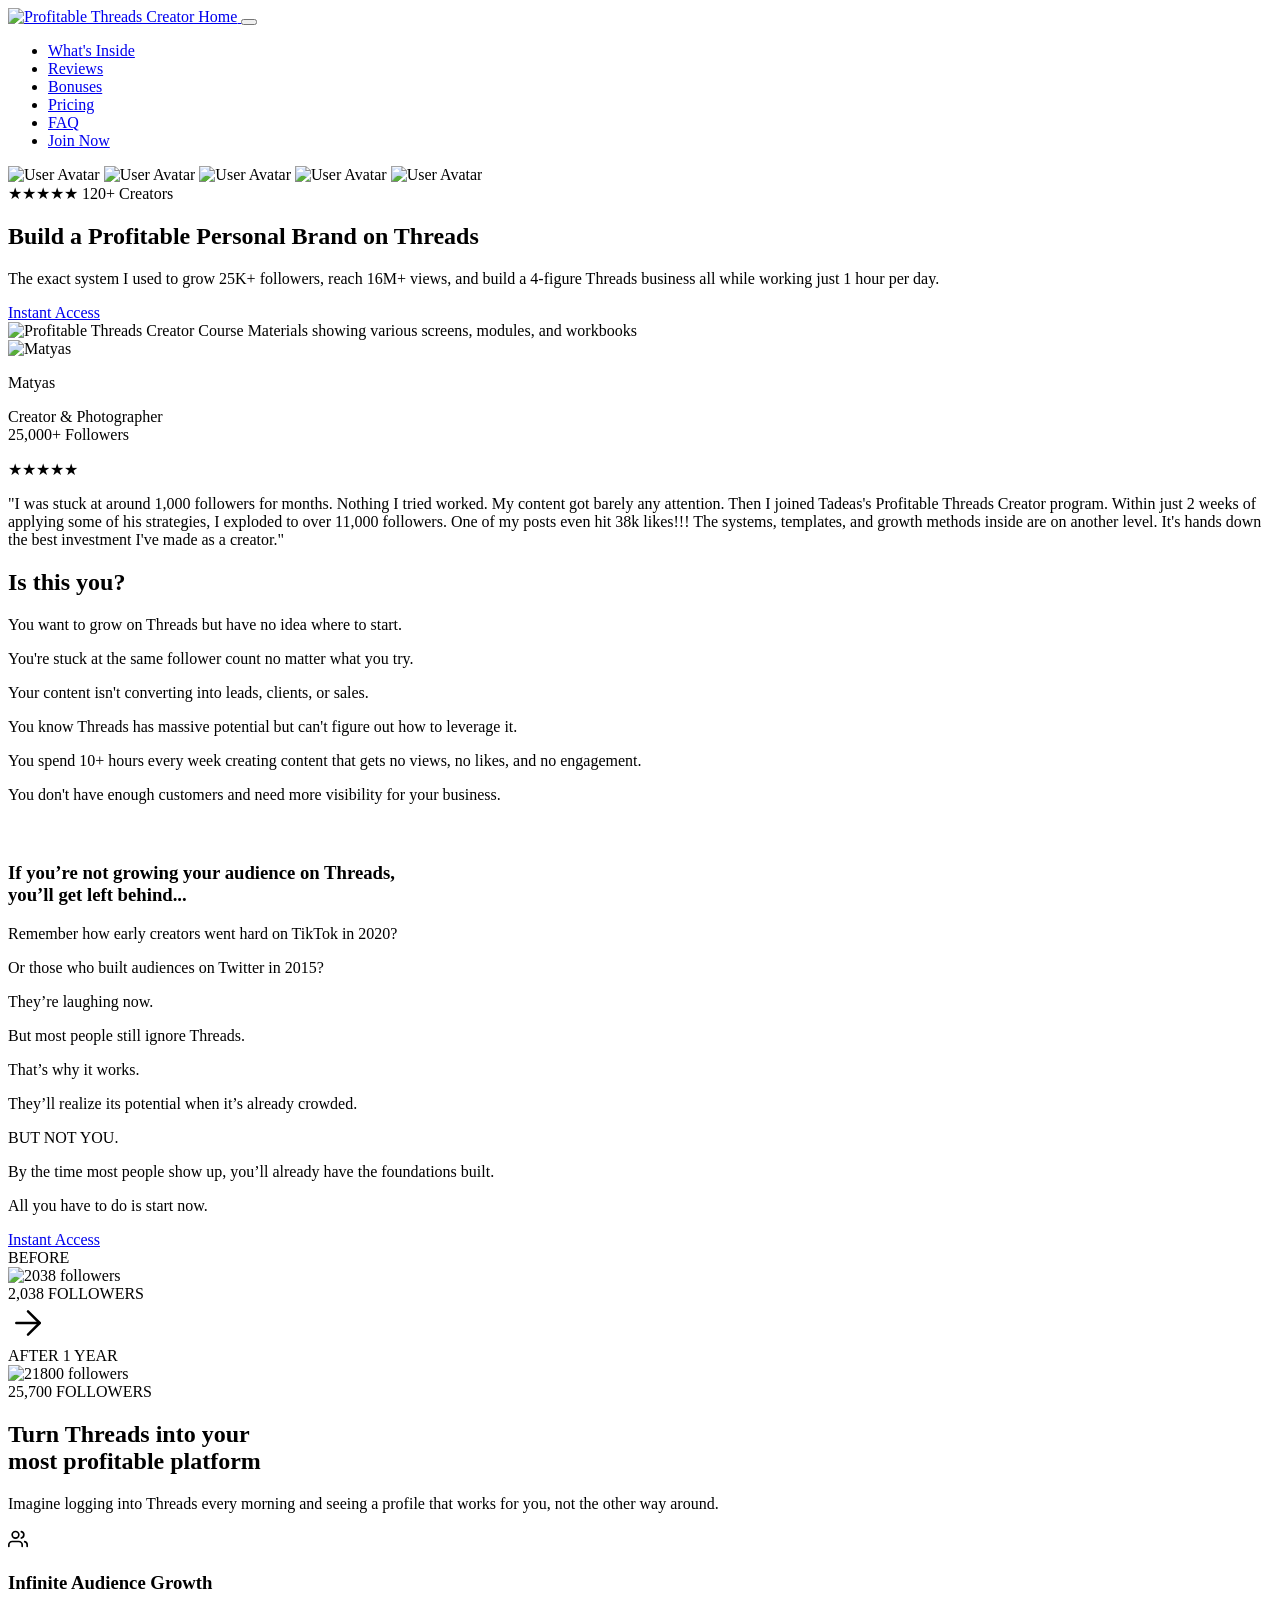
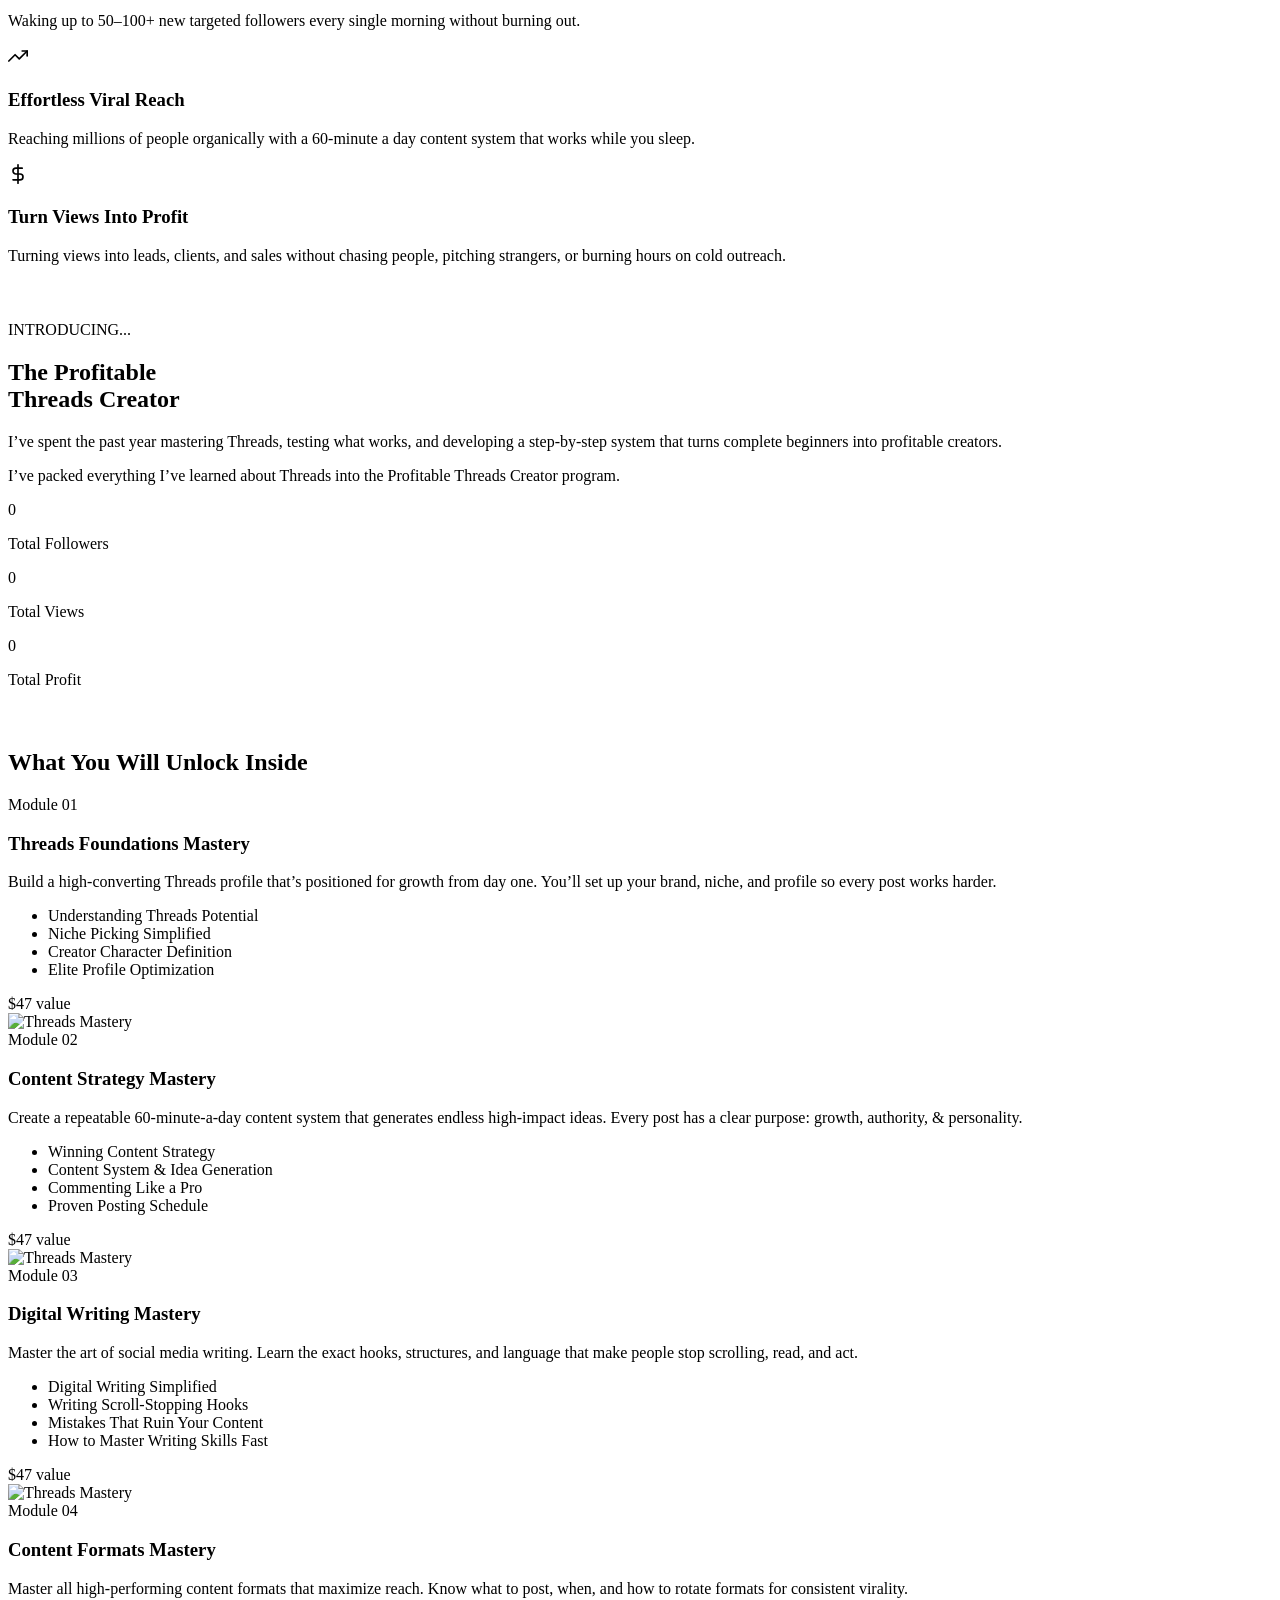
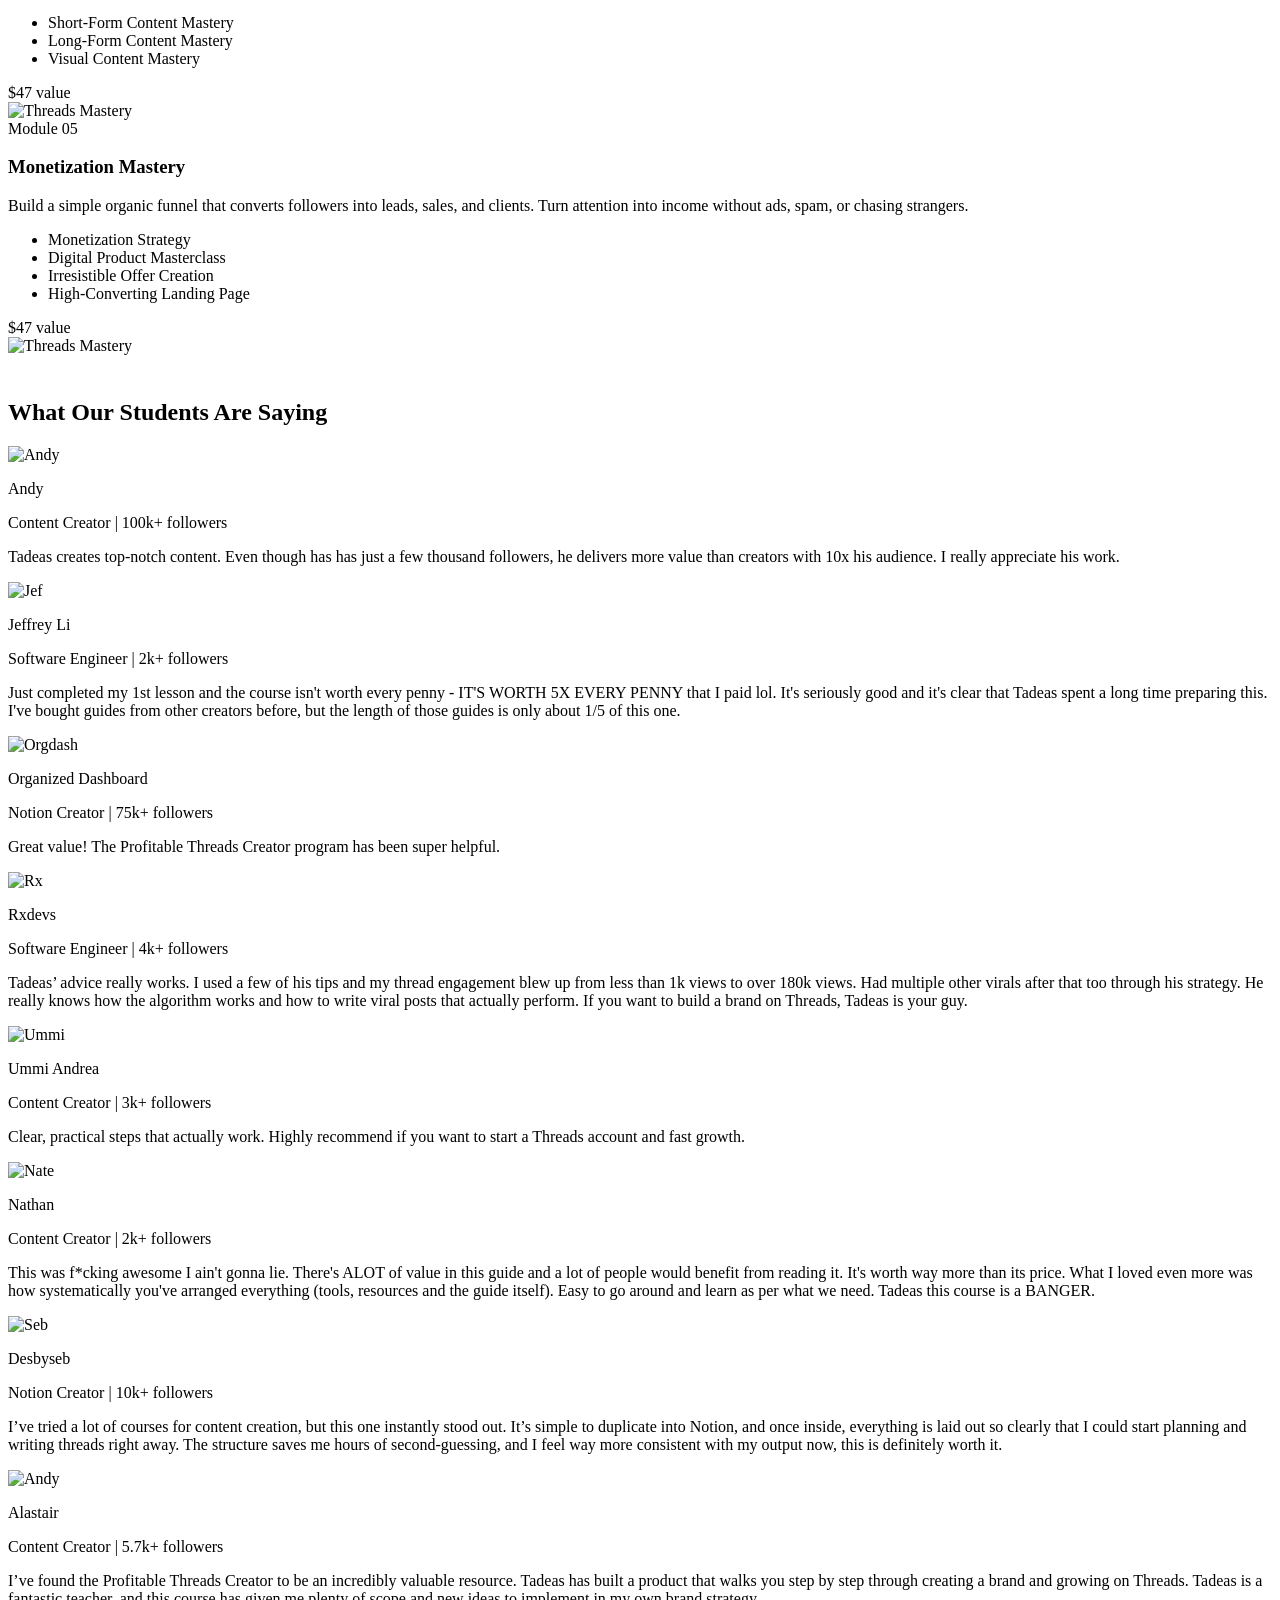
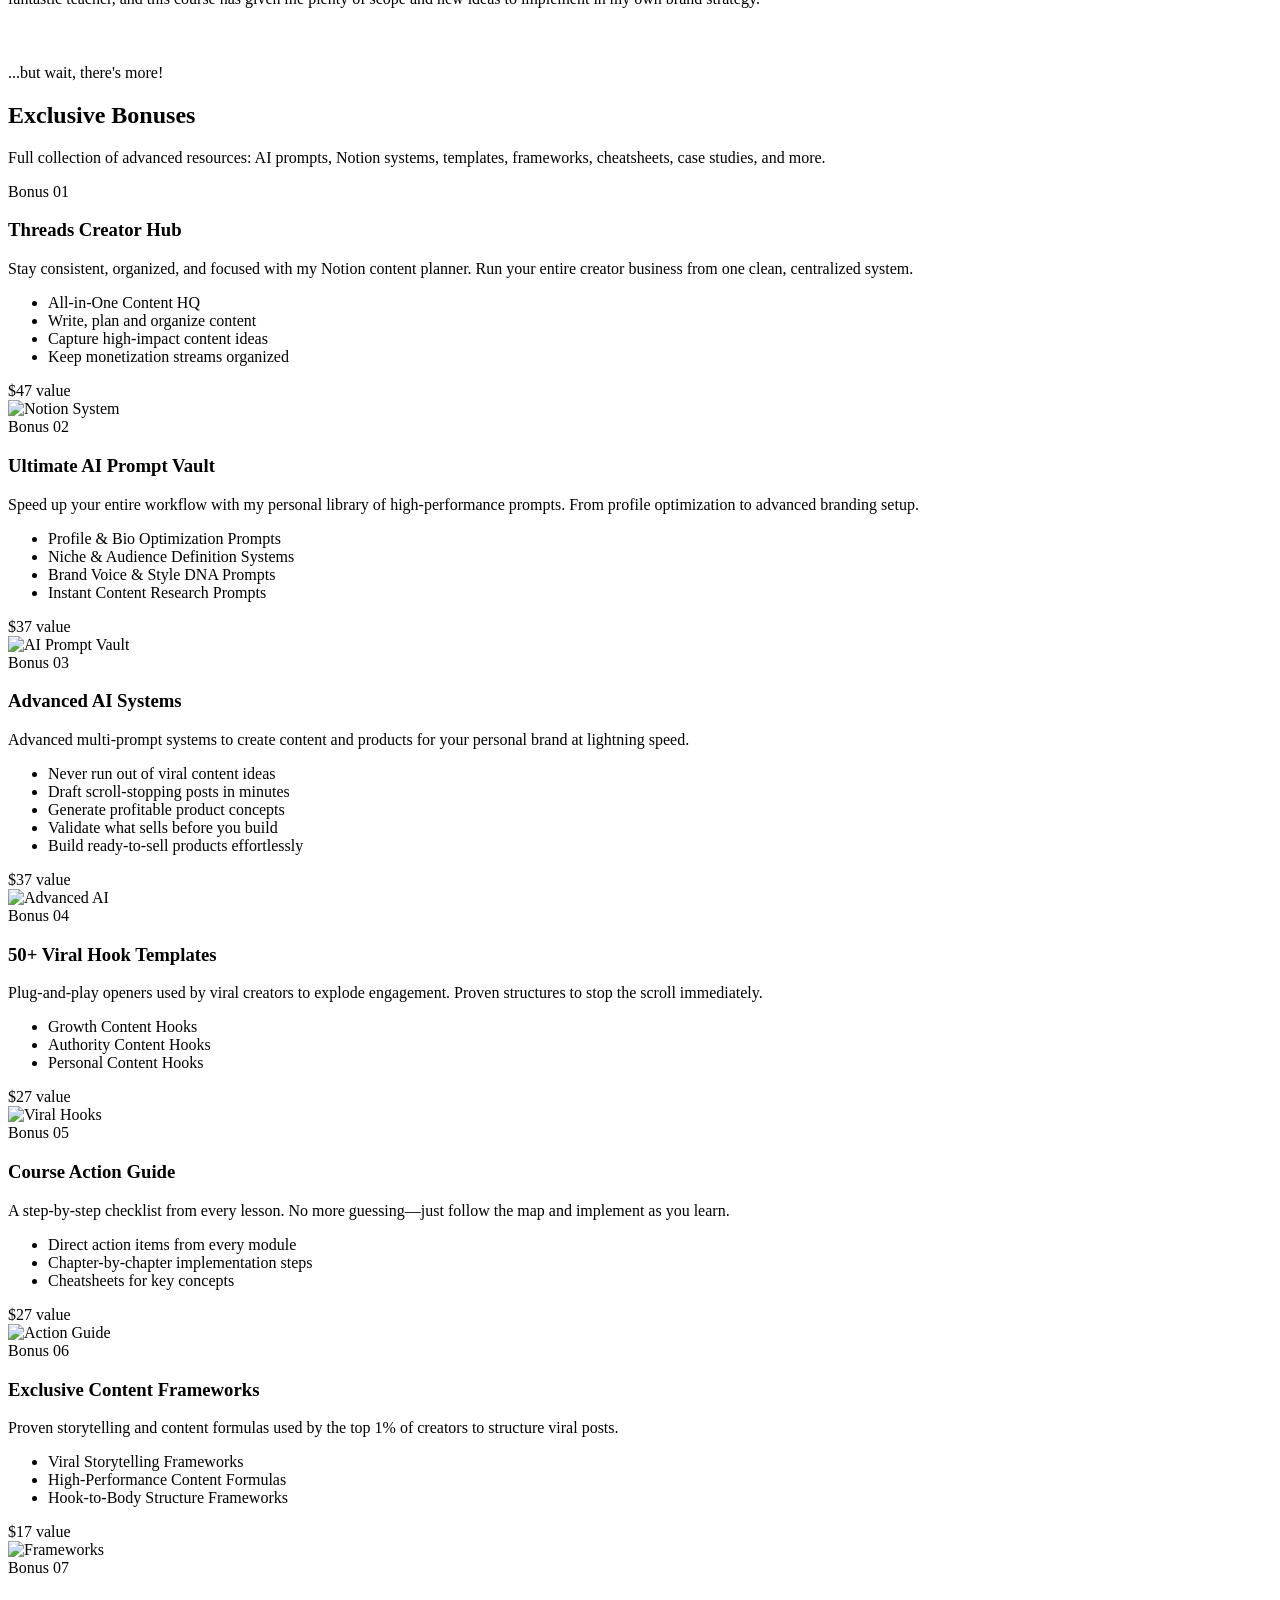
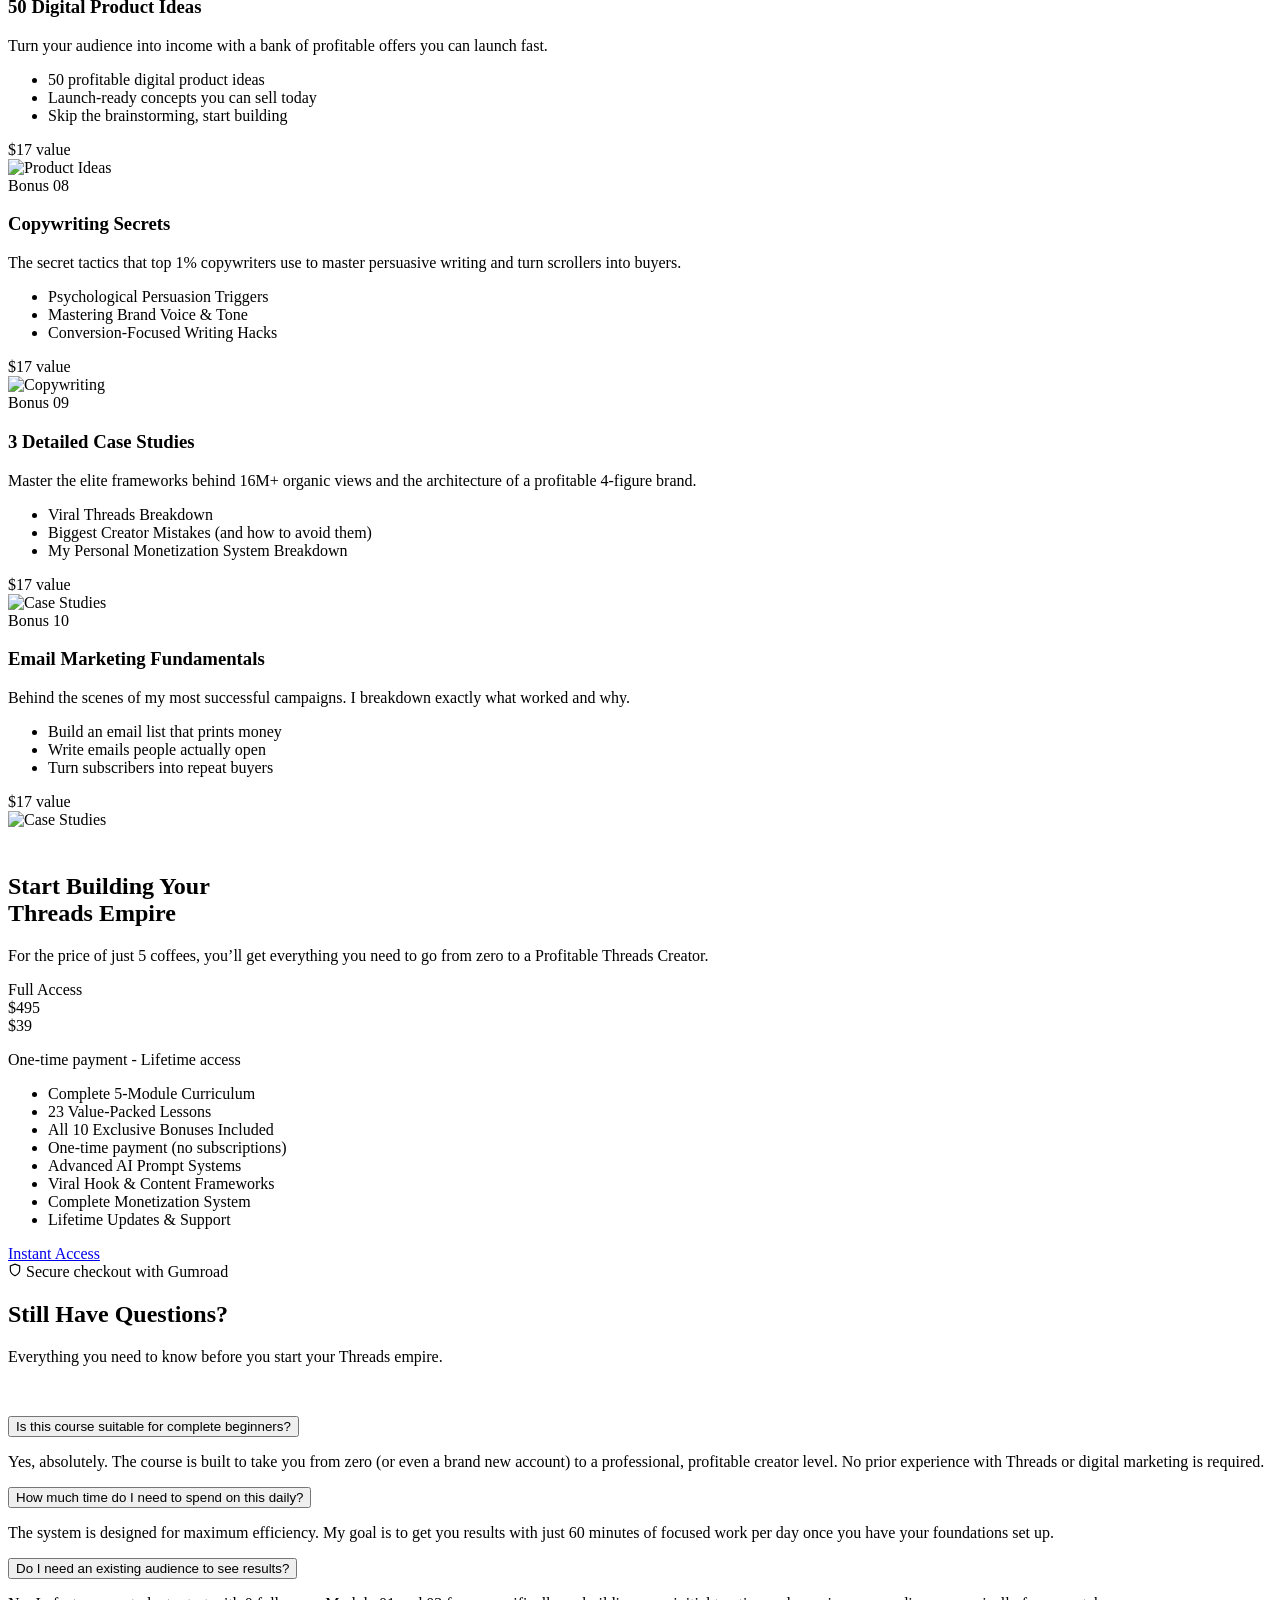
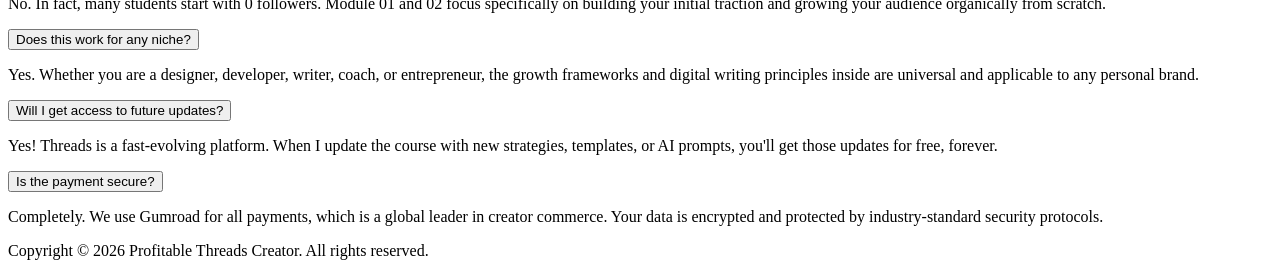
==== src/index.html @ c329fea8 "Organize folder structure" ====
<!doctype html>
<html lang="en">
  <head>
    <meta charset="UTF-8" />
    <meta name="viewport" content="width=device-width, initial-scale=1.0" />
    <meta http-equiv="X-UA-Compatible" content="ie=edge" />

    <title>Profitable Threads Creator</title>
    <link rel="icon" type="image/png" href="assets/logo.png" />

    <!-- Google Tag Manager -->
    <script>
      (function (w, d, s, l, i) {
        w[l] = w[l] || [];
        w[l].push({ "gtm.start": new Date().getTime(), event: "gtm.js" });
        var f = d.getElementsByTagName(s)[0],
          j = d.createElement(s),
          dl = l != "dataLayer" ? "&l=" + l : "";
        j.async = true;
        j.src = "https://www.googletagmanager.com/gtm.js?id=" + i + dl;
        f.parentNode.insertBefore(j, f);
      })(window, document, "script", "dataLayer", "GTM-NB9WFXJX");
    </script>
    <!-- End Google Tag Manager -->

    <meta
      name="description"
      content="A brief, keyword-rich description of your website for search engines."
    />
    <link rel="preconnect" href="https://fonts.googleapis.com" />
    <link rel="preconnect" href="https://fonts.gstatic.com" crossorigin />
    <link
      href="https://fonts.googleapis.com/css2?family=Inter:ital,opsz,wght@0,14..32,100..900;1,14..32,100..900&display=swap"
      rel="stylesheet"
    />
    <link rel="stylesheet" href="style.css" />
  </head>
  <body>
    <!-- Google Tag Manager (noscript) -->
    <noscript
      ><iframe
        src="https://www.googletagmanager.com/ns.html?id=GTM-NB9WFXJX"
        height="0"
        width="0"
        style="display: none; visibility: hidden"
      ></iframe
    ></noscript>
    <!-- End Google Tag Manager (noscript) -->
    <main>
      <nav class="navbar">
        <div class="nav-container">
          <a href="#" class="nav-logo">
            <img src="assets/logo.png" alt="Profitable Threads Creator Home" />
          </a>

          <button
            class="nav-burger"
            id="burger-menu"
            aria-label="Toggle navigation"
          >
            <span></span>
            <span></span>
            <span></span>
          </button>

          <ul class="nav-links" id="nav-links">
            <li><a href="#course">What's Inside</a></li>
            <li><a href="#reviews">Reviews</a></li>
            <li><a href="#bonuses">Bonuses</a></li>
            <li><a href="#pricing">Pricing</a></li>
            <li><a href="#faq">FAQ</a></li>
            <li>
              <a href="#pricing" class="nav-cta-btn">Join Now</a>
            </li>
          </ul>
        </div>
      </nav>
      <section class="hero">
        <div class="hero-background-effects"></div>
        <div class="hero-container">
          <div class="hero-content">
            <div class="social-proof-header">
              <div class="avatar-stack">
                <img
                  src="assets/org-dashboard.jpg"
                  alt="User Avatar"
                  title="Organized Dashboard"
                  class="avatar"
                />
                <img
                  src="assets/seb.jpg"
                  alt="User Avatar"
                  title="Seb"
                  class="avatar"
                />
                <img
                  src="assets/nate.jpg"
                  alt="User Avatar"
                  title="nate"
                  class="avatar"
                />
                <img
                  src="assets/andy.jpg"
                  alt="User Avatar"
                  title="Andy"
                  class="avatar"
                />
                <img
                  src="assets/matyas.jpg"
                  alt="User Avatar"
                  title="Matyas Mutina"
                  class="avatar"
                />
              </div>
              <div class="stars-text">
                <span class="stars">★★★★★</span>
                <span class="student-count">120+ Creators</span>
              </div>
            </div>

            <h1 class="textured-h1">
              Build a Profitable Personal Brand on Threads
            </h1>

            <p class="hero-subtitle">
              The exact system I used to grow 25K+ followers, reach 16M+ views,
              and build a 4-figure Threads business all while working just 1
              hour per day.
            </p>

            <div class="hero-cta-stack">
              <a
                href="https://creatortadeas.gumroad.com/l/psilny?price=39&wanted=true"
                class="btn btn-atomic"
                >Instant Access</a
              >
            </div>
          </div>

          <div class="hero-image-wrapper">
            <img
              src="assets/hero-bundle.webp"
              alt="Profitable Threads Creator Course Materials showing various screens, modules, and workbooks"
              class="hero-img"
            />
          </div>

          <div class="featured-proof-wrapper">
            <div class="testimonial-card testimonial-featured">
              <img
                src="assets/matyas.jpg"
                alt="Matyas"
                class="student-avatar"
              />
              <div class="student-info">
                <p class="student-name">Matyas</p>
                <p class="student-occupation">
                  Creator & Photographer <br />
                  25,000+ Followers
                </p>
              </div>
              <div class="stars neon-stars">★★★★★</div>
              <p class="review-text">
                "I was stuck at around 1,000 followers for months. Nothing I
                tried worked. My content got barely any attention. Then I joined
                Tadeas's Profitable Threads Creator program. Within just 2 weeks
                of applying some of his strategies, I exploded to over 11,000
                followers. One of my posts even hit 38k likes!!! The systems,
                templates, and growth methods inside are on another level. It's
                hands down the best investment I've made as a creator."
              </p>
            </div>
          </div>
        </div>
      </section>

      <section class="agitation-section scroll-reveal">
        <div class="container">
          <h2 class="section-title-sm">Is this you?</h2>
          <div class="pain-points-grid">
            <div class="hyper-glass pain-card">
              <div class="neon-icon-box"><span class="icon-x"></span></div>
              <p>
                You want to grow on Threads but have no idea where to start.
              </p>
            </div>
            <div class="hyper-glass pain-card">
              <div class="neon-icon-box"><span class="icon-x"></span></div>
              <p>
                You're stuck at the same follower count no matter what you try.
              </p>
            </div>
            <div class="hyper-glass pain-card">
              <div class="neon-icon-box"><span class="icon-x"></span></div>
              <p>
                Your content isn't converting into leads, clients, or sales.
              </p>
            </div>
            <div class="hyper-glass pain-card">
              <div class="neon-icon-box"><span class="icon-x"></span></div>
              <p>
                You know Threads has massive potential but can't figure out how
                to leverage it.
              </p>
            </div>
            <div class="hyper-glass pain-card">
              <div class="neon-icon-box"><span class="icon-x"></span></div>
              <p>
                You spend 10+ hours every week creating content that gets no
                views, no likes, and no engagement.
              </p>
            </div>
            <div class="hyper-glass pain-card">
              <div class="neon-icon-box"><span class="icon-x"></span></div>
              <p>
                You don't have enough customers and need more visibility for
                your business.
              </p>
            </div>
          </div>
        </div>
        <div class="section-divider-wrap">
          <div class="divider-line"></div>
          <div class="divider-arrow">
            <svg width="34" height="20" viewBox="0 0 30 18" fill="none">
              <path
                d="M2 2L15 15L28 2"
                stroke="var(--primary-neon)"
                stroke-width="4"
                stroke-linecap="round"
                stroke-linejoin="round"
              />
            </svg>
          </div>
        </div>
      </section>

      <section class="vision-section scroll-reveal">
        <div class="container-narrow text-center">
          <h3 class="vision-title">
            If you’re not growing your audience on Threads, <br />
            <span class="text-neon text-glow">you’ll get left behind...</span>
          </h3>

          <div class="vision-copy">
            <p>Remember how early creators went hard on TikTok in 2020?</p>
            <p>Or those who built audiences on Twitter in 2015?</p>
            <p class="text-white bold-italic">They’re laughing now.</p>
            <div class="divider-neon"></div>
            <p>But most people still ignore Threads.</p>
            <p class="text-white large-bold">That’s why it works.</p>
            <p>They’ll realize its potential when it’s already crowded.</p>
            <p class="text-neon large-caps">BUT NOT YOU.</p>
            <p>
              By the time most people show up, you’ll already have the
              foundations built.
            </p>
            <p>All you have to do is start now.</p>
          </div>
          <div class="vision-cta-wrapper">
            <a
              href="https://creatortadeas.gumroad.com/l/psilny?price=39&wanted=true"
              class="btn-atomic"
              >Instant Access</a
            >
          </div>
        </div>
      </section>
      <section class="transformation-section scroll-reveal">
        <div class="container">
          <div class="transformation-flex">
            <div class="glass-card before-card">
              <span class="card-label">BEFORE</span>
              <div class="img-container">
                <img
                  src="assets/before-screenshot.png"
                  alt="2038 followers"
                  class="growth-img"
                />
              </div>
              <div class="growth-stats">
                <span class="stat-num">2,038 FOLLOWERS</span>
              </div>
            </div>

            <div class="growth-arrow">
              <svg
                width="40"
                height="40"
                viewBox="0 0 24 24"
                fill="none"
                stroke="currentColor"
                stroke-width="1.5"
                stroke-linecap="round"
                stroke-linejoin="round"
              >
                <path d="M5 12h14" />
                <path d="m12 5 7 7-7 7" />
              </svg>
            </div>

            <div class="glass-card after-card">
              <span class="card-label label-neon">AFTER 1 YEAR</span>
              <div class="img-container">
                <img
                  src="assets/after-screenshot.png"
                  alt="21800 followers"
                  class="growth-img"
                />
              </div>
              <div class="growth-stats">
                <span class="stat-num text-glow">25,700 FOLLOWERS</span>
              </div>
            </div>
          </div>
        </div>
      </section>
      <section class="outcome-section scroll-reveal">
        <div class="container">
          <div class="text-center">
            <h2 class="section-title-sm">
              Turn Threads into your
              <br />
              <span class="text-neon text-glow">most profitable platform</span>
            </h2>
            <p class="hero-subtitle">
              Imagine logging into Threads every morning and seeing a profile
              that works for you, not the other way around.
            </p>
          </div>

          <div class="outcome-grid">
            <div class="outcome-card glass-card">
              <div class="outcome-icon-box">
                <svg
                  width="20"
                  height="20"
                  viewBox="0 0 24 24"
                  fill="none"
                  stroke="currentColor"
                  stroke-width="2"
                  stroke-linecap="round"
                  stroke-linejoin="round"
                >
                  <path d="M17 21v-2a4 4 0 0 0-4-4H5a4 4 0 0 0-4 4v2"></path>
                  <circle cx="9" cy="7" r="4"></circle>
                  <path d="M23 21v-2a4 4 0 0 0-3-3.87"></path>
                  <path d="M16 3.13a4 4 0 0 1 0 7.75"></path>
                </svg>
              </div>
              <div class="outcome-content">
                <h3>Infinite Audience Growth</h3>
                <p>
                  Waking up to
                  <span class="text-white">50–100+ new targeted followers</span>
                  every single morning without burning out.
                </p>
              </div>
            </div>

            <div class="outcome-card glass-card">
              <div class="outcome-icon-box">
                <svg
                  width="20"
                  height="20"
                  viewBox="0 0 24 24"
                  fill="none"
                  stroke="currentColor"
                  stroke-width="2"
                  stroke-linecap="round"
                  stroke-linejoin="round"
                >
                  <polyline points="23 6 13.5 15.5 8.5 10.5 1 18"></polyline>
                  <polyline points="17 6 23 6 23 12"></polyline>
                </svg>
              </div>
              <div class="outcome-content">
                <h3>Effortless Viral Reach</h3>
                <p>
                  Reaching
                  <span class="text-white">millions of people organically</span>
                  with a 60-minute a day content system that works while you
                  sleep.
                </p>
              </div>
            </div>

            <div class="outcome-card glass-card">
              <div class="outcome-icon-box">
                <svg
                  width="20"
                  height="20"
                  viewBox="0 0 24 24"
                  fill="none"
                  stroke="currentColor"
                  stroke-width="2"
                  stroke-linecap="round"
                  stroke-linejoin="round"
                >
                  <line x1="12" y1="1" x2="12" y2="23"></line>
                  <path
                    d="M17 5H9.5a3.5 3.5 0 0 0 0 7h5a3.5 3.5 0 0 1 0 7H6"
                  ></path>
                </svg>
              </div>
              <div class="outcome-content">
                <h3>Turn Views Into Profit</h3>
                <p>
                  Turning views into
                  <span class="text-white">leads, clients, and sales</span>
                  without chasing people, pitching strangers, or burning hours
                  on cold outreach.
                </p>
              </div>
            </div>
          </div>
        </div>
        <div class="section-divider-wrap">
          <div class="divider-line"></div>
          <div class="divider-arrow">
            <svg width="34" height="20" viewBox="0 0 30 18" fill="none">
              <path
                d="M2 2L15 15L28 2"
                stroke="var(--primary-neon)"
                stroke-width="4"
                stroke-linecap="round"
                stroke-linejoin="round"
              />
            </svg>
          </div>
        </div>
      </section>

      <section id="course" class="reveal-section scroll-reveal">
        <div class="container-narrow text-center">
          <p class="intro-label">INTRODUCING...</p>
          <h2 class="offer-title">The Profitable <br />Threads Creator</h2>
          <div class="reveal-copy">
            <p class="hero-subtitle">
              I’ve spent the past year mastering Threads, testing what works,
              and developing a step-by-step system that turns complete beginners
              into profitable creators.
            </p>
            <p class="hero-subtitle">
              I’ve packed everything I’ve learned about Threads into the
              Profitable Threads Creator program.
            </p>
          </div>
        </div>

        <div class="container">
          <div class="stats-minimal-container">
            <div class="stat-item">
              <div class="stat-number" data-target="26097">0</div>
              <p class="stat-label">Total Followers</p>
            </div>
            <div class="stat-divider"></div>
            <div class="stat-item">
              <div class="stat-number" data-target="16559861">0</div>
              <p class="stat-label">Total Views</p>
            </div>
            <div class="stat-divider"></div>
            <div class="stat-item">
              <div class="stat-number" data-target="4106">0</div>
              <p class="stat-label">Total Profit</p>
            </div>
          </div>

          <div class="section-divider-wrap">
            <div class="divider-line"></div>
            <div class="divider-arrow">
              <svg width="34" height="20" viewBox="0 0 30 18" fill="none">
                <path
                  d="M2 2L15 15L28 2"
                  stroke="var(--primary-neon)"
                  stroke-width="4"
                  stroke-linecap="round"
                  stroke-linejoin="round"
                />
              </svg>
            </div>
          </div>

          <h2 class="section-title-sm text-center modules-header">
            What You Will Unlock Inside
          </h2>

          <div class="modules-stack">
            <div class="luxury-module glass-card">
              <div class="module-content-side">
                <div class="module-number-badge">Module 01</div>
                <h3 class="module-title-luxury">Threads Foundations Mastery</h3>
                <p class="module-desc-luxury">
                  Build a high-converting Threads profile that’s positioned for
                  growth from day one. You’ll set up your brand, niche, and
                  profile so every post works harder.
                </p>
                <ul class="luxury-list">
                  <li>Understanding Threads Potential</li>
                  <li>Niche Picking Simplified</li>
                  <li>Creator Character Definition</li>
                  <li>Elite Profile Optimization</li>
                </ul>
                <span class="card-value-tag">$47 value</span>
              </div>
              <div class="luxury-icon-container">
                <div class="luxury-icon-glow"></div>
                <img
                  src="assets/module-1.webp"
                  alt="Threads Mastery"
                  class="module-img-asset-luxury"
                  loading="lazy"
                  width="500"
                  height="500"
                />
              </div>
            </div>

            <div class="luxury-module glass-card">
              <div class="module-content-side">
                <div class="module-number-badge">Module 02</div>
                <h3 class="module-title-luxury">Content Strategy Mastery</h3>
                <p class="module-desc-luxury">
                  Create a repeatable 60-minute-a-day content system that
                  generates endless high-impact ideas. Every post has a clear
                  purpose: growth, authority, & personality.
                </p>
                <ul class="luxury-list">
                  <li>Winning Content Strategy</li>
                  <li>Content System & Idea Generation</li>
                  <li>Commenting Like a Pro</li>
                  <li>Proven Posting Schedule</li>
                </ul>
                <span class="card-value-tag">$47 value</span>
              </div>
              <div class="luxury-icon-container">
                <div class="luxury-icon-glow"></div>
                <img
                  src="assets/module-2.webp"
                  alt="Threads Mastery"
                  class="module-img-asset-luxury"
                  loading="lazy"
                  width="500"
                  height="500"
                />
              </div>
            </div>

            <div class="luxury-module glass-card">
              <div class="module-content-side">
                <div class="module-number-badge">Module 03</div>
                <h3 class="module-title-luxury">Digital Writing Mastery</h3>
                <p class="module-desc-luxury">
                  Master the art of social media writing. Learn the exact hooks,
                  structures, and language that make people stop scrolling,
                  read, and act.
                </p>
                <ul class="luxury-list">
                  <li>Digital Writing Simplified</li>
                  <li>Writing Scroll-Stopping Hooks</li>
                  <li>Mistakes That Ruin Your Content</li>
                  <li>How to Master Writing Skills Fast</li>
                </ul>
                <span class="card-value-tag">$47 value</span>
              </div>
              <div class="luxury-icon-container">
                <div class="luxury-icon-glow"></div>
                <img
                  src="assets/module-3.webp"
                  alt="Threads Mastery"
                  class="module-img-asset-luxury"
                  loading="lazy"
                  width="500"
                  height="500"
                />
              </div>
            </div>

            <div class="luxury-module glass-card">
              <div class="module-content-side">
                <div class="module-number-badge">Module 04</div>
                <h3 class="module-title-luxury">Content Formats Mastery</h3>
                <p class="module-desc-luxury">
                  Master all high-performing content formats that maximize
                  reach. Know what to post, when, and how to rotate formats for
                  consistent virality.
                </p>
                <ul class="luxury-list">
                  <li>Short-Form Content Mastery</li>
                  <li>Long-Form Content Mastery</li>
                  <li>Visual Content Mastery</li>
                </ul>
                <span class="card-value-tag">$47 value</span>
              </div>
              <div class="luxury-icon-container">
                <div class="luxury-icon-glow"></div>
                <img
                  src="assets/module-4.webp"
                  alt="Threads Mastery"
                  class="module-img-asset-luxury"
                  loading="lazy"
                  width="500"
                  height="500"
                />
              </div>
            </div>

            <div class="luxury-module glass-card">
              <div class="module-content-side">
                <div class="module-number-badge">Module 05</div>
                <h3 class="module-title-luxury">Monetization Mastery</h3>
                <p class="module-desc-luxury">
                  Build a simple organic funnel that converts followers into
                  leads, sales, and clients. Turn attention into income without
                  ads, spam, or chasing strangers.
                </p>
                <ul class="luxury-list">
                  <li>Monetization Strategy</li>
                  <li>Digital Product Masterclass</li>
                  <li>Irresistible Offer Creation</li>
                  <li>High-Converting Landing Page</li>
                </ul>
                <span class="card-value-tag">$47 value</span>
              </div>
              <div class="luxury-icon-container">
                <div class="luxury-icon-glow"></div>
                <img
                  src="assets/module-5.webp"
                  alt="Threads Mastery"
                  class="module-img-asset-luxury"
                  loading="lazy"
                  width="500"
                  height="500"
                />
              </div>
            </div>
            <div class="section-divider-wrap">
              <div class="divider-line"></div>
              <div class="divider-arrow">
                <svg width="34" height="20" viewBox="0 0 30 18" fill="none">
                  <path
                    d="M2 2L15 15L28 2"
                    stroke="var(--primary-neon)"
                    stroke-width="4"
                    stroke-linecap="round"
                    stroke-linejoin="round"
                  />
                </svg>
              </div>
            </div>
          </div>
        </div>
      </section>

      <section id="reviews" class="reviews-section scroll-reveal">
        <div class="container">
          <div class="section-header-v2 text-center">
            <h2 class="section-title-sm">What Our Students Are Saying</h2>
          </div>
        </div>
        <div class="ticker-viewport">
          <div class="ticker-track" id="testimonial-track">
            <div class="testimonial-card testimonial-standard">
              <div class="testimonial-header">
                <img src="assets/andy.jpg" alt="Andy" class="student-avatar" />
                <div class="student-info">
                  <p class="student-name">Andy</p>
                  <p class="student-occupation">
                    Content Creator | 100k+ followers
                  </p>
                </div>
              </div>
              <p class="review-text">
                Tadeas creates top-notch content. Even though has has just a few
                thousand followers, he delivers more value than creators with
                10x his audience. I really appreciate his work.
              </p>
            </div>

            <div class="testimonial-card testimonial-standard">
              <div class="testimonial-header">
                <img
                  src="assets/jeffrey.jpg"
                  alt="Jef"
                  class="student-avatar"
                />
                <div class="student-info">
                  <p class="student-name">Jeffrey Li</p>
                  <p class="student-occupation">
                    Software Engineer | 2k+ followers
                  </p>
                </div>
              </div>
              <p class="review-text">
                Just completed my 1st lesson and the course isn't worth every
                penny - IT'S WORTH 5X EVERY PENNY that I paid lol. It's
                seriously good and it's clear that Tadeas spent a long time
                preparing this. I've bought guides from other creators before,
                but the length of those guides is only about 1/5 of this one.
              </p>
            </div>

            <div class="testimonial-card testimonial-standard">
              <div class="testimonial-header">
                <img
                  src="assets/org-dashboard.jpg"
                  alt="Orgdash"
                  class="student-avatar"
                />
                <div class="student-info">
                  <p class="student-name">Organized Dashboard</p>
                  <p class="student-occupation">
                    Notion Creator | 75k+ followers
                  </p>
                </div>
              </div>
              <p class="review-text">
                Great value! The Profitable Threads Creator program has been
                super helpful.
              </p>
            </div>

            <div class="testimonial-card testimonial-standard">
              <div class="testimonial-header">
                <img src="assets/rxdevs.JPG" alt="Rx" class="student-avatar" />
                <div class="student-info">
                  <p class="student-name">Rxdevs</p>
                  <p class="student-occupation">
                    Software Engineer | 4k+ followers
                  </p>
                </div>
              </div>
              <p class="review-text">
                Tadeas’ advice really works. I used a few of his tips and my
                thread engagement blew up from less than 1k views to over 180k
                views. Had multiple other virals after that too through his
                strategy. He really knows how the algorithm works and how to
                write viral posts that actually perform. If you want to build a
                brand on Threads, Tadeas is your guy.
              </p>
            </div>

            <div class="testimonial-card testimonial-standard">
              <div class="testimonial-header">
                <img
                  src="assets/ammi-andrea.jpg"
                  alt="Ummi"
                  class="student-avatar"
                />
                <div class="student-info">
                  <p class="student-name">Ummi Andrea</p>
                  <p class="student-occupation">
                    Content Creator | 3k+ followers
                  </p>
                </div>
              </div>
              <p class="review-text">
                Clear, practical steps that actually work. Highly recommend if
                you want to start a Threads account and fast growth.
              </p>
            </div>

            <div class="testimonial-card testimonial-standard">
              <div class="testimonial-header">
                <img src="assets/nate.jpg" alt="Nate" class="student-avatar" />
                <div class="student-info">
                  <p class="student-name">Nathan</p>
                  <p class="student-occupation">
                    Content Creator | 2k+ followers
                  </p>
                </div>
              </div>
              <p class="review-text">
                This was f*cking awesome I ain't gonna lie. There's ALOT of
                value in this guide and a lot of people would benefit from
                reading it. It's worth way more than its price. What I loved
                even more was how systematically you've arranged everything
                (tools, resources and the guide itself). Easy to go around and
                learn as per what we need. Tadeas this course is a BANGER.
              </p>
            </div>

            <div class="testimonial-card testimonial-standard">
              <div class="testimonial-header">
                <img src="assets/seb.jpg" alt="Seb" class="student-avatar" />
                <div class="student-info">
                  <p class="student-name">Desbyseb</p>
                  <p class="student-occupation">
                    Notion Creator | 10k+ followers
                  </p>
                </div>
              </div>
              <p class="review-text">
                I’ve tried a lot of courses for content creation, but this one
                instantly stood out. It’s simple to duplicate into Notion, and
                once inside, everything is laid out so clearly that I could
                start planning and writing threads right away. The structure
                saves me hours of second-guessing, and I feel way more
                consistent with my output now, this is definitely worth it.
              </p>
            </div>

            <div class="testimonial-card testimonial-standard">
              <div class="testimonial-header">
                <img
                  src="assets/alastair.jpg"
                  alt="Andy"
                  class="student-avatar"
                />
                <div class="student-info">
                  <p class="student-name">Alastair</p>
                  <p class="student-occupation">
                    Content Creator | 5.7k+ followers
                  </p>
                </div>
              </div>
              <p class="review-text">
                I’ve found the Profitable Threads Creator to be an incredibly
                valuable resource. Tadeas has built a product that walks you
                step by step through creating a brand and growing on Threads.
                Tadeas is a fantastic teacher, and this course has given me
                plenty of scope and new ideas to implement in my own brand
                strategy.
              </p>
            </div>
          </div>
        </div>
        <div class="section-divider-wrap">
          <div class="divider-line"></div>
          <div class="divider-arrow">
            <svg width="34" height="20" viewBox="0 0 30 18" fill="none">
              <path
                d="M2 2L15 15L28 2"
                stroke="var(--primary-neon)"
                stroke-width="4"
                stroke-linecap="round"
                stroke-linejoin="round"
              />
            </svg>
          </div>
        </div>
      </section>
      <section id="bonuses" class="bonuses-section scroll-reveal">
        <div class="container-narrow text-center">
          <p class="intro-label">...but wait, there's more!</p>
          <h2 class="offer-title">Exclusive Bonuses</h2>
          <div class="reveal-copy">
            <p class="hero-subtitle">
              Full collection of advanced resources: AI prompts, Notion systems,
              templates, frameworks, cheatsheets, case studies, and more.
            </p>
          </div>
        </div>

        <div class="container">
          <div class="modules-stack">
            <div class="luxury-module glass-card">
              <div class="module-content-side">
                <div class="module-number-badge">Bonus 01</div>
                <h3 class="module-title-luxury">Threads Creator Hub</h3>
                <p class="module-desc-luxury">
                  Stay consistent, organized, and focused with my Notion content
                  planner. Run your entire creator business from one clean,
                  centralized system.
                </p>
                <ul class="luxury-list">
                  <li>All-in-One Content HQ</li>
                  <li>Write, plan and organize content</li>
                  <li>Capture high-impact content ideas</li>
                  <li>Keep monetization streams organized</li>
                </ul>
                <span class="card-value-tag">$47 value</span>
              </div>
              <div class="luxury-icon-container">
                <div class="luxury-icon-glow"></div>
                <img
                  src="assets/bonus-1.webp"
                  alt="Notion System"
                  class="module-img-asset-luxury"
                  loading="lazy"
                  width="500"
                  height="500"
                />
              </div>
            </div>

            <div class="luxury-module glass-card">
              <div class="module-content-side">
                <div class="module-number-badge">Bonus 02</div>
                <h3 class="module-title-luxury">Ultimate AI Prompt Vault</h3>
                <p class="module-desc-luxury">
                  Speed up your entire workflow with my personal library of
                  high-performance prompts. From profile optimization to
                  advanced branding setup.
                </p>
                <ul class="luxury-list">
                  <li>Profile & Bio Optimization Prompts</li>
                  <li>Niche & Audience Definition Systems</li>
                  <li>Brand Voice & Style DNA Prompts</li>
                  <li>Instant Content Research Prompts</li>
                </ul>
                <span class="card-value-tag">$37 value</span>
              </div>
              <div class="luxury-icon-container">
                <div class="luxury-icon-glow"></div>
                <img
                  src="assets/bonus-2.webp"
                  alt="AI Prompt Vault"
                  class="module-img-asset-luxury"
                  width="500"
                  height="500"
                />
              </div>
            </div>

            <div class="luxury-module glass-card">
              <div class="module-content-side">
                <div class="module-number-badge">Bonus 03</div>
                <h3 class="module-title-luxury">Advanced AI Systems</h3>
                <p class="module-desc-luxury">
                  Advanced multi-prompt systems to create content and products
                  for your personal brand at lightning speed.
                </p>
                <ul class="luxury-list">
                  <li>Never run out of viral content ideas</li>
                  <li>Draft scroll-stopping posts in minutes</li>
                  <li>Generate profitable product concepts</li>
                  <li>Validate what sells before you build</li>
                  <li>Build ready-to-sell products effortlessly</li>
                </ul>
                <span class="card-value-tag">$37 value</span>
              </div>
              <div class="luxury-icon-container">
                <div class="luxury-icon-glow"></div>
                <img
                  src="assets/bonus-3.webp"
                  alt="Advanced AI"
                  class="module-img-asset-luxury"
                  width="500"
                  height="500"
                />
              </div>
            </div>

            <div class="luxury-module glass-card">
              <div class="module-content-side">
                <div class="module-number-badge">Bonus 04</div>
                <h3 class="module-title-luxury">50+ Viral Hook Templates</h3>
                <p class="module-desc-luxury">
                  Plug-and-play openers used by viral creators to explode
                  engagement. Proven structures to stop the scroll immediately.
                </p>
                <ul class="luxury-list">
                  <li>Growth Content Hooks</li>
                  <li>Authority Content Hooks</li>
                  <li>Personal Content Hooks</li>
                </ul>
                <span class="card-value-tag">$27 value</span>
              </div>
              <div class="luxury-icon-container">
                <div class="luxury-icon-glow"></div>
                <img
                  src="assets/bonus-4.webp"
                  alt="Viral Hooks"
                  class="module-img-asset-luxury"
                  width="500"
                  height="500"
                />
              </div>
            </div>

            <div class="luxury-module glass-card">
              <div class="module-content-side">
                <div class="module-number-badge">Bonus 05</div>
                <h3 class="module-title-luxury">Course Action Guide</h3>
                <p class="module-desc-luxury">
                  A step-by-step checklist from every lesson. No more
                  guessing—just follow the map and implement as you learn.
                </p>
                <ul class="luxury-list">
                  <li>Direct action items from every module</li>
                  <li>Chapter-by-chapter implementation steps</li>
                  <li>Cheatsheets for key concepts</li>
                </ul>
                <span class="card-value-tag">$27 value</span>
              </div>
              <div class="luxury-icon-container">
                <div class="luxury-icon-glow"></div>
                <img
                  src="assets/bonus-5.webp"
                  alt="Action Guide"
                  class="module-img-asset-luxury"
                  width="500"
                  height="500"
                />
              </div>
            </div>

            <div class="luxury-module glass-card">
              <div class="module-content-side">
                <div class="module-number-badge">Bonus 06</div>
                <h3 class="module-title-luxury">
                  Exclusive Content Frameworks
                </h3>
                <p class="module-desc-luxury">
                  Proven storytelling and content formulas used by the top 1% of
                  creators to structure viral posts.
                </p>
                <ul class="luxury-list">
                  <li>Viral Storytelling Frameworks</li>
                  <li>High-Performance Content Formulas</li>
                  <li>Hook-to-Body Structure Frameworks</li>
                </ul>
                <span class="card-value-tag">$17 value</span>
              </div>
              <div class="luxury-icon-container">
                <div class="luxury-icon-glow"></div>
                <img
                  src="assets/bonus-6.webp"
                  alt="Frameworks"
                  class="module-img-asset-luxury"
                  width="500"
                  height="500"
                />
              </div>
            </div>

            <div class="luxury-module glass-card">
              <div class="module-content-side">
                <div class="module-number-badge">Bonus 07</div>
                <h3 class="module-title-luxury">50 Digital Product Ideas</h3>
                <p class="module-desc-luxury">
                  Turn your audience into income with a bank of profitable
                  offers you can launch fast.
                </p>
                <ul class="luxury-list">
                  <li>50 profitable digital product ideas</li>
                  <li>Launch-ready concepts you can sell today</li>
                  <li>Skip the brainstorming, start building</li>
                </ul>
                <span class="card-value-tag">$17 value</span>
              </div>
              <div class="luxury-icon-container">
                <div class="luxury-icon-glow"></div>
                <img
                  src="assets/bonus-7.webp"
                  alt="Product Ideas"
                  class="module-img-asset-luxury"
                  width="500"
                  height="500"
                />
              </div>
            </div>

            <div class="luxury-module glass-card">
              <div class="module-content-side">
                <div class="module-number-badge">Bonus 08</div>
                <h3 class="module-title-luxury">Copywriting Secrets</h3>
                <p class="module-desc-luxury">
                  The secret tactics that top 1% copywriters use to master
                  persuasive writing and turn scrollers into buyers.
                </p>
                <ul class="luxury-list">
                  <li>Psychological Persuasion Triggers</li>
                  <li>Mastering Brand Voice & Tone</li>
                  <li>Conversion-Focused Writing Hacks</li>
                </ul>
                <span class="card-value-tag">$17 value</span>
              </div>
              <div class="luxury-icon-container">
                <div class="luxury-icon-glow"></div>
                <img
                  src="assets/bonus-8.webp"
                  alt="Copywriting"
                  class="module-img-asset-luxury"
                  width="500"
                  height="500"
                />
              </div>
            </div>

            <div class="luxury-module glass-card">
              <div class="module-content-side">
                <div class="module-number-badge">Bonus 09</div>
                <h3 class="module-title-luxury">3 Detailed Case Studies</h3>
                <p class="module-desc-luxury">
                  Master the elite frameworks behind 16M+ organic views and the
                  architecture of a profitable 4-figure brand.
                </p>
                <ul class="luxury-list">
                  <li>Viral Threads Breakdown</li>
                  <li>Biggest Creator Mistakes (and how to avoid them)</li>
                  <li>My Personal Monetization System Breakdown</li>
                </ul>
                <span class="card-value-tag">$17 value</span>
              </div>
              <div class="luxury-icon-container">
                <div class="luxury-icon-glow"></div>
                <img
                  src="assets/bonus-9.webp"
                  alt="Case Studies"
                  class="module-img-asset-luxury"
                  width="500"
                  height="500"
                />
              </div>
            </div>
            <div class="luxury-module glass-card">
              <div class="module-content-side">
                <div class="module-number-badge">Bonus 10</div>
                <h3 class="module-title-luxury">
                  Email Marketing Fundamentals
                </h3>
                <p class="module-desc-luxury">
                  Behind the scenes of my most successful campaigns. I breakdown
                  exactly what worked and why.
                </p>
                <ul class="luxury-list">
                  <li>Build an email list that prints money</li>
                  <li>Write emails people actually open</li>
                  <li>Turn subscribers into repeat buyers</li>
                </ul>
                <span class="card-value-tag">$17 value</span>
              </div>
              <div class="luxury-icon-container">
                <div class="luxury-icon-glow"></div>
                <img
                  src="assets/bonus-10.webp"
                  alt="Case Studies"
                  class="module-img-asset-luxury"
                  width="500"
                  height="500"
                />
              </div>
            </div>
          </div>
        </div>
        <div class="section-divider-wrap">
          <div class="divider-line"></div>
          <div class="divider-arrow">
            <svg width="34" height="20" viewBox="0 0 30 18" fill="none">
              <path
                d="M2 2L15 15L28 2"
                stroke="var(--primary-neon)"
                stroke-width="4"
                stroke-linecap="round"
                stroke-linejoin="round"
              />
            </svg>
          </div>
        </div>
      </section>
      <section class="final-call-section scroll-reveal">
        <div class="container text-center">
          <h2 class="offer-title">
            Start Building Your <br />
            <span class="text-neon">Threads Empire</span>
          </h2>
          <p class="hero-subtitle">
            For the price of just 5 coffees, you’ll get everything you need to
            go from zero to a Profitable Threads Creator.<br />
          </p>
        </div>
      </section>

      <section id="pricing" class="pricing-section scroll-reveal">
        <div class="container">
          <div class="pricing-card-luxury">
            <div class="pricing-header">
              <span class="pricing-badge">Full Access</span>
              <div class="price-display">
                <div class="value-strikethrough-container">
                  <span class="original-value-strike">$495</span>
                </div>

                <div class="main-price"><span class="currency">$</span>39</div>
              </div>
              <p class="price-subtitle">One-time payment - Lifetime access</p>
            </div>

            <ul class="luxury-list pricing-features">
              <li>Complete 5-Module Curriculum</li>
              <li>23 Value-Packed Lessons</li>
              <li>All 10 Exclusive Bonuses Included</li>
              <li>One-time payment (no subscriptions)</li>
              <li>Advanced AI Prompt Systems</li>
              <li>Viral Hook & Content Frameworks</li>
              <li>Complete Monetization System</li>
              <li>Lifetime Updates & Support</li>
            </ul>

            <div class="pricing-cta-area">
              <a
                href="https://creatortadeas.gumroad.com/l/psilny?price=39&wanted=true"
                class="btn-atomic"
                style="width: 100%; text-align: center"
                >Instant Access</a
              >
              <div class="secure-checkout">
                <svg
                  width="14"
                  height="14"
                  viewBox="0 0 24 24"
                  fill="none"
                  stroke="currentColor"
                  stroke-width="2"
                >
                  <path d="M12 22s8-4 8-10V5l-8-3-8 3v7c0 6 8 10 8 10z" />
                </svg>
                Secure checkout with Gumroad
              </div>
            </div>
          </div>
        </div>
      </section>
      <section id="faq" class="faq-section scroll-reveal">
        <div class="container-narrow">
          <div class="text-center" style="margin-bottom: 50px">
            <h2 class="section-title-sm">Still Have Questions?</h2>
            <p class="hero-subtitle">
              Everything you need to know before you start your Threads empire.
            </p>
          </div>

          <div class="faq-accordion">
            <div class="faq-item glass-card">
              <button class="faq-question">
                <span>Is this course suitable for complete beginners?</span>
                <span class="faq-icon"></span>
              </button>
              <div class="faq-answer">
                <p>
                  Yes, absolutely. The course is built to take you from zero (or
                  even a brand new account) to a professional, profitable
                  creator level. No prior experience with Threads or digital
                  marketing is required.
                </p>
              </div>
            </div>

            <div class="faq-item glass-card">
              <button class="faq-question">
                <span>How much time do I need to spend on this daily?</span>
                <span class="faq-icon"></span>
              </button>
              <div class="faq-answer">
                <p>
                  The system is designed for maximum efficiency. My goal is to
                  get you results with just 60 minutes of focused work per day
                  once you have your foundations set up.
                </p>
              </div>
            </div>

            <div class="faq-item glass-card">
              <button class="faq-question">
                <span>Do I need an existing audience to see results?</span>
                <span class="faq-icon"></span>
              </button>
              <div class="faq-answer">
                <p>
                  No. In fact, many students start with 0 followers. Module 01
                  and 02 focus specifically on building your initial traction
                  and growing your audience organically from scratch.
                </p>
              </div>
            </div>

            <div class="faq-item glass-card">
              <button class="faq-question">
                <span>Does this work for any niche?</span>
                <span class="faq-icon"></span>
              </button>
              <div class="faq-answer">
                <p>
                  Yes. Whether you are a designer, developer, writer, coach, or
                  entrepreneur, the growth frameworks and digital writing
                  principles inside are universal and applicable to any personal
                  brand.
                </p>
              </div>
            </div>

            <div class="faq-item glass-card">
              <button class="faq-question">
                <span>Will I get access to future updates?</span>
                <span class="faq-icon"></span>
              </button>
              <div class="faq-answer">
                <p>
                  Yes! Threads is a fast-evolving platform. When I update the
                  course with new strategies, templates, or AI prompts, you'll
                  get those updates for free, forever.
                </p>
              </div>
            </div>

            <div class="faq-item glass-card">
              <button class="faq-question">
                <span>Is the payment secure?</span>
                <span class="faq-icon"></span>
              </button>
              <div class="faq-answer">
                <p>
                  Completely. We use Gumroad for all payments, which is a global
                  leader in creator commerce. Your data is encrypted and
                  protected by industry-standard security protocols.
                </p>
              </div>
            </div>
          </div>
        </div>
      </section>
    </main>
    <footer class="site-footer">
      <div class="container text-center">
        <div class="footer-line"></div>
        <p class="footer-copy">
          Copyright &copy; 2026 Profitable Threads Creator. All rights reserved.
        </p>
      </div>
    </footer>

    <script src="script.js"></script>
  </body>
</html>
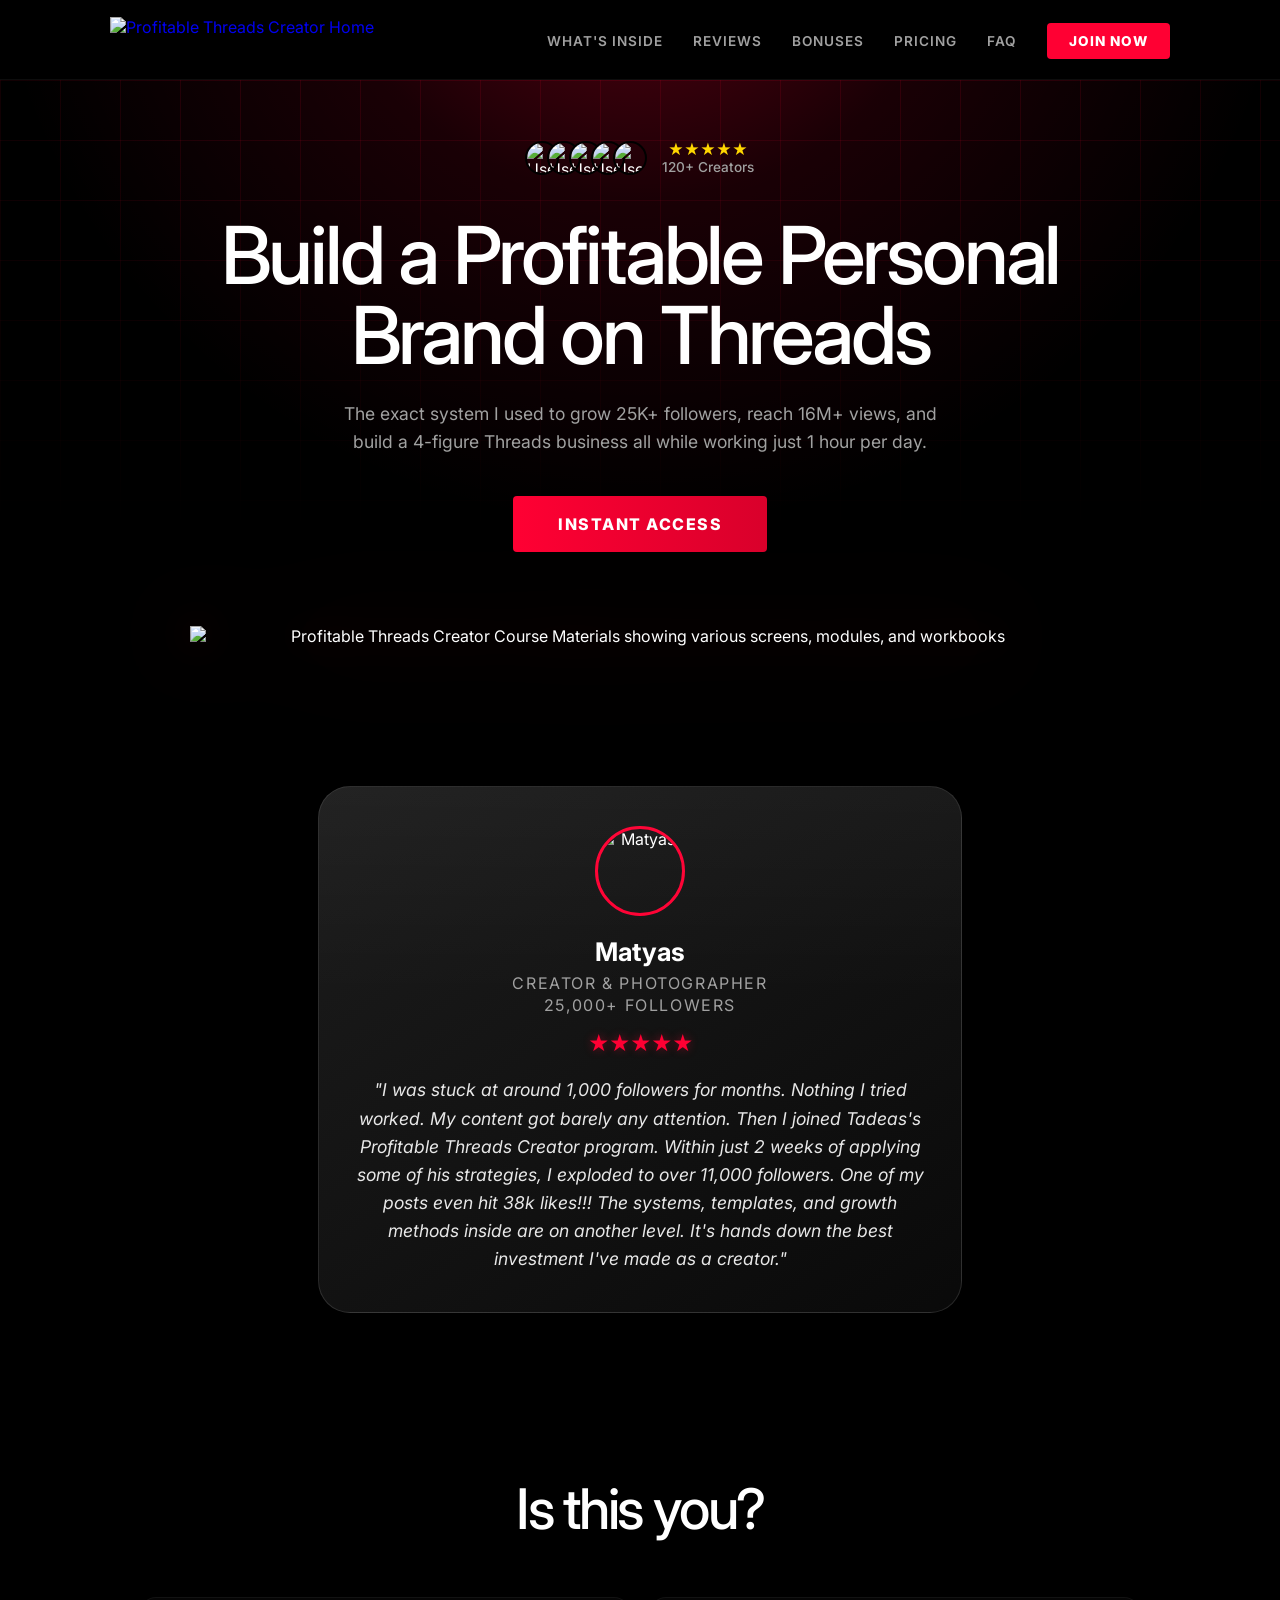
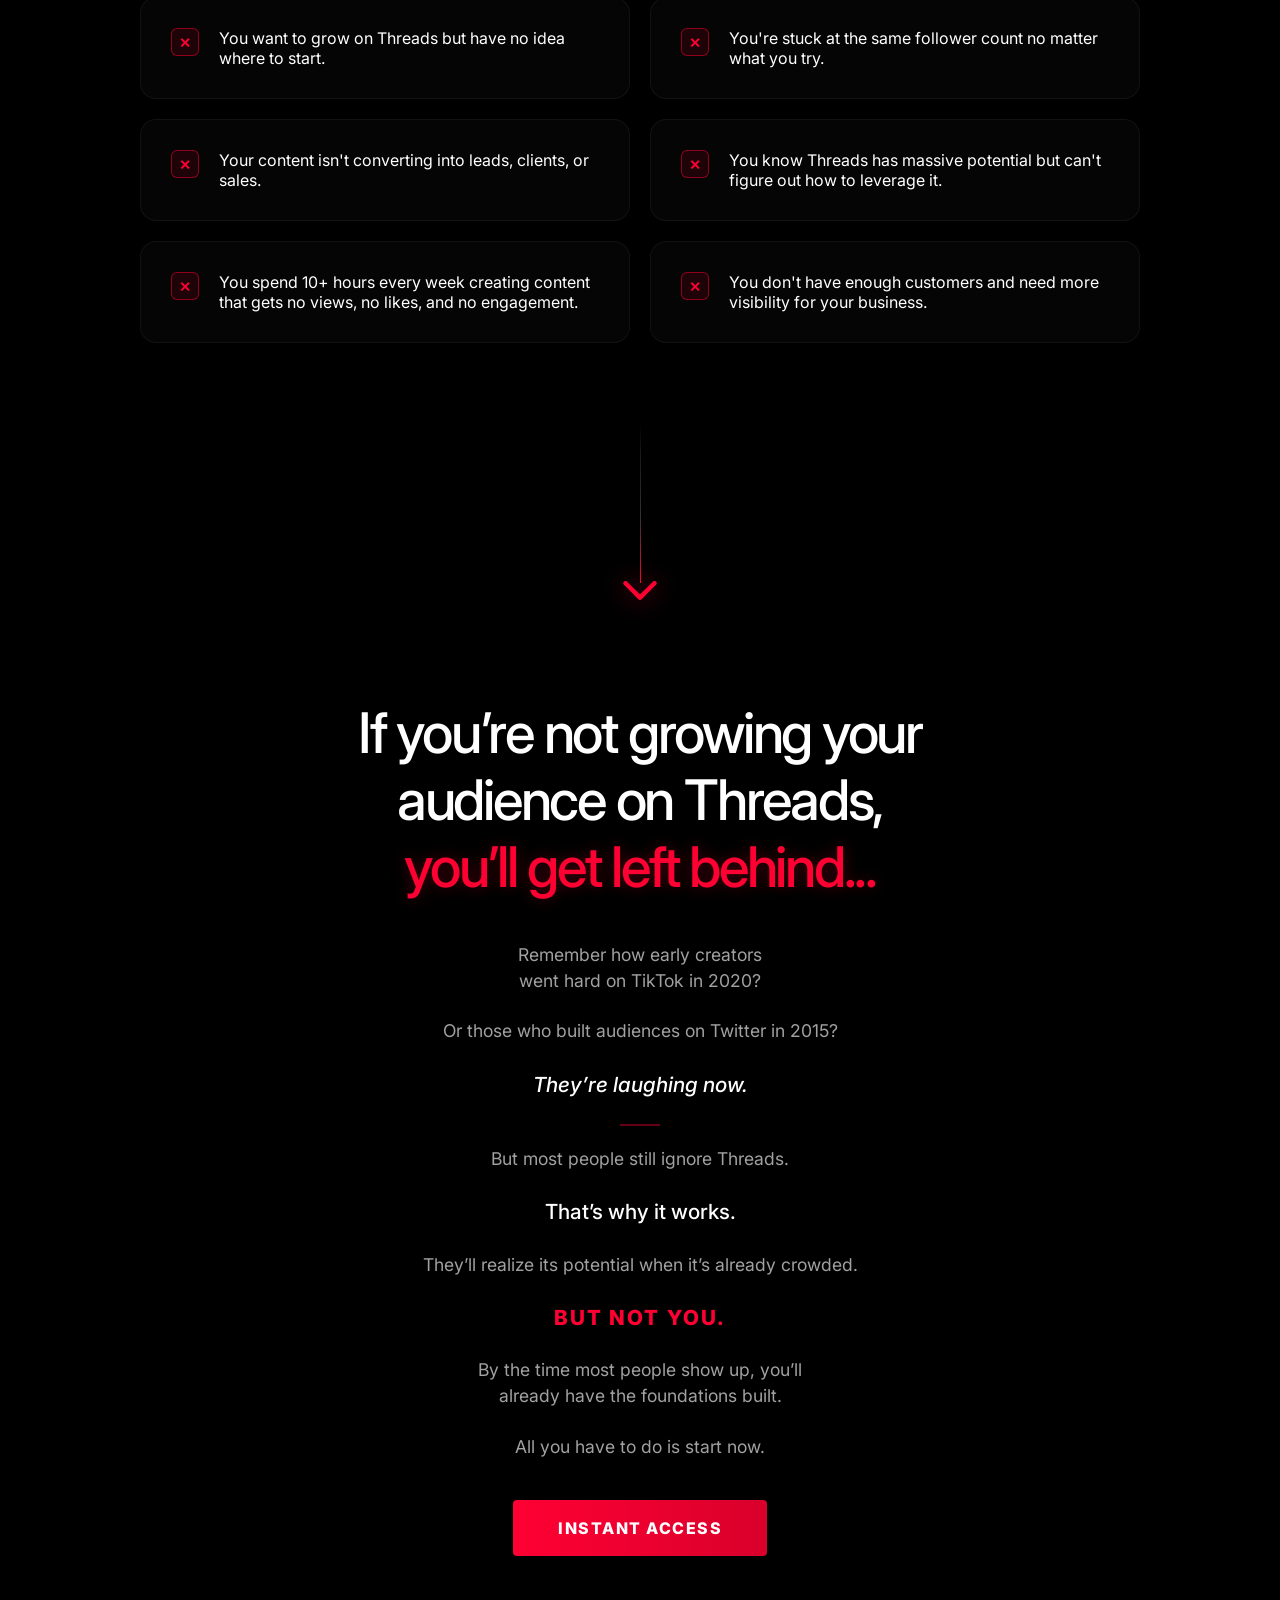
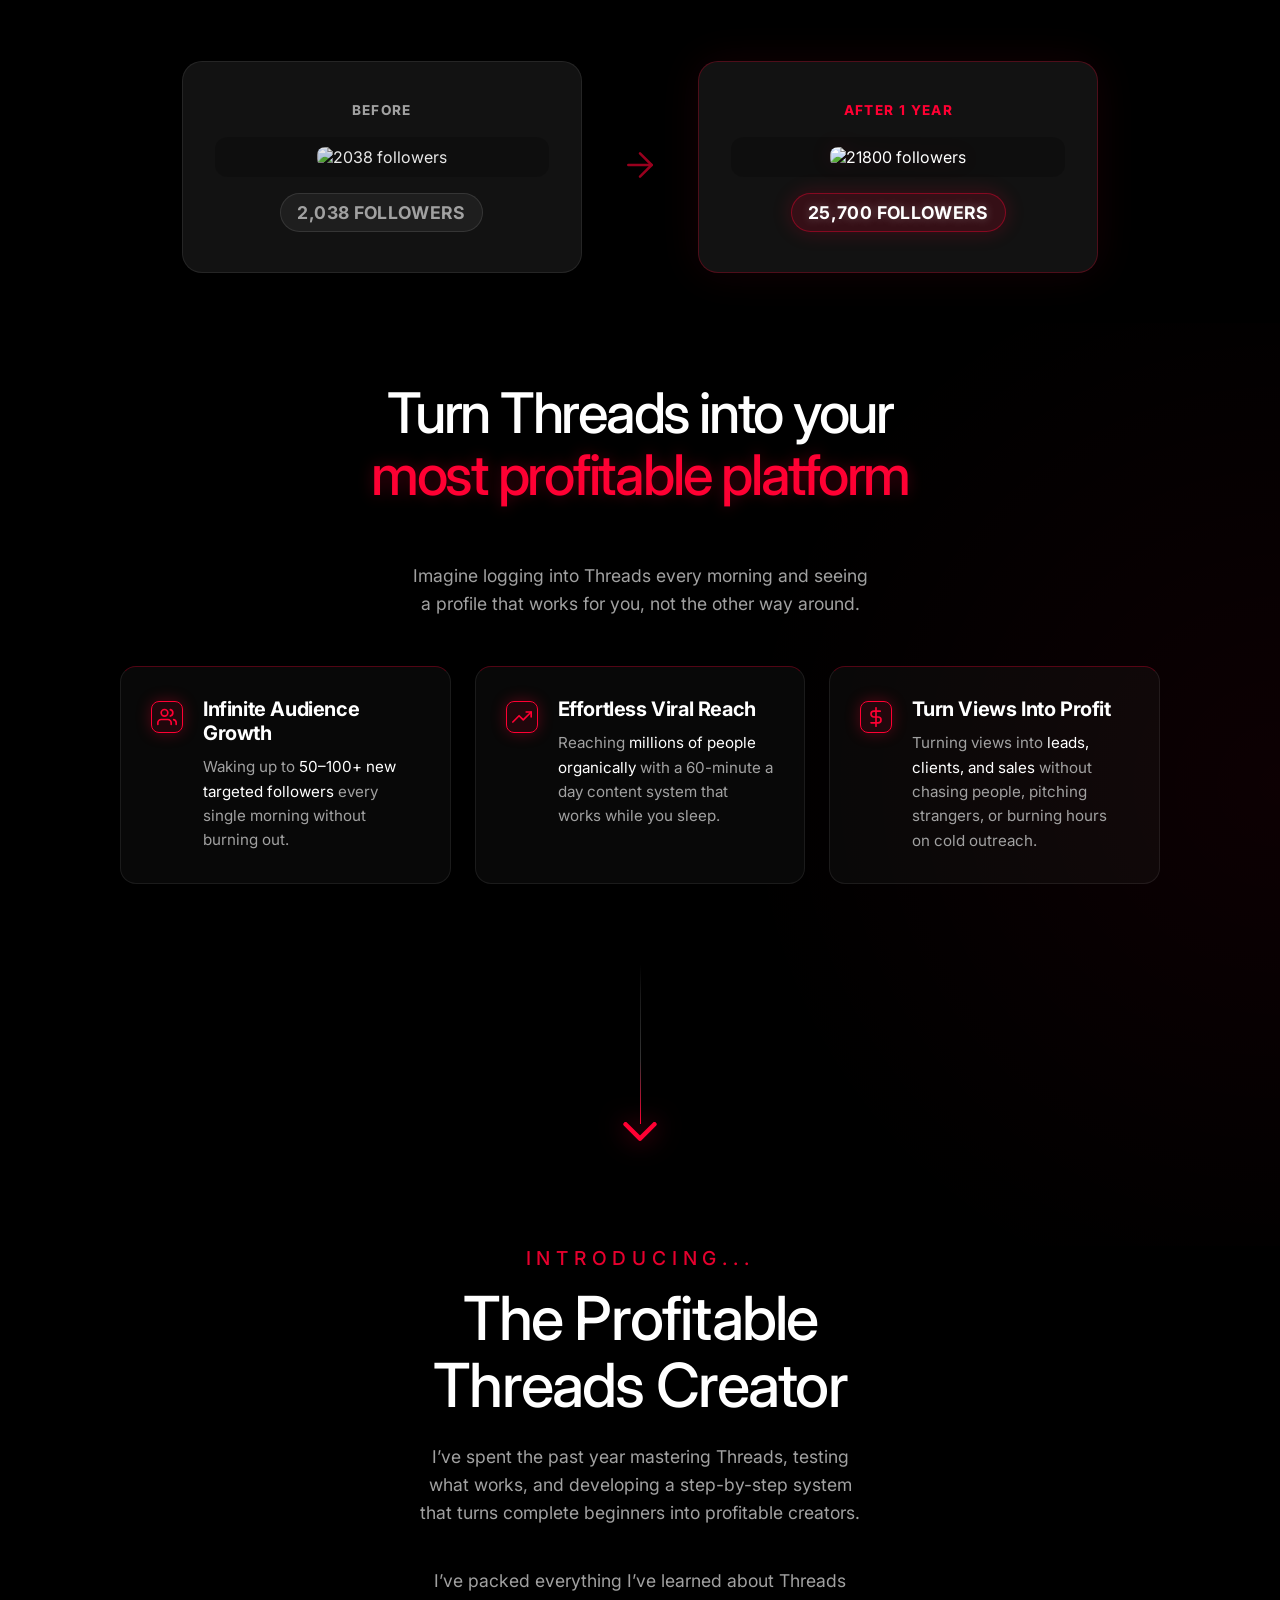
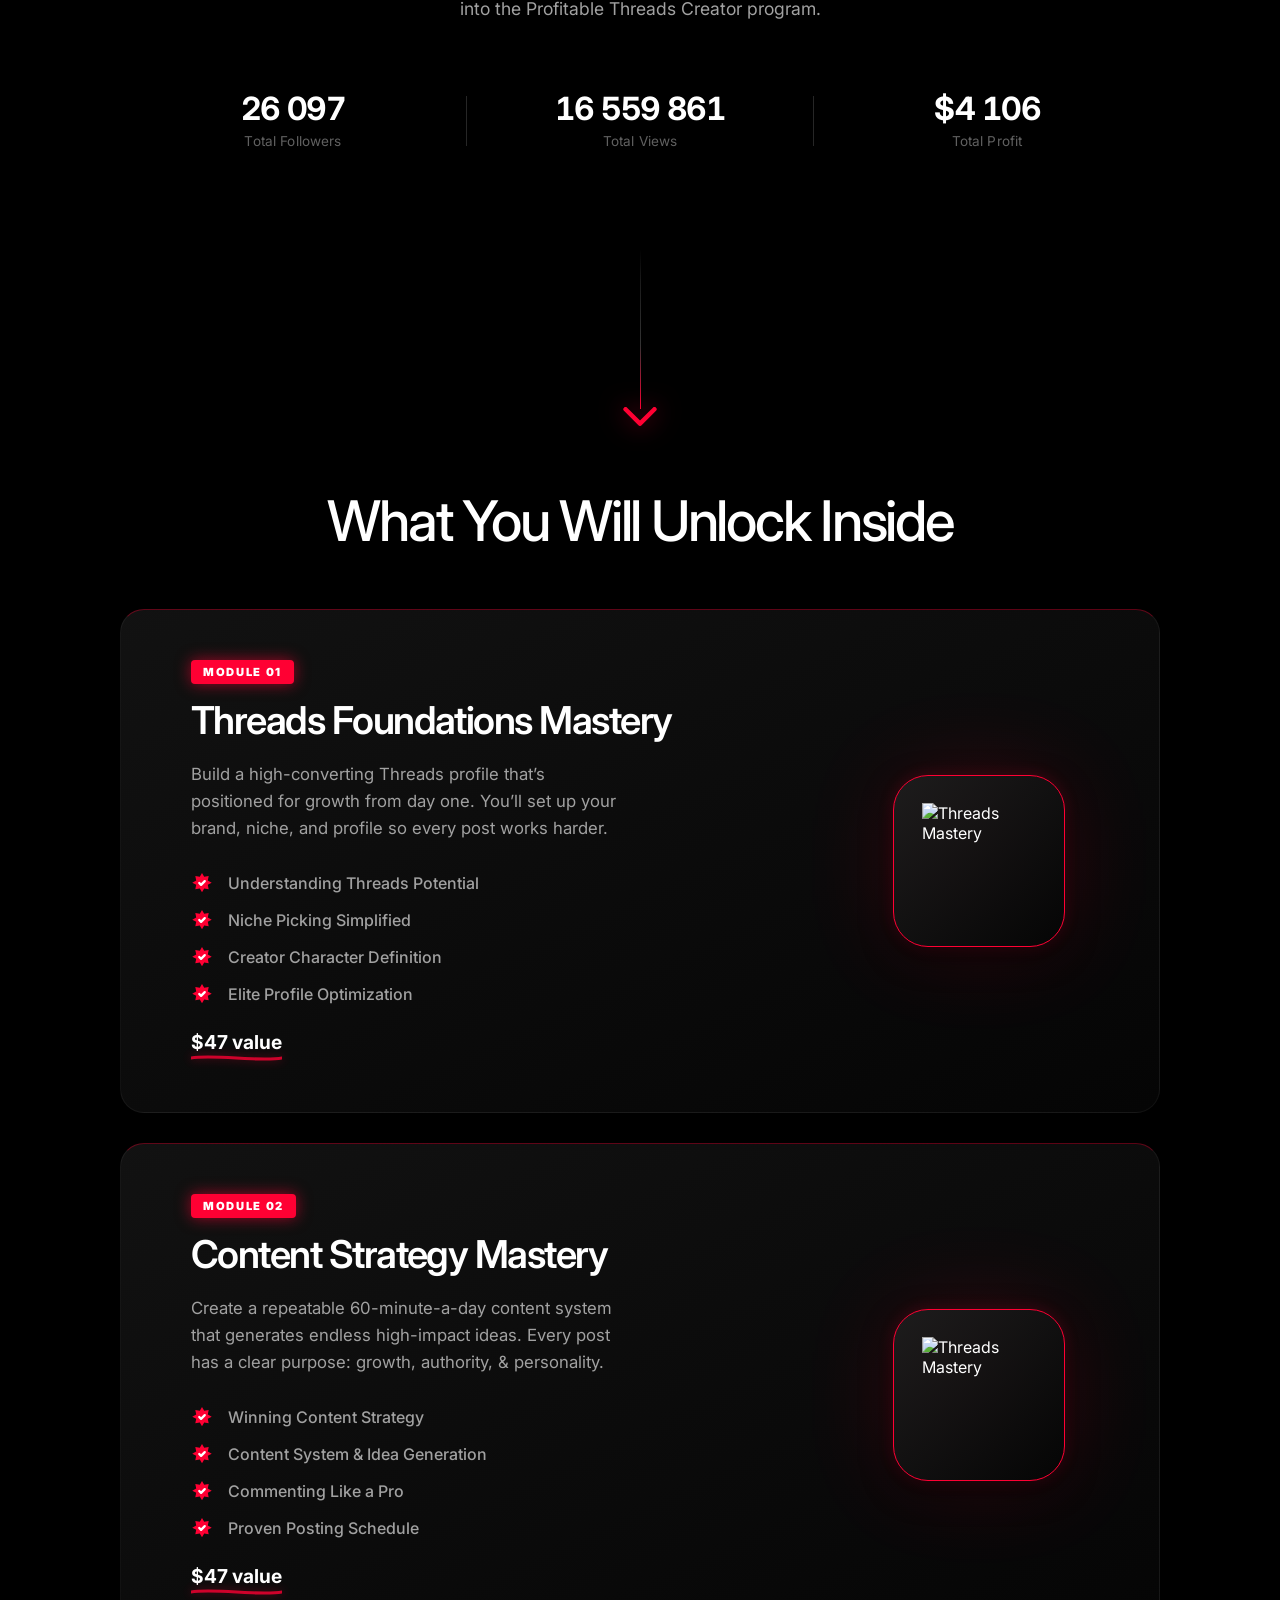
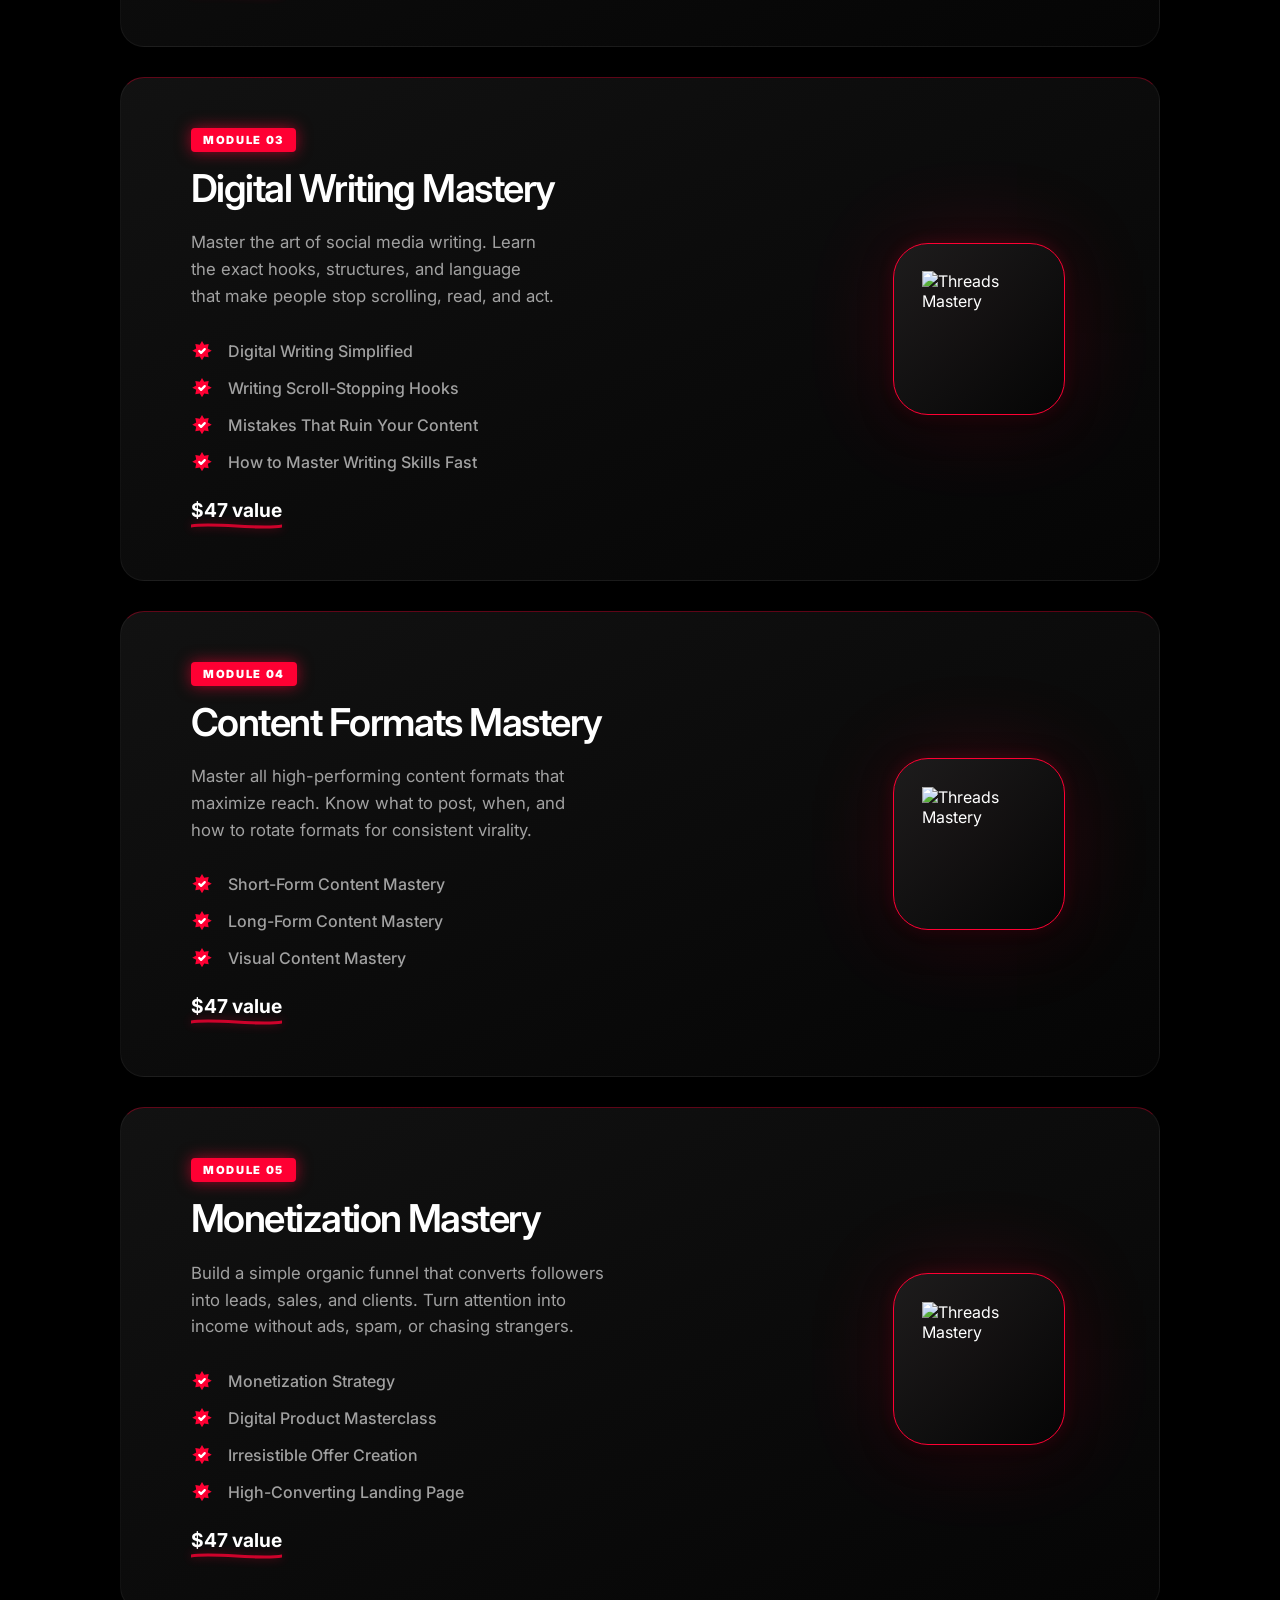
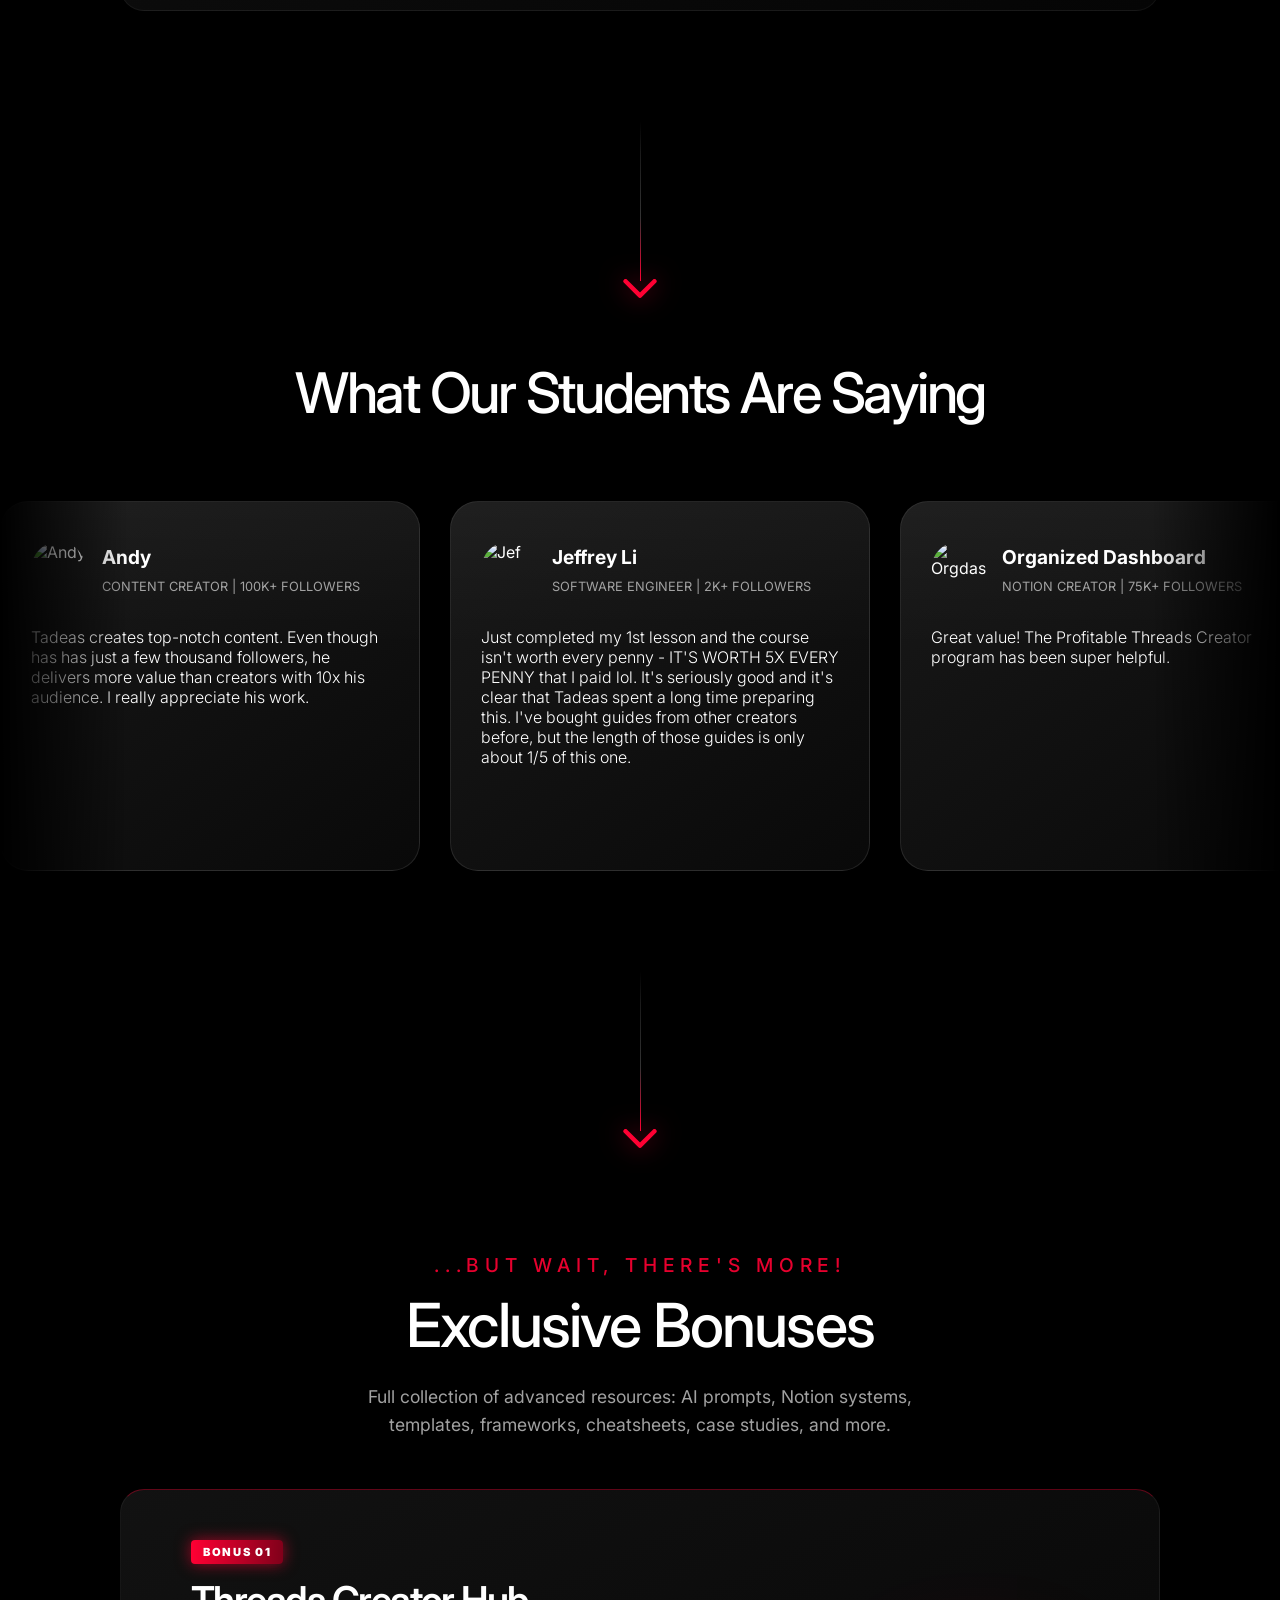
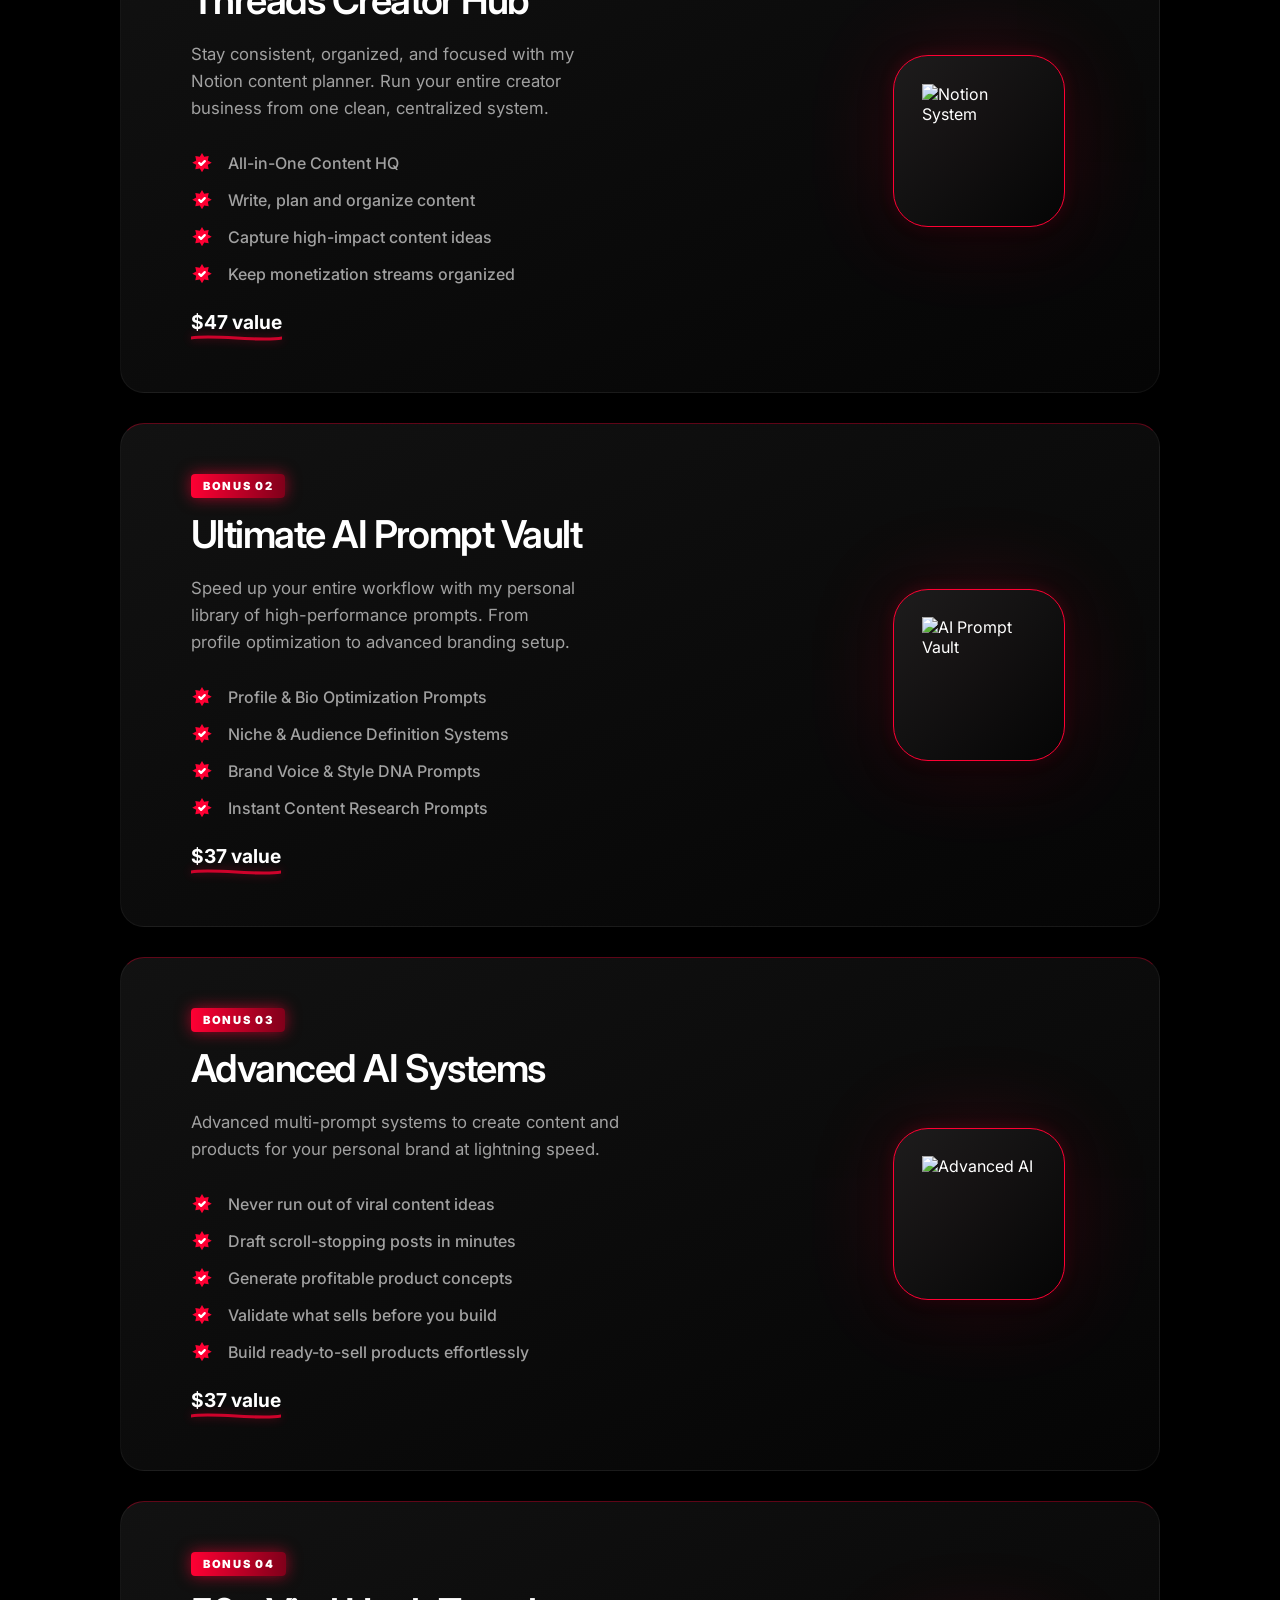
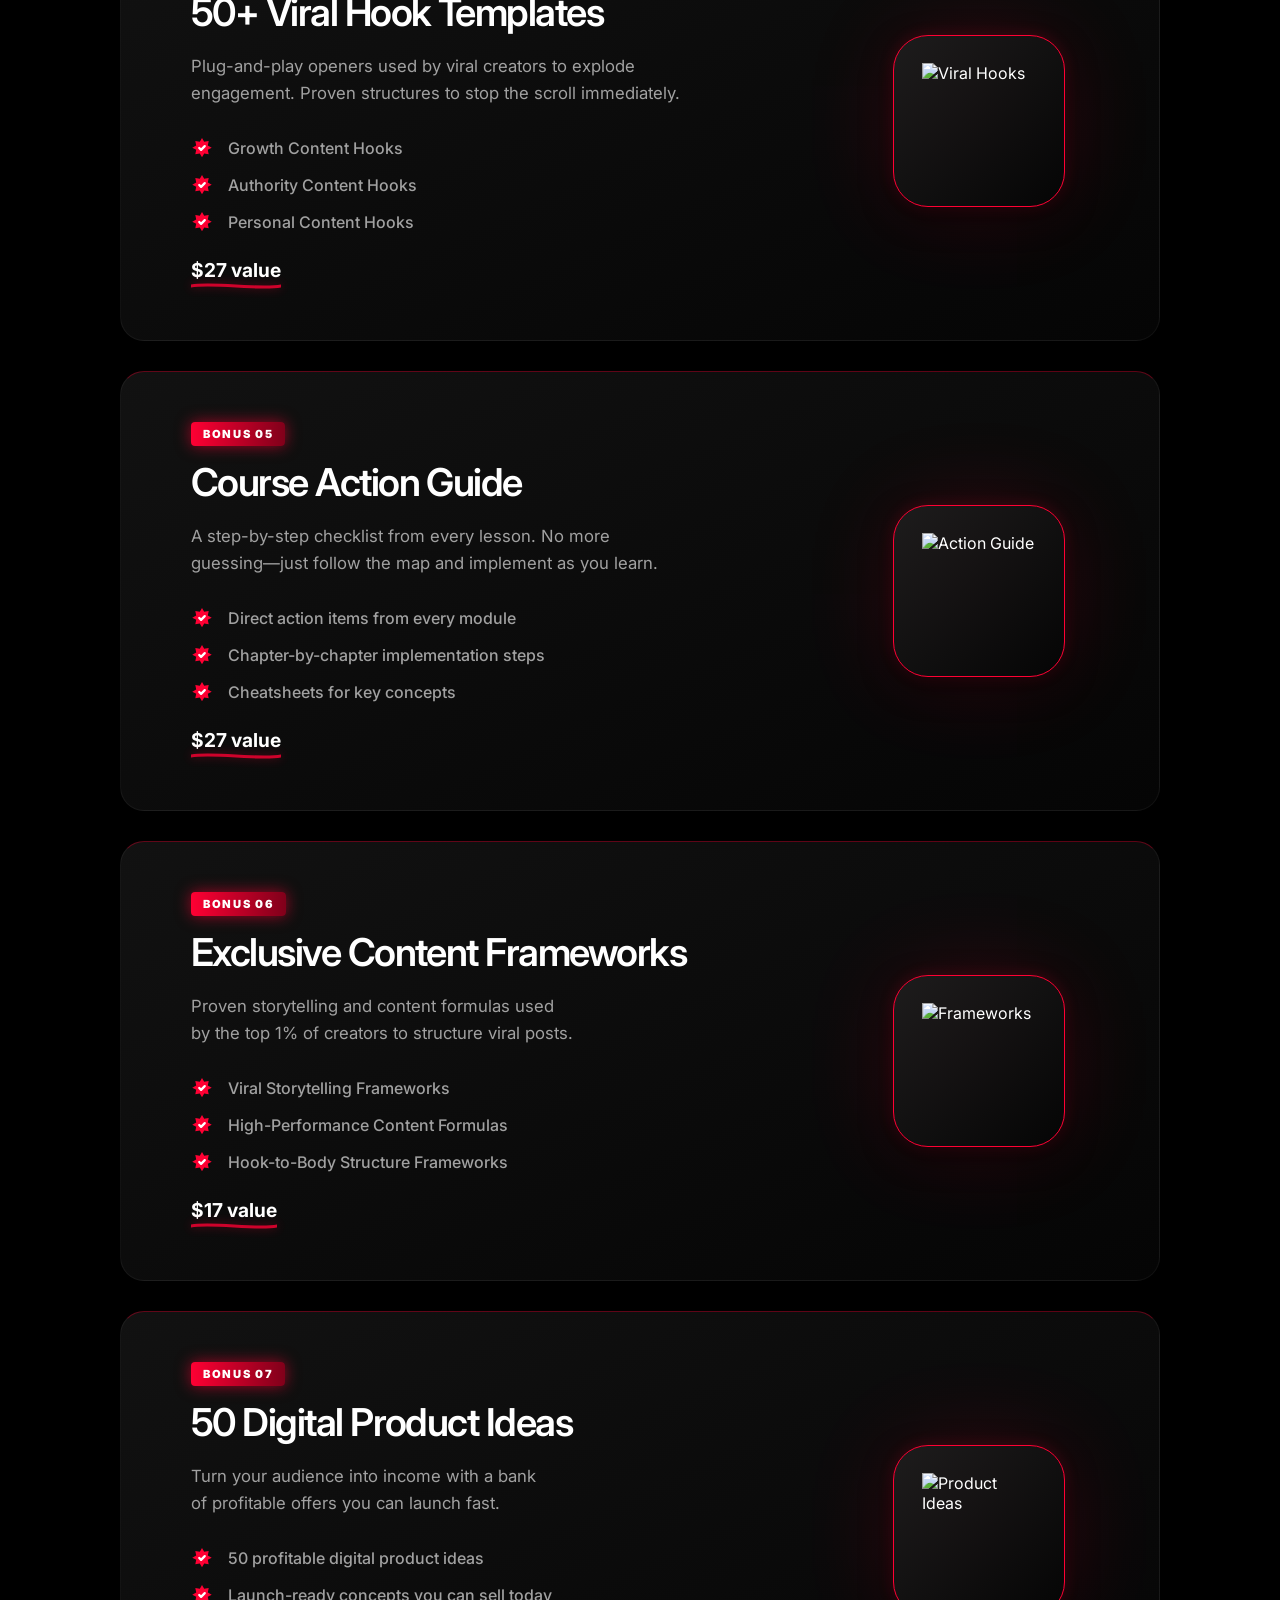
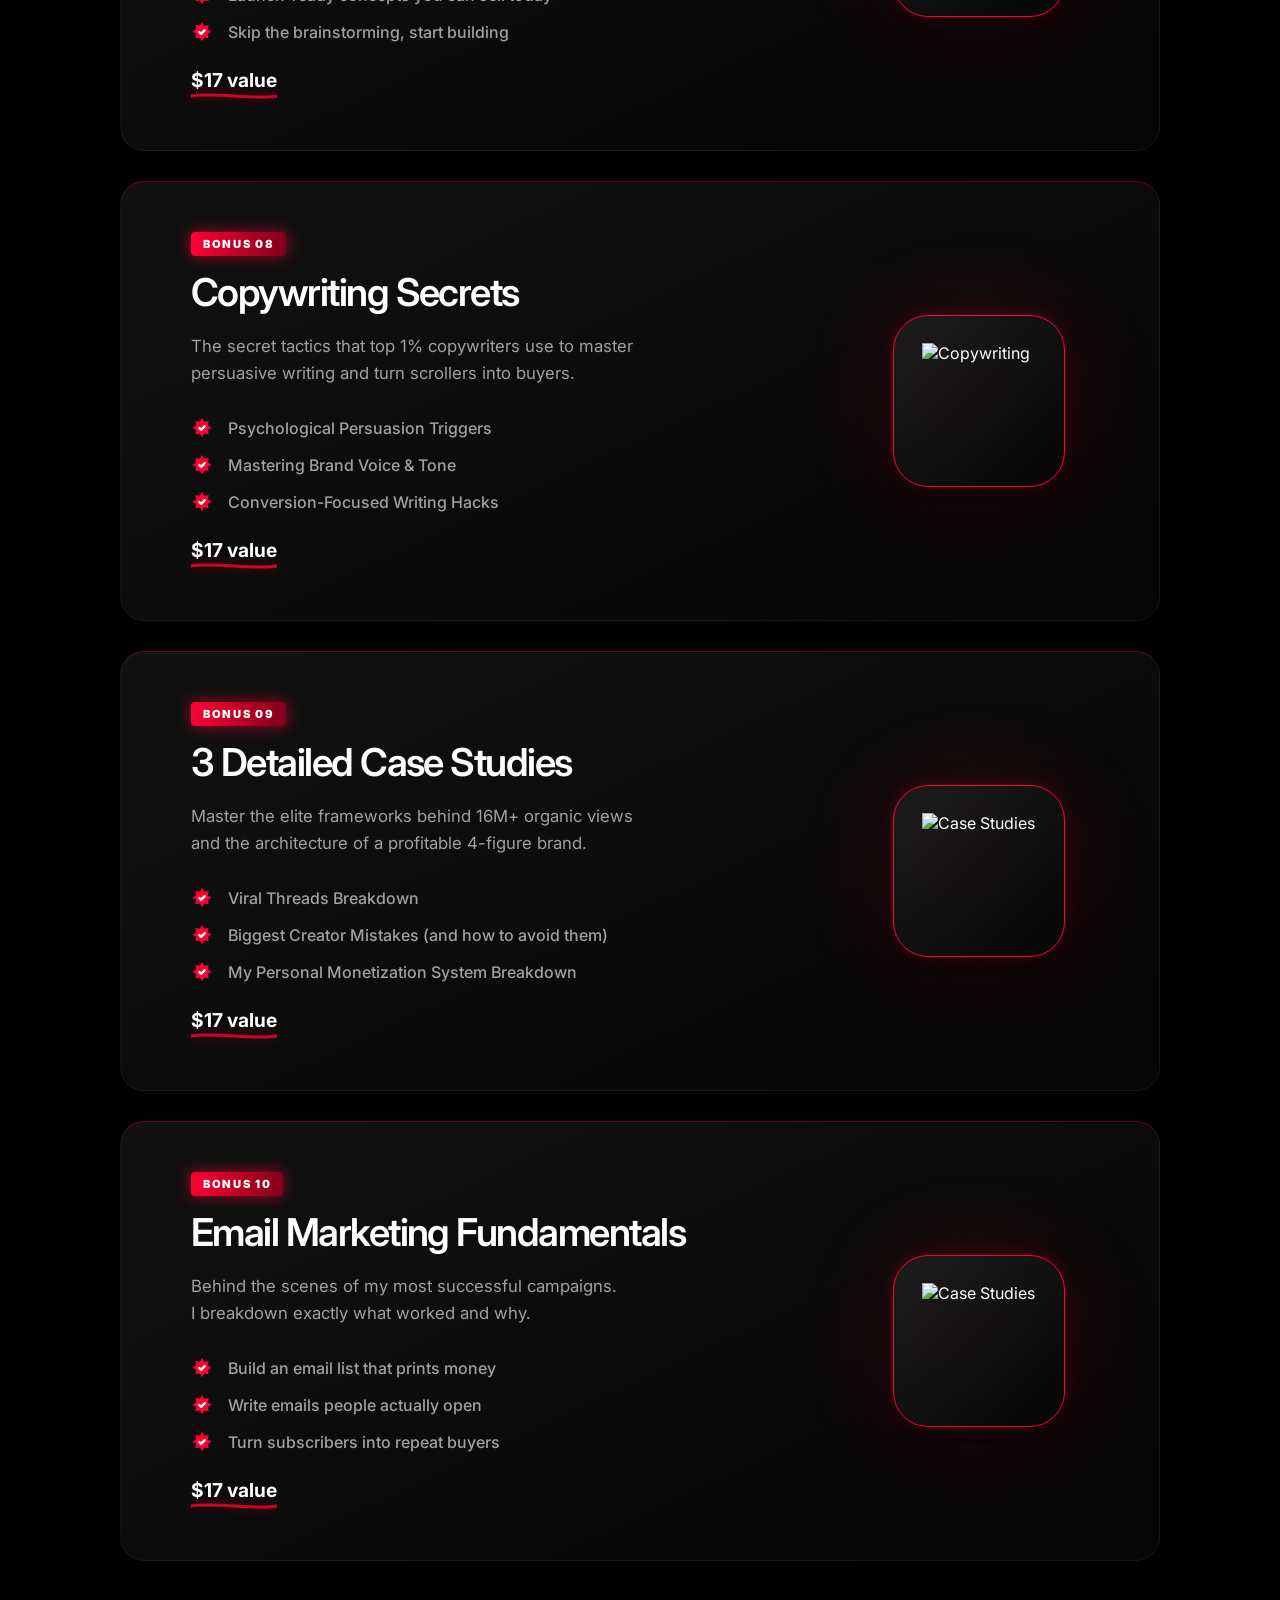
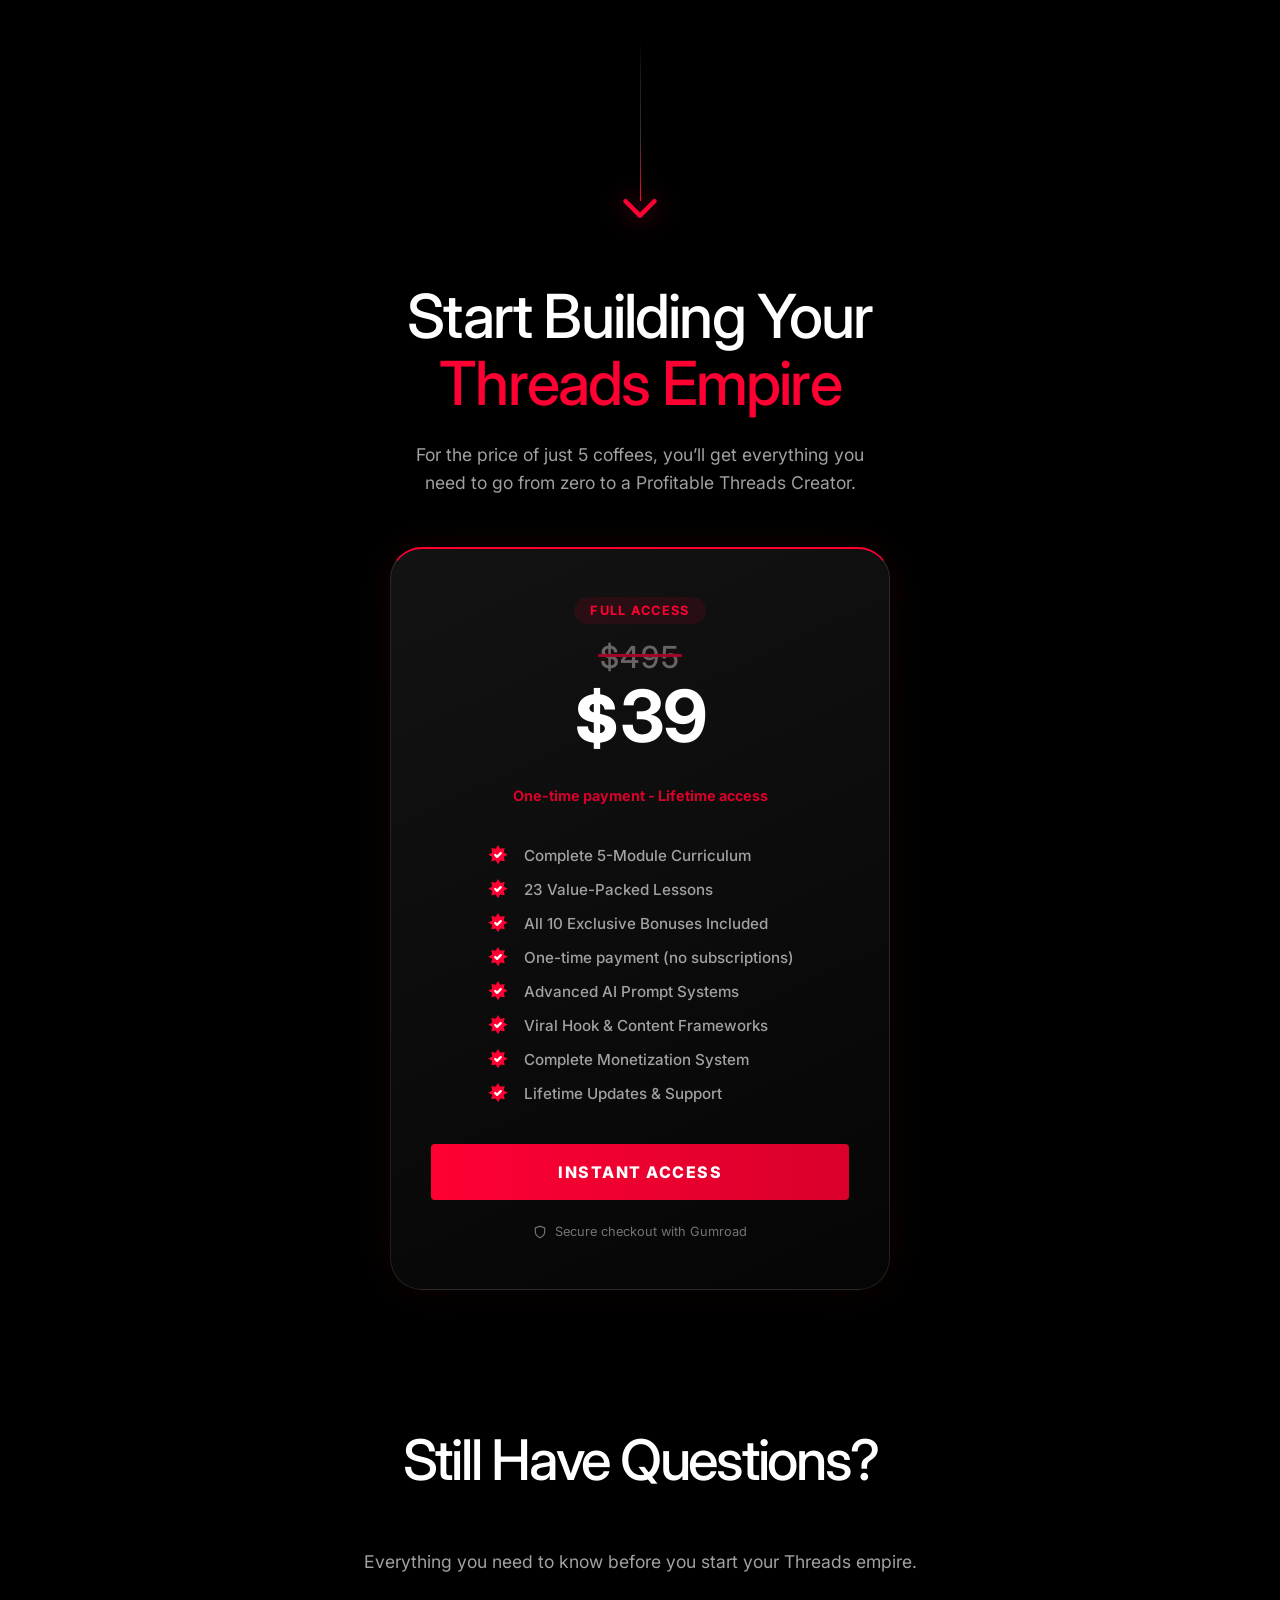
==== commit aa41244b: "path fix in index.html" ====
--- a/src/index.html
+++ b/src/index.html
@@ -33,7 +33,7 @@
       href="https://fonts.googleapis.com/css2?family=Inter:ital,opsz,wght@0,14..32,100..900;1,14..32,100..900&display=swap"
       rel="stylesheet"
     />
-    <link rel="stylesheet" href="style.css" />
+    <link rel="stylesheet" href="css/style.css" />
   </head>
   <body>
     <!-- Google Tag Manager (noscript) -->
@@ -1321,6 +1321,6 @@
       </div>
     </footer>
 
-    <script src="script.js"></script>
+    <script src="js/script.js"></script>
   </body>
 </html>
--- a/src/css/style.css
+++ b/src/css/style.css
@@ -0,0 +1,1623 @@
+/* 1. ROOT VARIABLES & RESET */
+:root {
+    --primary-neon: #FF0033; 
+    --primary-dark: #D9002B;
+    --bg-dark: #000000;
+    --text-white: #ffffff;
+    --text-gray: #a1a1a1;
+    --grid-color: rgba(255, 0, 51, 0.18); 
+    --luxury-shadow: 0 30px 60px -12px rgba(0, 0, 0, 0.5), 0 18px 36px -18px rgba(0, 0, 0, 0.5);
+    --inner-glow: inset 0 0 20px rgba(255, 255, 255, 0.02);
+    --border-light: linear-gradient(135deg, rgba(255, 255, 255, 0.15), rgba(255, 0, 51, 0.2) 50%, rgba(255, 255, 255, 0.05));
+    --max-width: 1100px;
+}
+
+* {
+    margin: 0;
+    padding: 0;
+    box-sizing: border-box;
+}
+
+.container {
+    max-width: var(--max-width); 
+    margin: 0 auto;
+    padding: 0 30px;
+    width: 100%;
+}
+
+html {
+    scroll-behavior: smooth;
+}
+
+body {
+    font-family: 'Inter', sans-serif;
+    background-color: var(--bg-dark);
+    color: var(--text-white);
+    overflow-x: hidden;
+    padding-top: 80px; 
+}
+
+img {
+    max-width: 100%;
+    height: auto;
+}
+
+section[id] {
+    scroll-margin-top: 100px;
+}
+
+/* 2. THE NAVBAR */
+.navbar {
+    position: fixed;
+    top: 0;
+    left: 0;
+    width: 100%;
+    height: 80px;
+    background-color: rgba(0, 0, 0, 0.4); 
+    backdrop-filter: blur(20px); 
+    -webkit-backdrop-filter: blur(20px);
+    border-bottom: 1px solid rgba(255, 255, 255, 0.05);
+    z-index: 1000;
+    display: flex;
+    align-items: center;
+}
+
+.nav-container {
+    max-width: var(--max-width);
+    width: 100%;
+    margin: 0 auto;
+    padding: 0 20px;
+    display: flex;
+    justify-content: space-between;
+    align-items: center;
+}
+
+/* 3. LOGO */
+.nav-logo {
+    display: flex;
+    align-items: center;
+    text-decoration: none;
+    transition: transform 0.3s ease;
+}
+
+.nav-logo img {
+    height: 45px;
+    width: auto;
+    display: block;
+}
+
+.nav-logo:hover {
+    transform: scale(1.05);
+}
+
+/* 4. NAV LINKS */
+.nav-links {
+    display: flex;
+    align-items: center;
+    list-style: none;
+    gap: 30px;
+}
+
+.nav-links a {
+    text-decoration: none;
+    color: var(--text-gray);
+    font-size: 0.85rem;
+    font-weight: 600;
+    text-transform: uppercase;
+    letter-spacing: 1px;
+    transition: 0.3s ease;
+}
+
+.nav-links a:hover {
+    color: var(--primary-neon);
+}
+
+.nav-cta-btn {
+    background: var(--primary-neon);
+    color: white !important;
+    padding: 10px 22px;
+    border-radius: 4px;
+    font-weight: 800 !important;
+}
+
+/* 5. HERO SECTION */
+.hero {
+    position: relative;
+    padding: 60px 20px;
+    min-height: calc(100vh - 80px);
+    display: flex;
+    flex-direction: column;
+    justify-content: center;
+    align-items: center;
+}
+
+.hero-background-effects {
+    position: absolute;
+    inset: 0; 
+    z-index: 0;
+    background: radial-gradient(
+        circle at 50% -16%, 
+        rgba(255, 0, 51, 0.4) 0%, 
+        rgba(255, 0, 51, 0.1) 20%,
+        transparent 40%
+    );
+}
+
+.hero-background-effects::before {
+    content: "";
+    position: absolute;
+    inset: 0;
+    background-image:
+    linear-gradient(var(--grid-color) 1px, transparent 1px),
+    linear-gradient(90deg, var(--grid-color) 1px, transparent 1px);
+    background-size: 60px 60px;
+    mask-image:
+    linear-gradient(to bottom, black 0%, transparent 35%),
+    radial-gradient(circle at 50% 15%, black 35%, transparent 80%);
+    -webkit-mask-image:
+    linear-gradient(to bottom, black 0%, transparent 35%),
+    radial-gradient(circle at 50% 15%, black 35%, transparent 80%);
+    mask-composite: intersect;
+    -webkit-mask-composite: source-in;
+    opacity: 0.65;
+}
+
+.hero-container {
+    position: relative;
+    z-index: 2;
+    max-width: var(--max-width);
+    width: 100%;
+    display: flex;
+    flex-direction: column;
+    align-items: center;
+    text-align: center;
+    gap: 50px;
+}
+
+/* 6. SOCIAL PROOF & TEXT */
+.social-proof-header {
+    display: flex;
+    align-items: center;
+    justify-content: center;
+    gap: 15px;
+    margin-bottom: 5px;
+}
+
+.avatar-stack {
+    display: flex;
+    padding-left: 10px;
+}
+
+.avatar {
+    width: 34px; 
+    height: 34px;
+    border-radius: 50%;
+    border: 2px solid var(--bg-dark);
+    margin-left: -12px;
+}
+
+.stars-text {
+    display: flex;
+    flex-direction: column;
+    align-items: center;
+}
+
+.stars {
+    color: #FFD700;
+    font-size: 0.95rem;
+}
+
+.student-count {
+    color: var(--text-gray);
+    font-size: 0.85rem;
+    font-weight: 500;
+}
+
+.textured-h1 {
+    font-family: 'Inter', sans-serif;
+    font-size: clamp(2.8rem, 8.5vw, 5rem);
+    font-weight: 500;
+    line-height: 1; 
+    letter-spacing: -0.04em;
+    color: var(--text-white); 
+    max-width: 950px;
+    margin-bottom: 25px;
+    margin-top: 40px;
+}
+
+.hero-subtitle {
+    text-wrap: balance; 
+    max-width: 55ch; 
+    margin-left: auto;
+    margin-right: auto;
+    margin-bottom: 40px;
+    font-size: 1.1rem;
+    color: var(--text-gray);
+    line-height: 1.6;
+    font-weight: 400;
+    text-align: center;
+}
+
+/* 7. ATOMIC BUTTON */
+.btn-atomic {
+    display: inline-block;
+    padding: 18px 45px;
+    border-radius: 4px;
+    text-decoration: none;
+    font-weight: 800;
+    text-transform: uppercase;
+    letter-spacing: 1.5px;
+    color: var(--text-white);
+    background: linear-gradient(90deg, var(--primary-neon), var(--primary-dark));
+    position: relative;
+    overflow: hidden;
+    transition: transform 0.3s ease, box-shadow 0.3s ease;
+    border: none;
+    cursor: pointer;
+}
+
+.btn-atomic:hover {
+    transform: scale(1.03);
+    box-shadow: 0 0 30px rgba(255, 0, 51, 0.6);
+}
+
+.btn-atomic::before {
+    content: '';
+    position: absolute;
+    top: 0;
+    left: -100%;
+    width: 100%;
+    height: 100%;
+    background: linear-gradient(90deg, transparent, rgba(255,255,255,0.3), transparent);
+    transition: 0.7s;
+}
+
+.btn-atomic:hover::before {
+    left: 100%;
+}
+
+/* 8. BUNDLE IMAGE */
+.hero-image-wrapper {
+    width: 100%;
+    display: flex;
+    flex-direction: column;
+    align-items: center;
+    justify-content: center;
+    margin-top: 20px;
+    margin-bottom: 80px;
+    overflow: visible !important;
+}
+
+.hero-img {
+    width: 100%;
+    max-width: 900px;
+    height: auto;
+    filter: drop-shadow(0 0 50px rgba(255, 0, 51, 0.35)) 
+            drop-shadow(0 0 20px rgba(255, 0, 51, 0.2));
+    transition: transform 0.5s ease-out;
+    transform: translateZ(0);
+    backface-visibility: hidden;
+    will-change: filter, transform;
+}
+
+/* SHARED BASE TESTIMONIAL */
+.testimonial-card {
+    background: linear-gradient(145deg, rgba(35, 35, 35, 0.7) 0%, rgba(10, 10, 10, 0.9) 100%);
+    border: 1px solid rgba(255, 255, 255, 0.1);
+    border-radius: 28px;
+    backdrop-filter: blur(15px);
+    -webkit-backdrop-filter: blur(15px);
+    position: relative;
+    overflow: hidden;
+    display: flex;
+    flex-direction: column;
+}
+
+/* THE PREMIUM "GLASS" REFLECTION */
+.testimonial-card::before {
+    content: "";
+    position: absolute;
+    top: 0; left: 0; right: 0;
+    height: 40%;
+    background: linear-gradient(to bottom, rgba(255, 255, 255, 0.03) 0%, transparent 100%);
+    pointer-events: none;
+}
+
+/* FEATURED CARD */
+.testimonial-featured {
+    width: 92%; 
+    max-width: 700px; 
+    padding: clamp(30px, 3vw, 70px) 30px;
+    margin: 10px auto;
+    text-align: center;
+    display: flex;
+    flex-direction: column;
+    align-items: center;
+    background: linear-gradient(145deg, rgba(35, 35, 35, 0.8) 0%, rgba(10, 10, 10, 0.95) 100%);
+    border: 1px solid rgba(255, 255, 255, 0.12);
+    border-radius: 32px;
+}
+
+.testimonial-featured .student-avatar {
+    width: clamp(60px, 13vw, 90px) !important;
+    height: clamp(60px, 13vw, 90px) !important;
+    border-radius: 50% !important;
+    border: 3px solid var(--primary-neon);
+    margin-bottom: 20px;
+    object-fit: cover;
+}
+
+.testimonial-featured .student-name {
+    font-size: clamp(1rem, 4vw, 1.6rem);
+    font-weight: 700;
+    margin-bottom: 5px;
+}
+
+.testimonial-featured .student-occupation {
+    font-size: clamp(0.8rem, 2vw, 1rem);
+    color: var(--text-gray);
+    text-transform: uppercase;
+    letter-spacing: 0.1em;
+    line-height: 1.4;
+}
+
+.testimonial-featured .review-text {
+    font-size: 1.1rem;
+    line-height: 1.6;
+    margin-top: 5px;
+    color: rgba(255, 255, 255, 0.9);
+    font-style: italic;
+}
+
+/* STANDARD TICKER CARDS */
+.testimonial-standard {
+    width: 100%;
+    max-width: 420px;
+    min-width: unset;
+    display: flex;
+    flex-direction: column; 
+    padding: 40px 30px;
+    box-sizing: border-box;
+}
+
+.testimonial-header {
+    display: flex;
+    align-items: center;
+    gap: 16px;
+    margin-bottom: 20px;
+}
+
+.testimonial-standard .review-text {
+    font-size: 0.8;
+    font-weight: 300;
+}
+
+.testimonial-standard .student-avatar {
+    width: 55px;
+    height: 55px;
+    border-radius: 50%;
+    flex-shrink: 0;
+    margin-bottom: 10px;
+}
+
+.testimonial-standard .student-name {
+    font-size: 1.2rem;
+    font-weight: 700;
+    margin-bottom: 10px;
+}
+
+.testimonial-standard .student-occupation {
+    font-size: 0.8rem;
+    color: var(--text-gray);
+    text-transform: uppercase;
+    margin-bottom: 10px;
+}
+
+/* NEON RED STARS */
+.neon-stars {
+    color: var(--primary-neon);
+    font-size: 1.3rem;
+    text-shadow: 0 0 10px rgba(255, 0, 51, 0.4);
+    margin: 15px 0;
+}
+
+/* 9. MOBILE MENU */
+.nav-burger {
+    display: none;
+    flex-direction: column;
+    justify-content: space-around;
+    width: 25px;
+    height: 20px;
+    background: transparent;
+    border: none;
+    cursor: pointer;
+}
+
+.nav-burger span {
+    width: 100%;
+    height: 2px;
+    background-color: var(--text-white);
+    transition: 0.3s ease;
+}
+
+@media (max-width: 768px) {
+    .nav-burger {
+        display: flex;
+        z-index: 1001;
+    }
+
+    .nav-burger.active span:nth-child(1) { transform: translateY(7px) rotate(45deg); }
+    .nav-burger.active span:nth-child(2) { opacity: 0; }
+    .nav-burger.active span:nth-child(3) { transform: translateY(-7px) rotate(-45deg); }
+
+    .nav-links {
+        position: fixed;
+        top: 0;
+        right: -100%;
+        width: 100%;
+        height: 100vh;
+        background-color: rgba(0, 0, 0, 0.98);
+        flex-direction: column;
+        justify-content: center;
+        transition: 0.4s ease-in-out;
+    }
+
+    .nav-links.active {
+        right: 0;
+    }
+
+    .nav-links a {
+        font-size: 1.5rem;
+        font-weight: 800;
+    }
+}
+
+/* SHARED UTILITIES */
+.container-narrow {
+    max-width: 800px;
+    margin: 0 auto;
+    padding: 0 20px;
+    width: 100%;
+}
+
+.text-center { text-align: center; }
+.text-glow { text-shadow: 0 0 15px var(--primary-neon); }
+.text-neon { color: var(--primary-neon); }
+
+/* TRANSFORMATION CARDS */
+.transformation-section { 
+    padding: clamp(20px, 4vw, 50px) 30px;
+    margin-top: 50px;
+}
+
+.transformation-flex {
+    display: flex;
+    align-items: center;
+    justify-content: center;
+    gap: clamp(10px, 3vw, 40px); 
+    flex-wrap: wrap; 
+    width: 100%;
+}
+
+/* Shared Card Logic */
+.glass-card {
+    background: rgba(20, 20, 20, 0.95);
+    border: 1px solid rgba(255, 255, 255, 0.08);
+    border-radius: 20px;
+    padding: 2.5rem 2rem;
+    flex: 1;
+    min-width: 280px;
+    max-width: 400px;
+    position: relative;
+    text-align: center;
+    transition: all 0.4s ease;
+}
+
+/* Typography Balance */
+.card-label {
+    display: block;
+    font-size: 0.85rem;
+    font-weight: 750;
+    letter-spacing: 0.1em;
+    text-transform: uppercase;
+    margin-bottom: 1.2rem;
+    color: var(--text-gray);
+}
+
+.label-neon {
+    color: var(--primary-neon);
+}
+
+/* The Stat "Badge" Logic */
+.growth-stats {
+    margin-top: 1rem;
+    display: flex;
+    justify-content: center;
+}
+
+.stat-num {
+    font-size: 1.1rem;
+    font-weight: 700;
+    letter-spacing: 0.02em;
+    padding: 8px 16px;
+    border-radius: 100px;
+    display: inline-block;
+}
+
+/* Before Stat: Simple and clean */
+.before-card .stat-num {
+    color: var(--text-gray);
+    background: rgba(255, 255, 255, 0.05);
+    border: 1px solid rgba(255, 255, 255, 0.1);
+}
+
+/* After Stat: The "Glowing Red Background" effect */
+.after-card .stat-num {
+    color: #fff;
+    background: rgba(255, 0, 51, 0.15);
+    border: 1px solid rgba(255, 0, 51, 0.4);
+    box-shadow: 0 0 20px rgba(255, 0, 51, 0.2);
+    text-shadow: 0 0 10px rgba(255, 255, 255, 0.3);
+}
+
+/* The After Card External Glow */
+.after-card {
+    border-color: rgba(255, 0, 51, 0.25);
+    /* Subtle ambient red glow behind the whole card */
+    box-shadow: 0 0 40px rgba(255, 0, 51, 0.08); 
+}
+
+/* Image Container Consistency */
+.img-container {
+    padding: 10px;
+    background: rgba(0, 0, 0, 0.2);
+    border-radius: 12px;
+}
+
+.growth-img {
+    width: 100%;
+    border-radius: 8px;
+    opacity: 0.9;
+}
+
+.after-card .growth-img {
+    opacity: 1;
+    filter: drop-shadow(0 0 10px rgba(255, 0, 51, 0.1));
+}
+
+.growth-arrow {
+    color: var(--primary-neon);
+    opacity: 0.6;
+    flex-shrink: 0;
+    transition: transform 0.3s ease;
+}
+
+@media (max-width: 768px) {
+    .large-caps { font-size: 1.8rem; }
+    .transformation-flex {
+        flex-direction: column;
+    }
+    .growth-arrow {
+        transform: rotate(90deg);
+        margin: 10px 0;
+    }
+    .glass-card {
+        padding: 12px;
+        border-radius: 12px;
+    }
+}
+
+/* --- AGITATION / PAIN POINTS --- */
+.agitation-section {
+    padding: clamp(48px, 8vw, 96px) 30px;
+}
+
+.section-title-sm {
+    font-size: clamp(2.2rem, 5vw, 3.5rem);
+    font-weight: 500;
+    letter-spacing: -0.04em;
+    line-height: 1.1;
+    text-align: center;
+    color: var(--text-white);
+    margin-top: 0; 
+    margin-bottom: clamp(32px, 5vw, 56px);
+}
+
+/* THE GRID LOGIC */
+.pain-points-grid {
+    display: grid;
+    grid-template-columns: repeat(auto-fit, minmax(300px, 1fr));
+    gap: 20px;
+    width: 100%;
+    margin-bottom: 24px;
+}
+
+/* THE CARDS (Consolidated .hyper-glass and .pain-card) */
+.pain-card {
+    background: rgba(255, 255, 255, 0.02);
+    border: 1px solid rgba(255, 255, 255, 0.05);
+    padding: 30px;
+    border-radius: 16px;
+    display: flex;
+    align-items: flex-start;
+    gap: 20px;
+    transition: all 0.4s cubic-bezier(0.4, 0, 0.2, 1);
+}
+
+.pain-card:hover {
+    background: rgba(255, 0, 51, 0.03);
+    border-color: rgba(255, 0, 51, 0.2);
+    transform: translateY(-4px);
+}
+
+/* ICON STYLING */
+.neon-icon-box {
+    width: 28px; 
+    height: 28px;
+    min-width: 28px;
+    border: 1px solid rgba(255, 0, 51, 0.5);
+    background: rgba(255, 0, 51, 0.1);
+    display: flex;
+    align-items: center;
+    justify-content: center;
+    border-radius: 6px;
+    transition: all 0.3s ease;
+}
+
+.icon-x::before {
+    content: "✕";
+    color: var(--primary-neon);
+    font-size: 0.9rem;
+    font-weight: bold;
+    transition: color 0.3s ease;
+}
+
+/* Hover State for inner elements */
+.pain-card:hover .neon-icon-box {
+    background: var(--primary-neon);
+    border-color: var(--primary-neon);
+}
+
+.pain-card:hover .icon-x::before { 
+    color: white; 
+}
+
+/* MEDIA QUERIES */
+@media (min-width: 992px) {
+    .pain-points-grid {
+        grid-template-columns: repeat(2, 1fr);
+        max-width: 1000px;
+        margin-left: auto;
+        margin-right: auto;
+    }
+}
+
+/* --- VISION SECTION --- */
+.container-narrow {
+    max-width: 700px;
+    margin: 0 auto;
+    padding: 0 24px;
+}
+
+.vision-title {
+    font-size: clamp(2.2rem, 5vw, 3.5rem);
+    font-weight: 500;
+    line-height: 1.2;
+    letter-spacing: -0.04em;
+    text-align: center;
+    color: var(--text-white);
+
+    margin-top: 0; 
+    margin-bottom: 40px;
+}
+
+.vision-section .vision-title {
+    margin-top: 0 !important;
+}
+
+.vision-copy {
+    text-wrap: balance; 
+    max-width: 40ch; 
+    margin-left: auto;
+    margin-right: auto;
+    margin-bottom: 40px;
+    font-size: 1.1rem;
+    color: var(--text-gray);
+    line-height: 1.5;
+    font-weight: 400;
+    text-align: center;
+}
+
+.vision-copy p {
+    margin-bottom: 1.5rem;
+}
+
+.text-white { color: #fff; }
+
+.bold-italic { 
+    font-style: italic; 
+    font-weight: 500;
+    font-size: 1.3rem;
+    color: #fff;
+    margin: 1rem 0;
+    display: block;
+}
+
+.large-bold { 
+    font-size: 1.3rem;
+    font-weight: 500;
+    margin: 1rem 0;
+    color: #fff;
+}
+
+.large-caps { 
+    font-size: 1.3rem; 
+    font-weight: 800; 
+    letter-spacing: 0.1em;
+    text-transform: uppercase;
+    display: block;
+    margin: 1rem 0;
+    color: var(--primary-neon);
+}
+
+.divider-neon {
+    width: 40px;
+    height: 2px;
+    background: var(--primary-neon);
+    margin: 20px auto;
+    opacity: 0.4;
+}
+
+.text-neon {
+    color: var(--primary-neon);
+}
+
+.text-glow {
+    text-shadow: 0 0 15px rgba(255, 0, 51, 0.3);
+}
+
+/* TICKER LOGIC */
+.ticker-viewport {
+    width: 100%;
+    overflow: hidden;
+    padding: 20px 0;
+}
+
+/* MOBILE FIRST: Static Column */
+.ticker-track {
+    display: flex;
+    flex-direction: column;
+    align-items: center;
+    gap: 24px;
+    width: 100%;
+}
+
+/* DESKTOP (Ticker) */
+@media (min-width: 1024px) {
+    .ticker-viewport {
+        overflow: hidden;
+        mask-image: linear-gradient(to right, transparent, black 10%, black 90%, transparent);
+        -webkit-mask-image: linear-gradient(to right, transparent, black 10%, black 90%, transparent);
+    }
+
+    .ticker-track {
+        flex-direction: row;
+        width: max-content;
+        gap: 30px;
+        animation: ticker-rtl 70s linear infinite;
+        will-change: transform;
+    }
+
+    .ticker-track:hover {
+        animation-play-state: paused;
+    }
+
+    .testimonial-standard {
+        width: 420px;
+        min-width: 420px;
+        min-height: 370px;
+        flex-shrink: 0; /* Karta se nesmí smrštit */
+    }
+}
+
+@keyframes ticker-rtl {
+    0% {
+        transform: translate3d(0, 0, 0);
+    }
+    100% {
+        transform: translate3d(-50%, 0, 0);
+    }
+}
+
+/* --- REVIEWS SECTION --- */
+.reviews-section {
+    padding: 60px 0 clamp(60px, 8vw, 100px) 0;
+    width: 100%;
+    overflow: hidden;
+}
+
+.section-header-v2 {
+    margin-bottom: 10px;
+}
+
+.scroll-reveal {
+    opacity: 0;
+    transform: translateY(30px);
+    transition: opacity 0.8s ease-out, transform 0.8s ease-out;
+    will-change: opacity, transform; 
+}
+
+@media (prefers-reduced-motion: reduce) {
+    .scroll-reveal {
+        opacity: 1 !important;
+        transform: none !important;
+        transition: none !important;
+    }
+}
+
+.scroll-reveal.is-visible {
+    opacity: 1;
+    transform: translateY(0);
+}
+
+/* --- OUTCOME SECTION - FIXED RESPONSIVITY --- */
+.outcome-section {
+    padding: 60px 20px clamp(60px, 8vw, 100px) 20px;
+    background: radial-gradient(circle at 100% 50%, rgba(255, 0, 51, 0.05) 0%, transparent 40%);
+}
+
+.outcome-grid {
+    display: grid;
+    grid-template-columns: 1fr; 
+    gap: 24px;
+    max-width: var(--max-width);
+    margin: 48px auto;
+    justify-items: center; 
+}
+
+.outcome-card {
+    display: flex;
+    flex-direction: row;
+    align-items: flex-start;
+    gap: 20px;
+    padding: 30px; 
+    text-align: left;
+    transition: all 0.4s cubic-bezier(0.4, 0, 0.2, 1);
+    border-top: 1px solid rgba(255, 0, 51, 0.3);
+    background: rgba(255, 255, 255, 0.03);
+    border-radius: 16px;
+    width: 100%;
+    max-width: 420px;
+}
+
+.outcome-card:hover {
+    transform: translateY(-8px);
+    border-top-color: var(--primary-neon);
+    background: rgba(255, 255, 255, 0.05);
+    box-shadow: 0 10px 30px rgba(0, 0, 0, 0.3), 0 0 20px rgba(255, 0, 51, 0.1);
+}
+
+@media (min-width: 1024px) {
+    .outcome-grid {
+        grid-template-columns: repeat(3, 1fr);
+        justify-items: stretch;
+    }
+    
+    .outcome-card {
+        max-width: none;
+    }
+}
+
+.outcome-icon-box {
+    width: 32px;
+    height: 32px;
+    min-width: 32px;
+    background: rgba(255, 0, 51, 0.1);
+    border: 1px solid var(--primary-neon);
+    border-radius: 8px;
+    display: flex;
+    align-items: center;
+    justify-content: center;
+    color: var(--primary-neon);
+    box-shadow: 0 0 15px rgba(255, 0, 51, 0.3);
+    margin-top: 4px;
+}
+
+.outcome-content h3 {
+    font-size: 1.25rem;
+    font-weight: 700;
+    margin-bottom: 10px;
+    color: var(--text-white);
+    letter-spacing: -0.02em;
+}
+
+.outcome-content p {
+    font-size: 0.95rem;
+    color: var(--text-gray);
+    line-height: 1.6;
+}
+
+/* SMART MOBILE ADJUSTMENTS */
+@media (max-width: 600px) {
+    .outcome-card {
+        flex-direction: column;
+        align-items: center; 
+        text-align: center;
+        padding: 30px 20px; 
+    }
+    
+    .outcome-icon-box {
+        margin-bottom: 5px;
+        margin-top: 0;
+    }
+}
+
+/* --- REVEAL & STATS --- */
+
+.intro-label {
+    font-size: clamp(1rem, 2vw, 1.2rem);
+    font-weight: 500;
+    letter-spacing: 0.3em;
+    color: var(--primary-neon);
+    text-transform: uppercase;
+    opacity: 0.9;
+
+    margin-top: 0;
+    margin-bottom: 15px;
+    display: block;
+}
+
+.reveal-section .intro-label {
+    margin-top: 0 !important;
+}
+
+.offer-title {
+    font-size: clamp(2.2rem, 6vw, 3.8rem);
+    font-weight: 500;
+    line-height: 1.1;
+    letter-spacing: -0.03em;
+    color: var(--text-white);
+    margin-bottom: 24px;
+    text-align: center;
+}
+
+.reveal-copy {
+    max-width: 750px;
+    margin: 0 auto 50px;
+}
+
+.reveal-copy strong {
+    color: var(--text-white);
+    font-weight: 700;
+}
+
+/* --- AUTHORITY STATS BAR (PRECISE STYLE) --- */
+.stats-minimal-container {
+    display: flex;
+    justify-content: center;
+    align-items: center;
+    max-width: 1300px;
+    margin: 50px auto;
+    padding: 20px 0;
+}
+
+.stat-item {
+    flex: 1;
+    text-align: center;
+    padding: 0 10px;
+}
+
+.stat-item:last-child .stat-number::before {
+  content: "$";
+  margin-right: 2px;
+}
+
+.stat-number {
+    font-size: clamp(1.8rem, 3vw, 2rem); 
+    font-weight: 700; 
+    color: var(--text-white);
+    line-height: 1;
+    margin-bottom: 8px;
+    letter-spacing: -0.05em;
+    font-variant-numeric: tabular-nums;
+    white-space: nowrap;
+}
+
+.stat-label {
+    font-size: 0.85rem;
+    color: var(--text-gray);
+    font-weight: 400;
+    opacity: 0.6;
+    letter-spacing: 0.01em;
+}
+
+.stat-divider {
+    width: 1px;
+    height: 50px;
+    background: rgba(255, 255, 255, 0.15); /* Jemná šedá */
+    flex-shrink: 0;
+}
+
+/* RESPONZIVITA */
+@media (max-width: 768px) {
+    .stats-minimal-container {
+        flex-direction: column;
+        gap: 30px;
+    }
+
+    .stat-divider {
+        width: 40px;
+        height: 1px;
+        background: rgba(255, 255, 255, 0.1);
+    }
+    
+    .stat-number {
+        font-size: 2.5rem;
+    }
+}
+
+/* --- LONG VERTICAL SECTION DIVIDER --- */
+.section-divider-wrap {
+display: flex;
+flex-direction: column;
+align-items: center;
+margin-top: 80px; 
+margin-bottom: 0px; 
+pointer-events: none;
+position: relative;
+z-index: 2;
+}
+
+.divider-line {
+    width: 1px;
+    height: 160px;
+    background: linear-gradient(to bottom, 
+        transparent 0%,
+        rgba(255, 255, 255, 0.1) 20%, 
+        rgba(255, 255, 255, 0.2) 60%,
+        var(--primary-neon) 100%
+    );
+}
+
+.divider-arrow {
+    margin-top: -2px;
+    filter: drop-shadow(0 0 12px rgba(255, 0, 51, 0.6));
+}
+
+.divider-arrow svg {
+    width: 34px;
+    height: 20px;
+}
+
+@media (max-width: 768px) {
+    .section-divider-wrap {
+        margin: 50px 0;
+    }
+    .divider-line {
+        height: 100px;
+    }
+}
+
+/* --- MODULES STACK --- */
+.modules-stack {
+    width: 100%;
+    max-width: var(--max-width);
+    margin: 40px auto 0;
+    display: flex;
+    flex-direction: column;
+    gap: 30px;
+}
+
+.luxury-module {
+    display: flex;
+    flex-direction: row;
+    align-items: center;
+    justify-content: space-between;
+    padding: 50px 70px; 
+    text-align: left;
+    gap: 50px;
+    border-radius: 24px;
+    border: 1px solid rgba(255, 255, 255, 0.05);
+    border-top: 1px solid rgba(255, 0, 51, 0.35);
+    background: linear-gradient(155deg, rgba(18, 18, 18, 0.98) 0%, rgba(5, 5, 5, 1) 100%);
+    
+    width: 100%;
+    max-width: none !important; 
+    min-height: auto;
+    transition: all 0.5s cubic-bezier(0.16, 1, 0.3, 1);
+    position: relative;
+    overflow: hidden;
+}
+
+.modules-header {
+    margin-top: 10px !important; 
+}
+
+@media (min-width: 1024px) {
+    .modules-header {
+        margin-top: 60px !important; 
+    }
+}
+
+.luxury-module:hover {
+    transform: translateY(-8px);
+    border-top-color: var(--primary-neon);
+    box-shadow: 0 40px 80px rgba(0, 0, 0, 0.8), 0 0 30px rgba(255, 0, 51, 0.1);
+}
+
+.module-content-side {
+    flex: 1;
+}
+
+/* RED GLOWING MODULE BADGE */
+.module-number-badge {
+    display: inline-block;
+    background: var(--primary-neon);
+    color: #ffffff;
+    font-size: 0.7rem;
+    font-weight: 900;
+    padding: 5px 12px;
+    border-radius: 4px;
+    text-transform: uppercase;
+    letter-spacing: 0.15em;
+    margin-bottom: 15px;
+    box-shadow: 0 0 15px rgba(255, 0, 51, 0.6); 
+}
+
+.module-title-luxury {
+    font-size: clamp(1.8rem, 3.5vw, 2.4rem);
+    font-weight: 600;
+    line-height: 1.1;
+    letter-spacing: -0.04em;
+    color: #ffffff;
+    margin-bottom: 20px;
+}
+
+.module-desc-luxury {
+    font-size: 1.05rem;
+    color: var(--text-gray);
+    line-height: 1.6;
+    margin-bottom: 30px;
+    max-width: 520px;
+    text-wrap: balance;
+}
+
+/* LUXURY LIST - SINGLE COLUMN */
+.luxury-list {
+    list-style: none;
+    display: flex;
+    flex-direction: column;
+    gap: 15px;
+}
+
+.luxury-list li {
+    font-size: 1rem;
+    color: var(--text-gray);
+    display: flex;
+    align-items: center;
+    gap: 15px;
+    font-weight: 500;
+}
+
+/* RED STARBURST CHECK ICON (Custom SVG) */
+.luxury-list li::before {
+    content: "";
+    width: 22px;
+    height: 22px;
+    flex-shrink: 0;
+    background-image: url("data:image/svg+xml,%3Csvg xmlns='http://www.w3.org/2000/svg' viewBox='0 0 24 24' fill='%23FF0033'%3E%3Cpath d='M12 1L14.4 5.3L19.3 4.3L18.3 9.2L22.6 11.6L18.3 14L19.3 18.9L14.4 17.9L12 22.2L9.6 17.9L4.7 18.9L5.7 14L1.4 11.6L5.7 9.2L4.7 4.3L9.6 5.3L12 1Z'/%3E%3Cpath d='M9 12L11 14L15 10' stroke='white' stroke-width='2.5' stroke-linecap='round' stroke-linejoin='round' fill='none'/%3E%3C/svg%3E");
+    background-size: contain;
+    background-repeat: no-repeat;
+}
+
+.luxury-icon-container {
+    position: relative;
+    width: 220px;
+    height: 220px;
+    display: flex;
+    align-items: center;
+    justify-content: center;
+    flex-shrink: 0;
+}
+
+.luxury-icon-glow {
+    position: absolute;
+    width: 140px;
+    height: 140px;
+    background: var(--primary-neon);
+    filter: blur(50px);
+    opacity: 0.25;
+    z-index: 0;
+}
+
+.luxury-icon-container::after {
+    content: "";
+    position: absolute;
+    width: 170px;
+    height: 170px;
+    background: linear-gradient(135deg, rgba(30, 30, 30, 0.9) 0%, rgba(5, 5, 5, 1) 100%);
+    border-radius: 35px;
+    border: 1px solid var(--primary-neon); 
+    box-shadow: 0 10px 30px rgba(0, 0, 0, 0.5), 0 0 15px rgba(255, 0, 51, 0.2); 
+    z-index: 1;
+}
+
+.module-img-asset-luxury {
+    position: relative;
+    z-index: 2;
+    width: 115px;
+    height: auto;
+}
+
+@media (max-width: 900px) {
+    .luxury-module {
+        flex-direction: column-reverse;
+        padding: 30px;
+        text-align: center;
+        gap: 30px;
+        align-items: center;
+    }
+
+    .module-desc-luxury {
+        max-width: 100%;
+        margin-inline: auto;
+    }
+
+    .luxury-list {
+        align-items: flex-start;
+        max-width: fit-content;
+        margin: 0 auto;
+    }
+
+    .luxury-icon-container {
+        position: relative;
+        width: 140px;
+        height: 140px;
+        margin-bottom: 20px;
+        flex-shrink: 0;
+    }
+
+    .module-img-asset-luxury {
+        width: 80px;
+        height: auto;
+    }
+
+    .luxury-icon-glow {
+        width: 100px;
+        height: 100px;
+    }
+
+    .luxury-icon-container::after {
+        width: 110px;
+        height: 110px;
+        border-radius: 25px;
+    }
+}
+
+/* --- BONUSES SPECIFIC --- */
+.bonuses-section {
+    padding-bottom: 0;
+}
+
+.btn-tutorial {
+    display: inline-flex;
+    align-items: center;
+    gap: 10px;
+    padding: 12px 20px;
+    background: rgba(255, 255, 255, 0.05);
+    border: 1px solid rgba(255, 255, 255, 0.1);
+    border-radius: 8px;
+    color: var(--text-white);
+    text-decoration: none;
+    font-size: 0.9rem;
+    font-weight: 600;
+    transition: all 0.3s ease;
+}
+
+.btn-tutorial:hover {
+    background: rgba(255, 0, 51, 0.1);
+    border-color: var(--primary-neon);
+    transform: translateX(5px);
+}
+
+.play-icon {
+    color: var(--primary-neon);
+    font-size: 0.8rem;
+}
+
+#bonuses .module-number-badge {
+    background: linear-gradient(90deg, #FF0033, #80001A);
+}
+
+@media (max-width: 900px) {
+    .luxury-list {
+        align-items: flex-start;
+        max-width: fit-content;
+        margin: 0 auto;
+        text-align: left;
+    }
+}
+
+/* --- VALUE TAGS (V kartách) --- */
+.card-value-tag {
+    display: inline-block;
+    margin-top: 25px;
+    font-size: 1.2rem;
+    font-weight: 700;
+    color: #fff;
+    position: relative;
+    padding-bottom: 8px;
+}
+
+.card-value-tag::after, .value-highlight::after {
+    content: "";
+    position: absolute;
+    bottom: 0;
+    left: 0;
+    width: 100%;
+    height: 8px;
+    background-image: url("data:image/svg+xml,%3Csvg xmlns='http://www.w3.org/2000/svg' viewBox='0 0 200 10' preserveAspectRatio='none'%3E%3Cpath d='M0,5 C50,0 150,10 200,5' stroke='%23FF0033' stroke-width='4' fill='none' stroke-linecap='round'/%3E%3C/svg%3E");
+    background-size: 100% 100%;
+    background-repeat: no-repeat;
+    opacity: 0.8;
+    filter: drop-shadow(0 0 5px rgba(255, 0, 51, 0.5));
+}
+
+/* --- TOTAL VALUE SECTION --- */
+.final-call-section {
+    padding: 0 0 10px 0;
+    margin-top: 60px;
+}
+
+.final-call-section .offer-title {
+    margin-top: 0;
+    margin-top: 50px;
+}
+
+/* --- PRICING CARD LUXURY --- */
+.pricing-section {
+    padding-bottom: 120px;
+}
+
+.pricing-card-luxury {
+    max-width: 500px;
+    margin: 0 auto;
+    background: linear-gradient(155deg, rgba(20, 20, 20, 0.95) 0%, rgba(5, 5, 5, 1) 100%);
+    border: 1px solid rgba(255, 255, 255, 0.1);
+    border-top: 2px solid var(--primary-neon);
+    border-radius: 32px;
+    padding: 50px 40px;
+    text-align: center;
+    box-shadow: 0 40px 100px rgba(0, 0, 0, 0.6), 0 0 40px rgba(255, 0, 51, 0.1);
+}
+
+.pricing-badge {
+    background: rgba(255, 0, 51, 0.1);
+    color: var(--primary-neon);
+    padding: 6px 16px;
+    border-radius: 100px;
+    font-size: 0.8rem;
+    font-weight: 700;
+    text-transform: uppercase;
+    letter-spacing: 0.1em;
+}
+
+.price-display {
+    display: flex;
+    flex-direction: column;
+    align-items: center;
+    gap: 8px;
+    margin: 20px 0 35px;
+}
+
+.price-display .currency {
+    font-size: 2.5rem;
+    vertical-align: top;
+    margin-right: 5px;
+    color: var(--primary-neon);
+}
+
+.price-subtitle {
+    color: var(--primary-dark);
+    font-size: 0.9rem;
+    font-weight: 700;
+    margin-bottom: 40px;
+}
+
+.pricing-features {
+    display: inline-flex;
+    flex-direction: column;
+    align-items: flex-start;
+    text-align: left;
+    margin: 0 auto 40px;
+    gap: 12px !important;
+    padding: 0;
+    list-style: none;
+}
+
+.pricing-features li {
+    font-size: 0.95rem;
+}
+
+.secure-checkout {
+    display: flex;
+    align-items: center;
+    justify-content: center;
+    gap: 8px;
+    margin-top: 20px;
+    font-size: 0.8rem;
+    color: var(--text-gray);
+    opacity: 0.7;
+}
+
+.price-display {
+    display: flex;
+    flex-direction: column;
+    align-items: center;
+    gap: 0;
+}
+
+.main-price {
+    font-size: clamp(3.5rem, 10vw, 4.5rem); 
+    font-weight: 700;
+    color: #fff;
+    line-height: 1;
+    letter-spacing: -0.03em;
+    display: flex;
+    align-items: baseline;
+}
+
+.price-display .currency {
+    font-size: 0.9em;
+    color: #fff;
+    font-weight: 800;
+    margin-right: 4px;
+}
+
+.original-value-strike {
+    font-size: 1.9rem;
+    color: var(--text-gray);
+    font-weight: 500;
+    position: relative;
+    opacity: 0.6;
+    letter-spacing: 0.05em; 
+    text-transform: uppercase;
+}
+
+.original-value-strike::after {
+    content: "";
+    position: absolute;
+    left: -2%;
+    top: 42%;
+    width: 104%;
+    height: 3px;
+    background-color: var(--primary-neon);
+    transform: rotate(0deg);
+    border-radius: 2px;
+    box-shadow: 0 0 8px rgba(255, 0, 51, 0.3);
+}
+
+.value-strikethrough-container {
+    margin-bottom: 5px;
+}
+
+/* --- FAQ SECTION --- */
+.faq-section {
+    padding: 20px 0 100px 0;
+}
+
+.faq-accordion {
+    display: flex;
+    flex-direction: column;
+    gap: 15px;
+    align-items: center; 
+    width: 100%;
+}
+
+.faq-item {
+    padding: 0 !important;
+    border-radius: 16px;
+    overflow: hidden;
+    transition: border-color 0.3s ease, transform 0.3s ease;
+    
+    width: 100%; 
+    max-width: 750px;
+    margin: 0 auto;
+}
+
+.faq-item:hover {
+    border-color: rgba(255, 0, 51, 0.3);
+}
+
+.faq-question {
+    width: 100%;
+    padding: 25px 30px;
+    background: transparent;
+    border: none;
+    display: flex;
+    justify-content: space-between;
+    align-items: center;
+    cursor: pointer;
+    text-align: left;
+    color: #fff;
+    font-size: 1.1rem;
+    font-weight: 600;
+    font-family: inherit;
+}
+
+.faq-icon {
+    position: relative;
+    width: 20px;
+    height: 20px;
+    flex-shrink: 0;
+    transition: transform 0.4s cubic-bezier(0.4, 0, 0.2, 1);
+}
+
+.faq-icon::before, .faq-icon::after {
+    content: "";
+    position: absolute;
+    background-color: var(--primary-neon);
+    top: 50%;
+    left: 50%;
+    transform: translate(-50%, -50%);
+    border-radius: 2px;
+}
+
+.faq-icon::before { width: 100%; height: 2px; }
+.faq-icon::after { width: 2px; height: 100%; }
+
+.faq-item.active .faq-icon {
+    transform: rotate(180deg);
+}
+.faq-item.active .faq-icon::after {
+    opacity: 0;
+}
+
+.faq-answer {
+    max-height: 0;
+    overflow: hidden;
+    transition: max-height 0.4s cubic-bezier(0.4, 0, 0.2, 1), padding 0.4s ease;
+    padding: 0 30px;
+    text-align: left;
+}
+
+.faq-item.active .faq-answer {
+    max-height: 200px;
+    padding-bottom: 25px;
+}
+
+.faq-answer p {
+    color: var(--text-gray);
+    line-height: 1.6;
+    font-size: 0.95rem;
+}
+
+/* --- SITE FOOTER --- */
+.site-footer {
+    padding: 80px 0 40px;
+    background-color: var(--bg-dark);
+}
+
+.footer-line {
+    width: 100%;
+    height: 1px;
+    background: linear-gradient(90deg, 
+        transparent 0%, 
+        rgba(255, 255, 255, 0.05) 50%, 
+        transparent 100%
+    );
+    margin-bottom: 30px;
+}
+
+.footer-copy {
+    font-size: 0.85rem;
+    color: var(--text-gray);
+    opacity: 0.5;
+    letter-spacing: 0.05em;
+    font-weight: 400;
+}
+
+.footer-copy:hover {
+    opacity: 0.8;
+    transition: opacity 0.3s ease;
+}
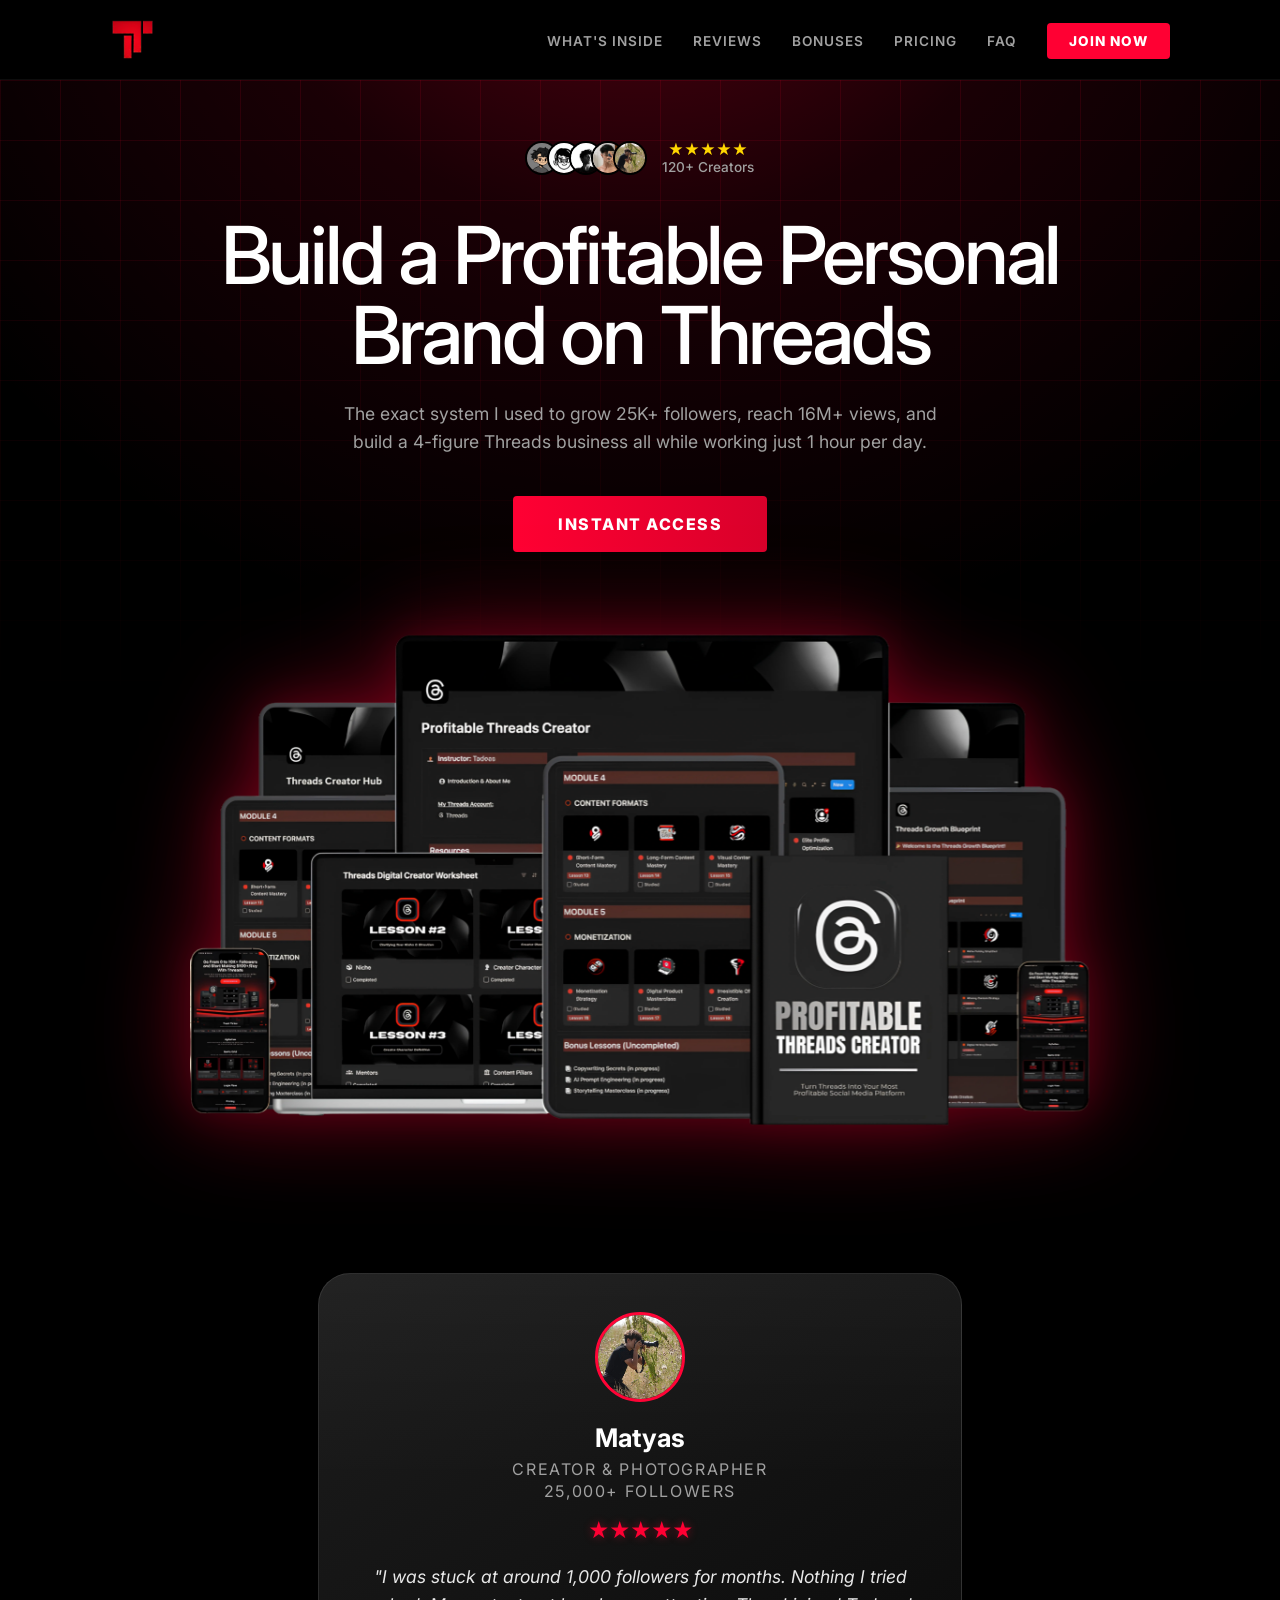
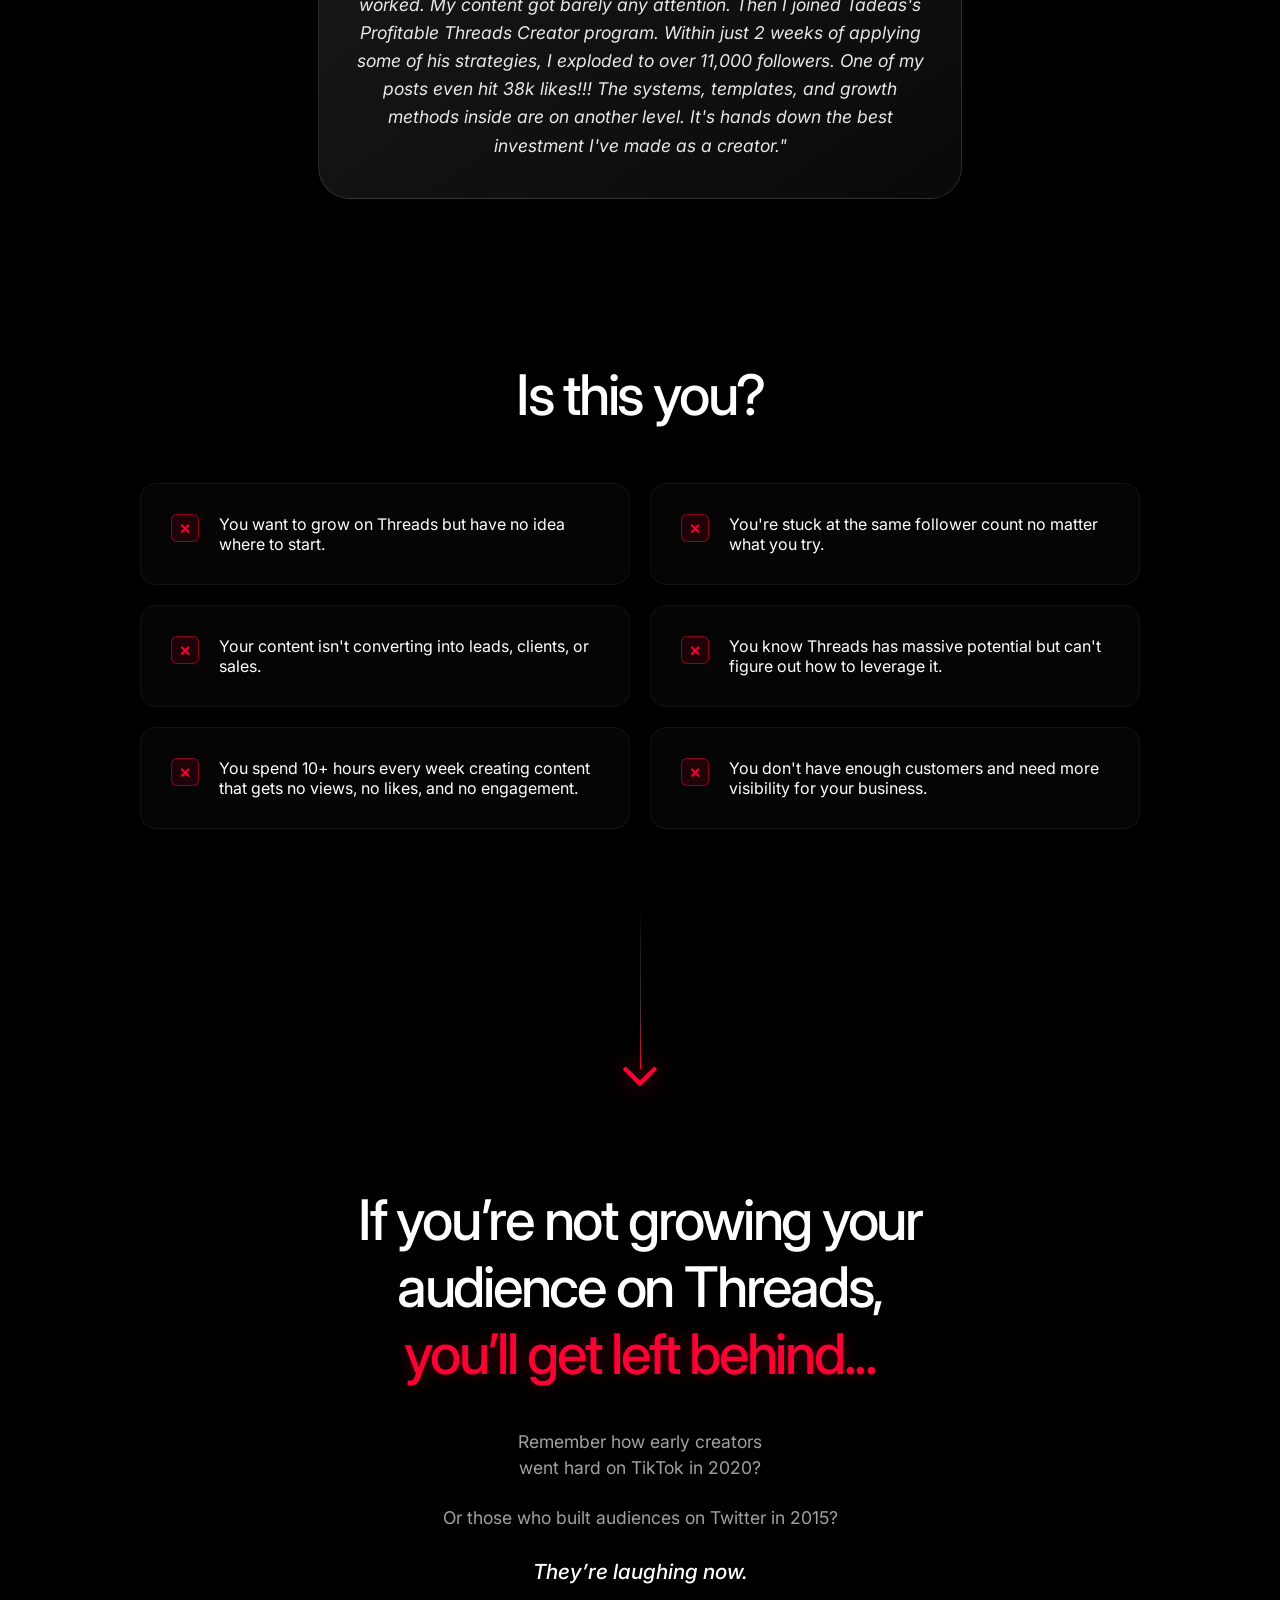
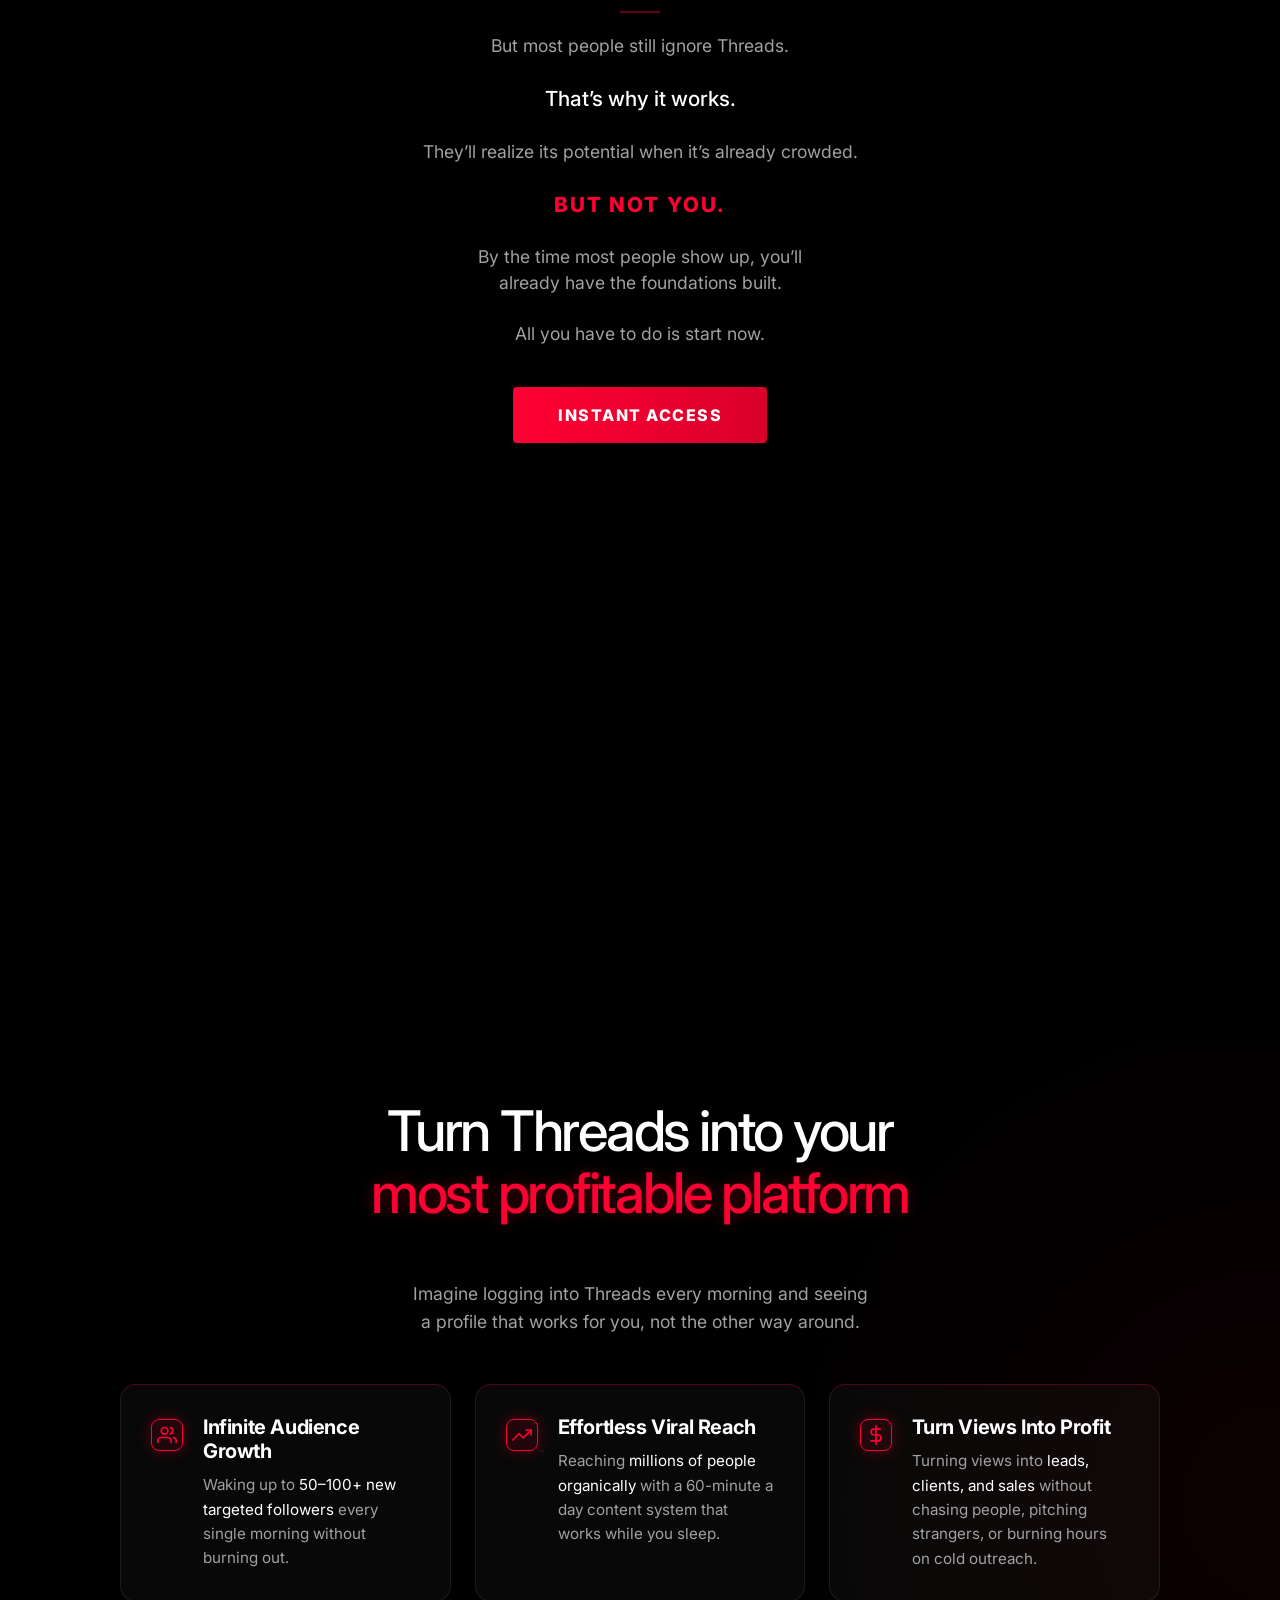
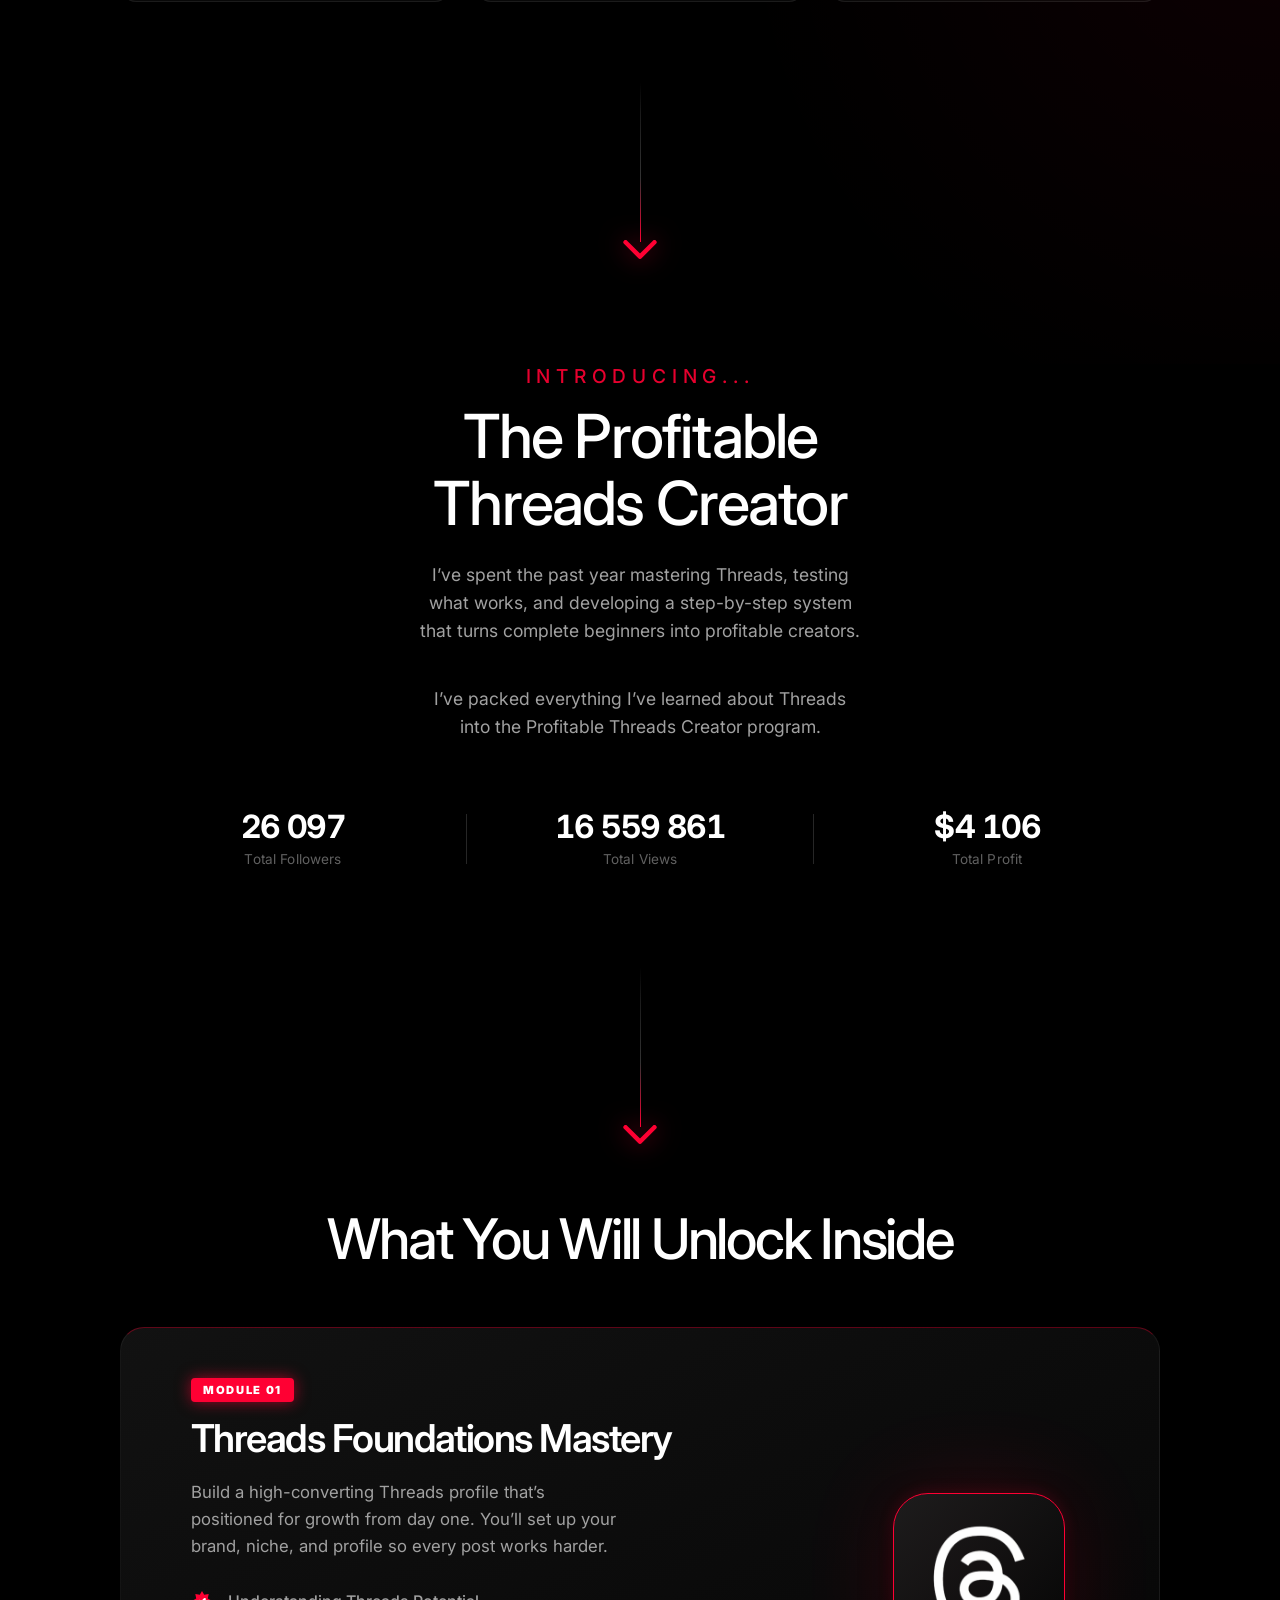
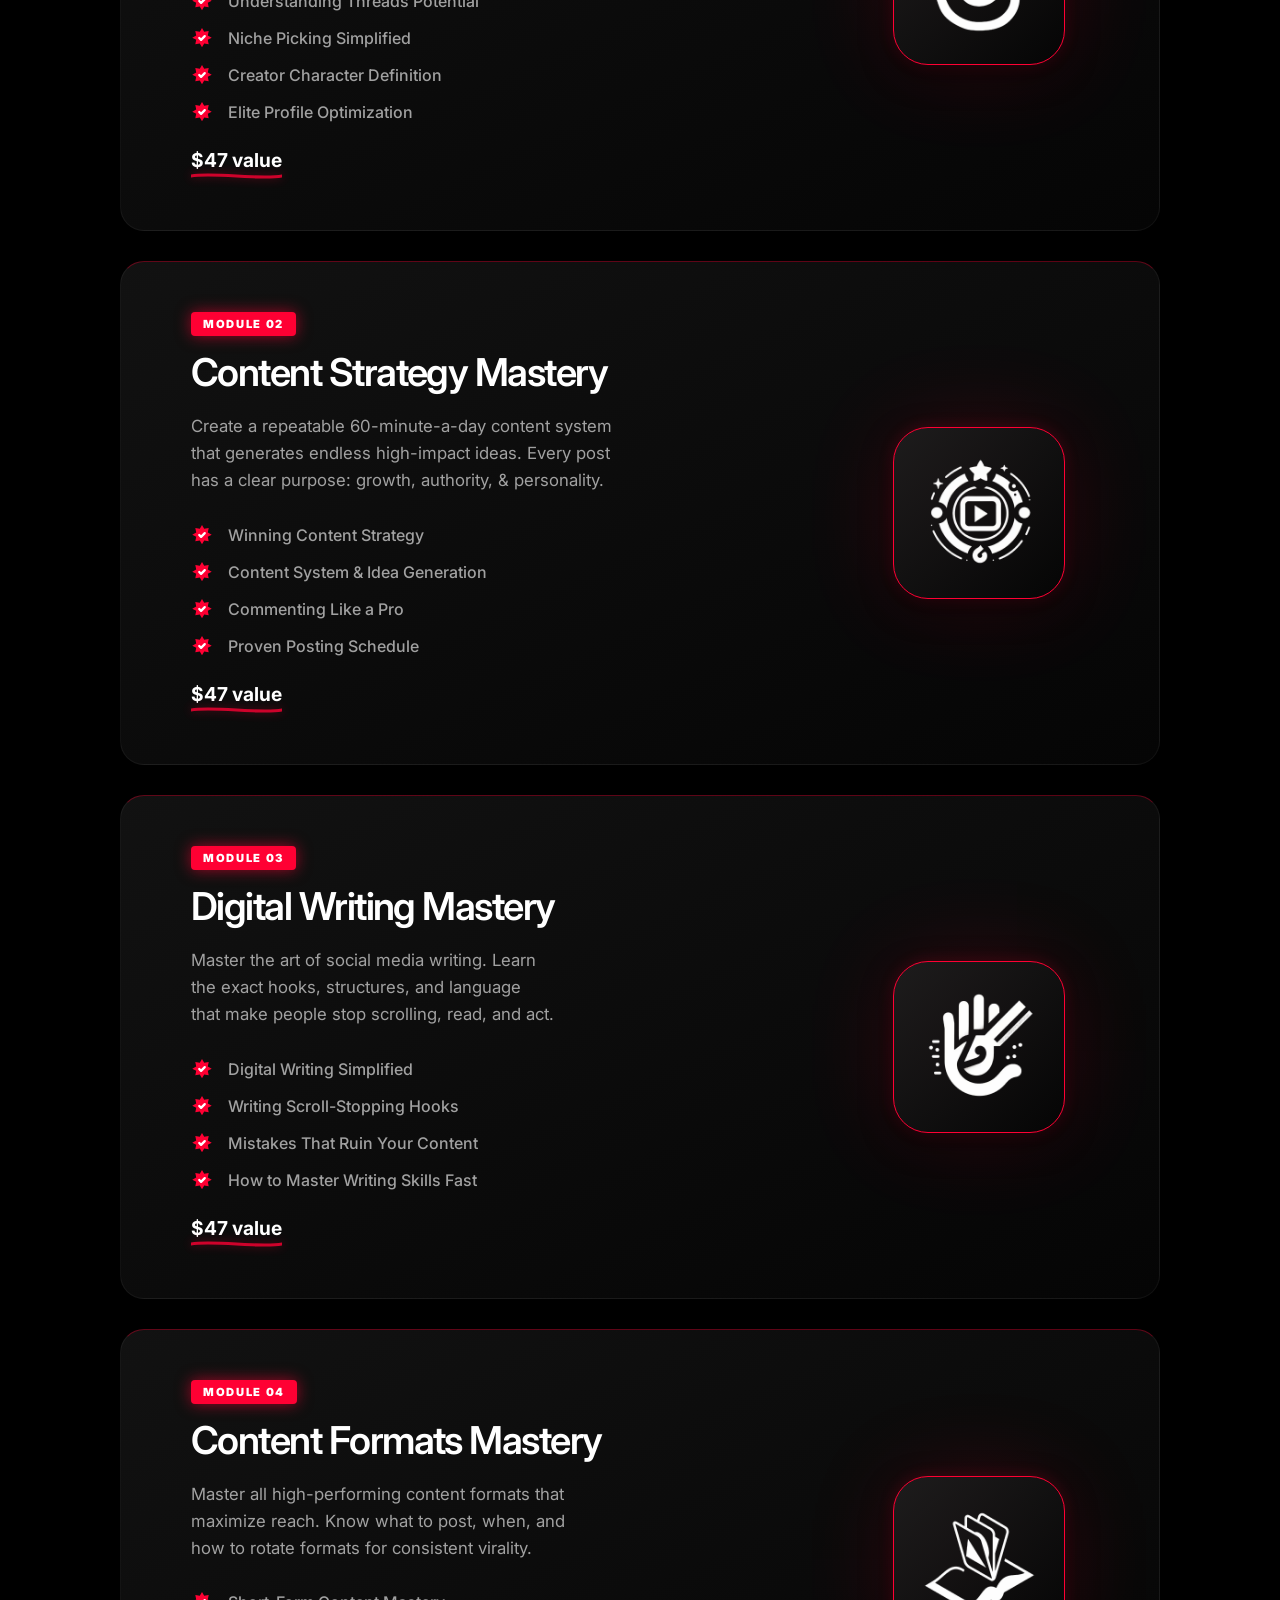
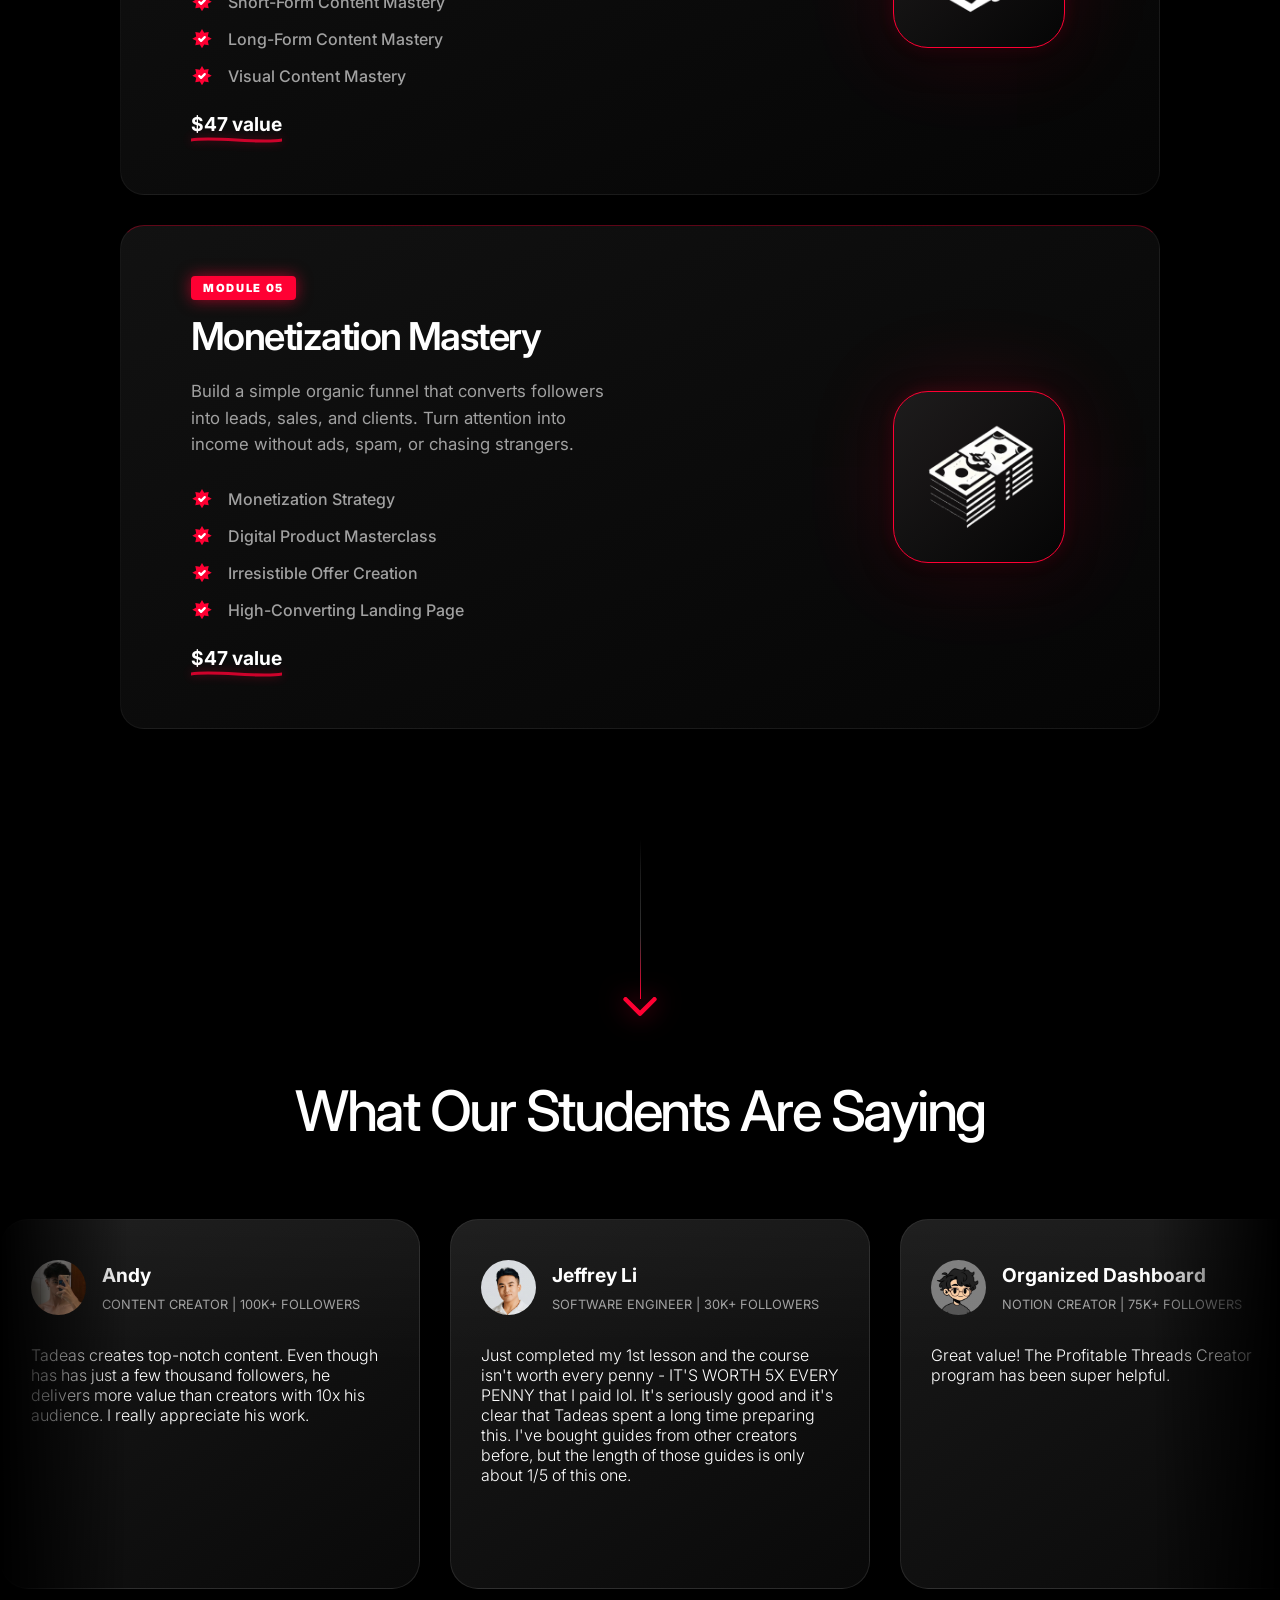
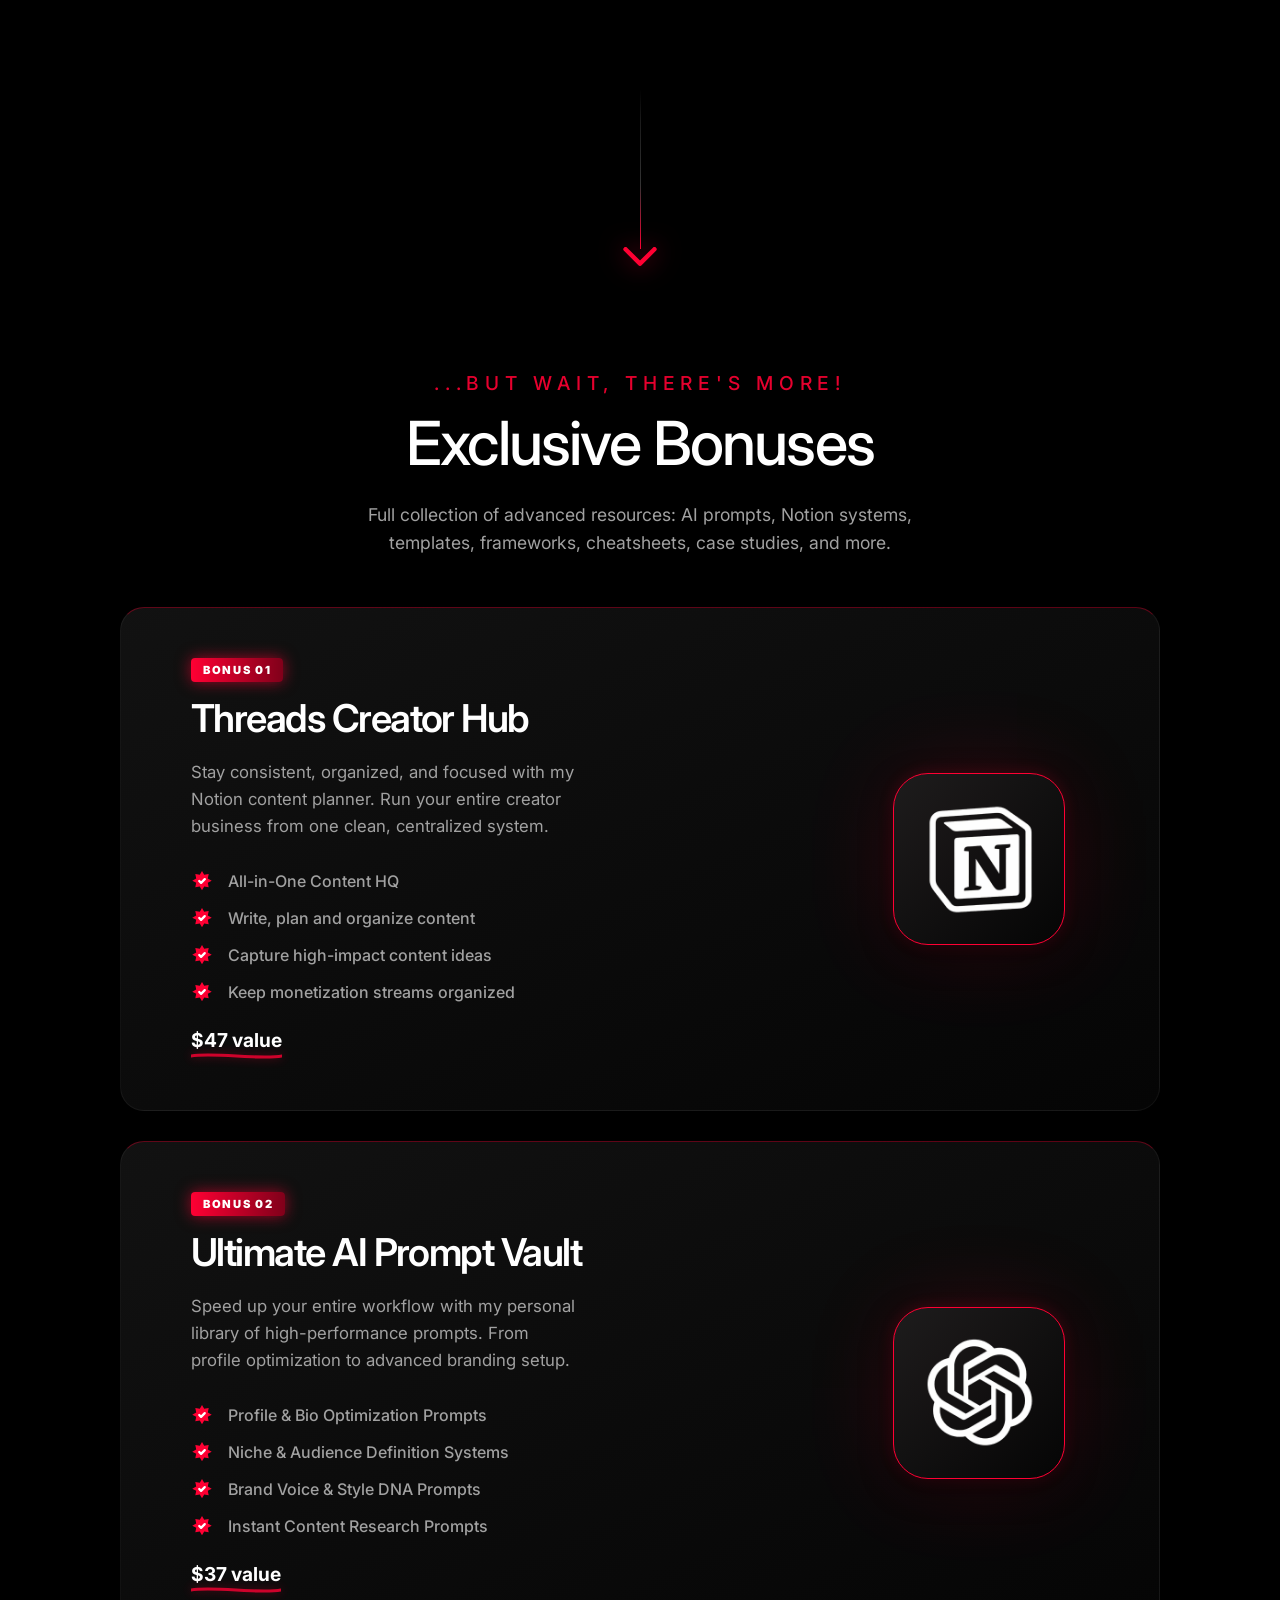
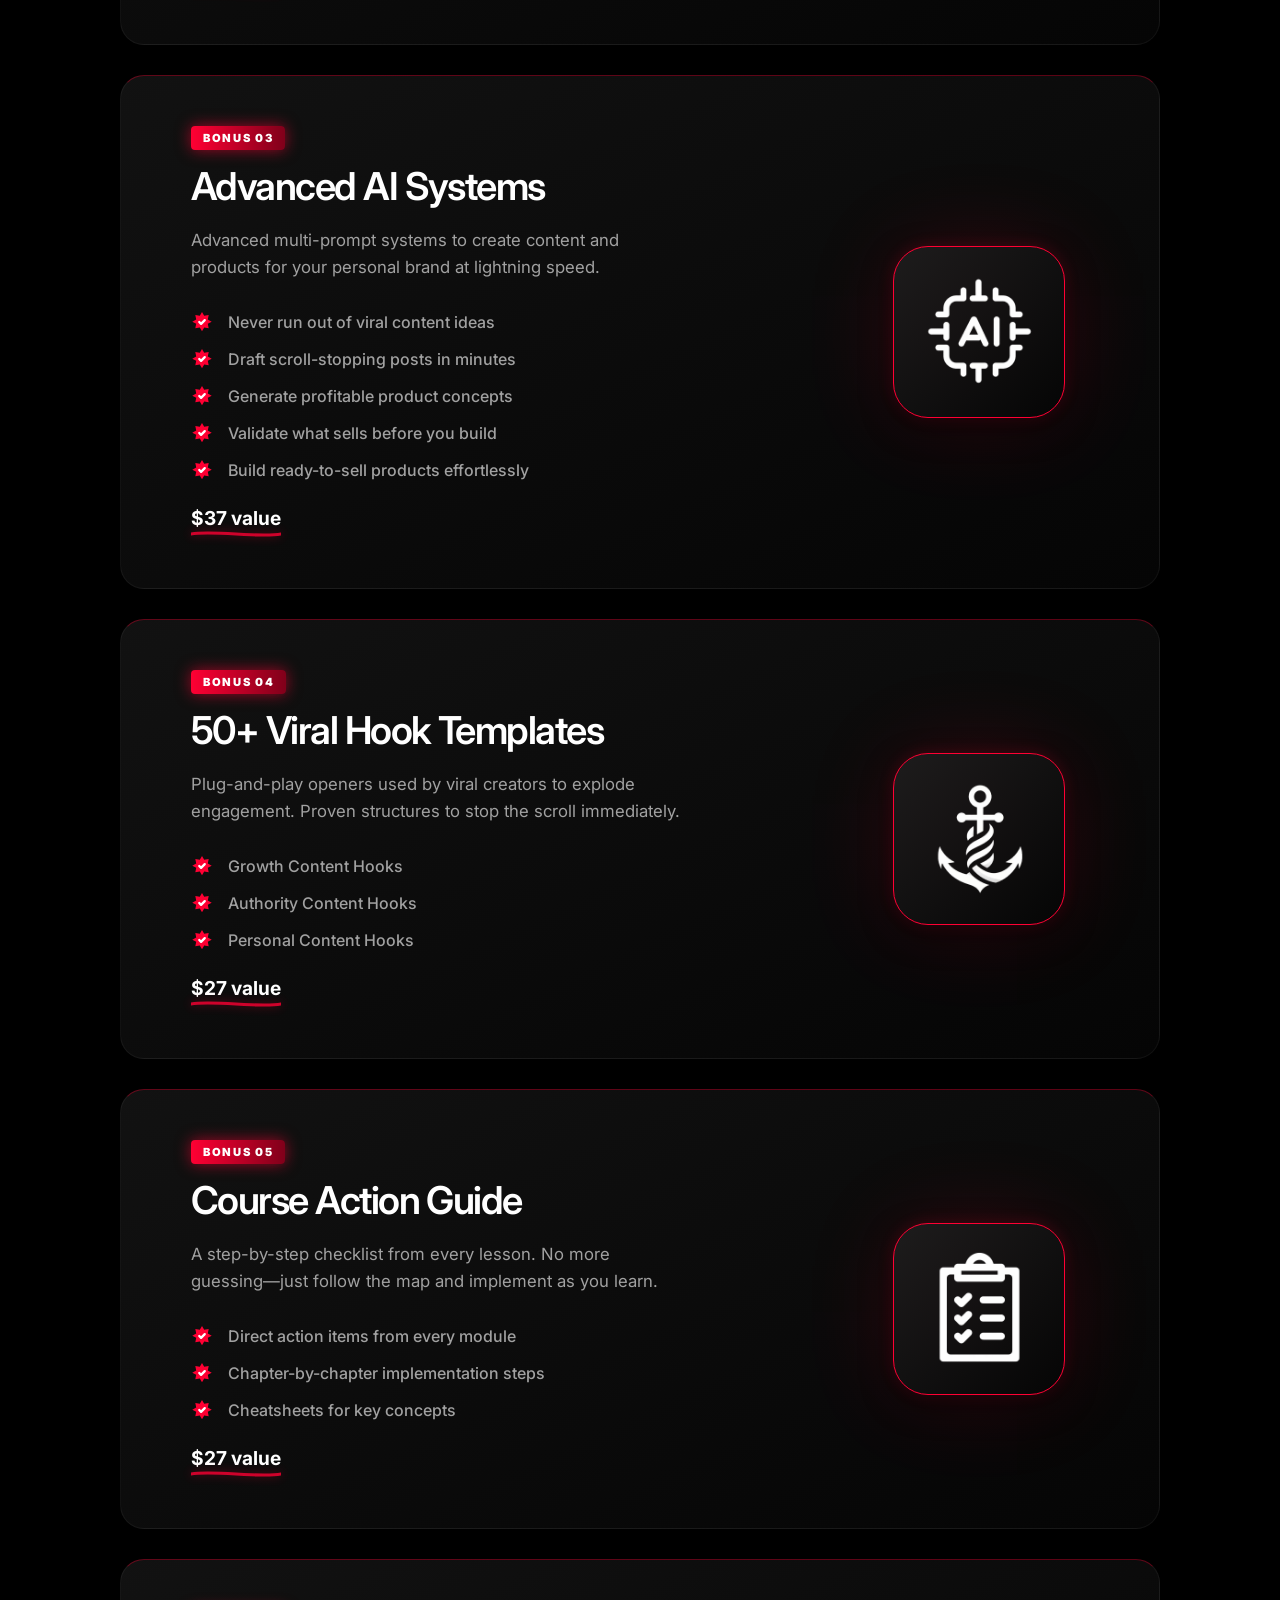
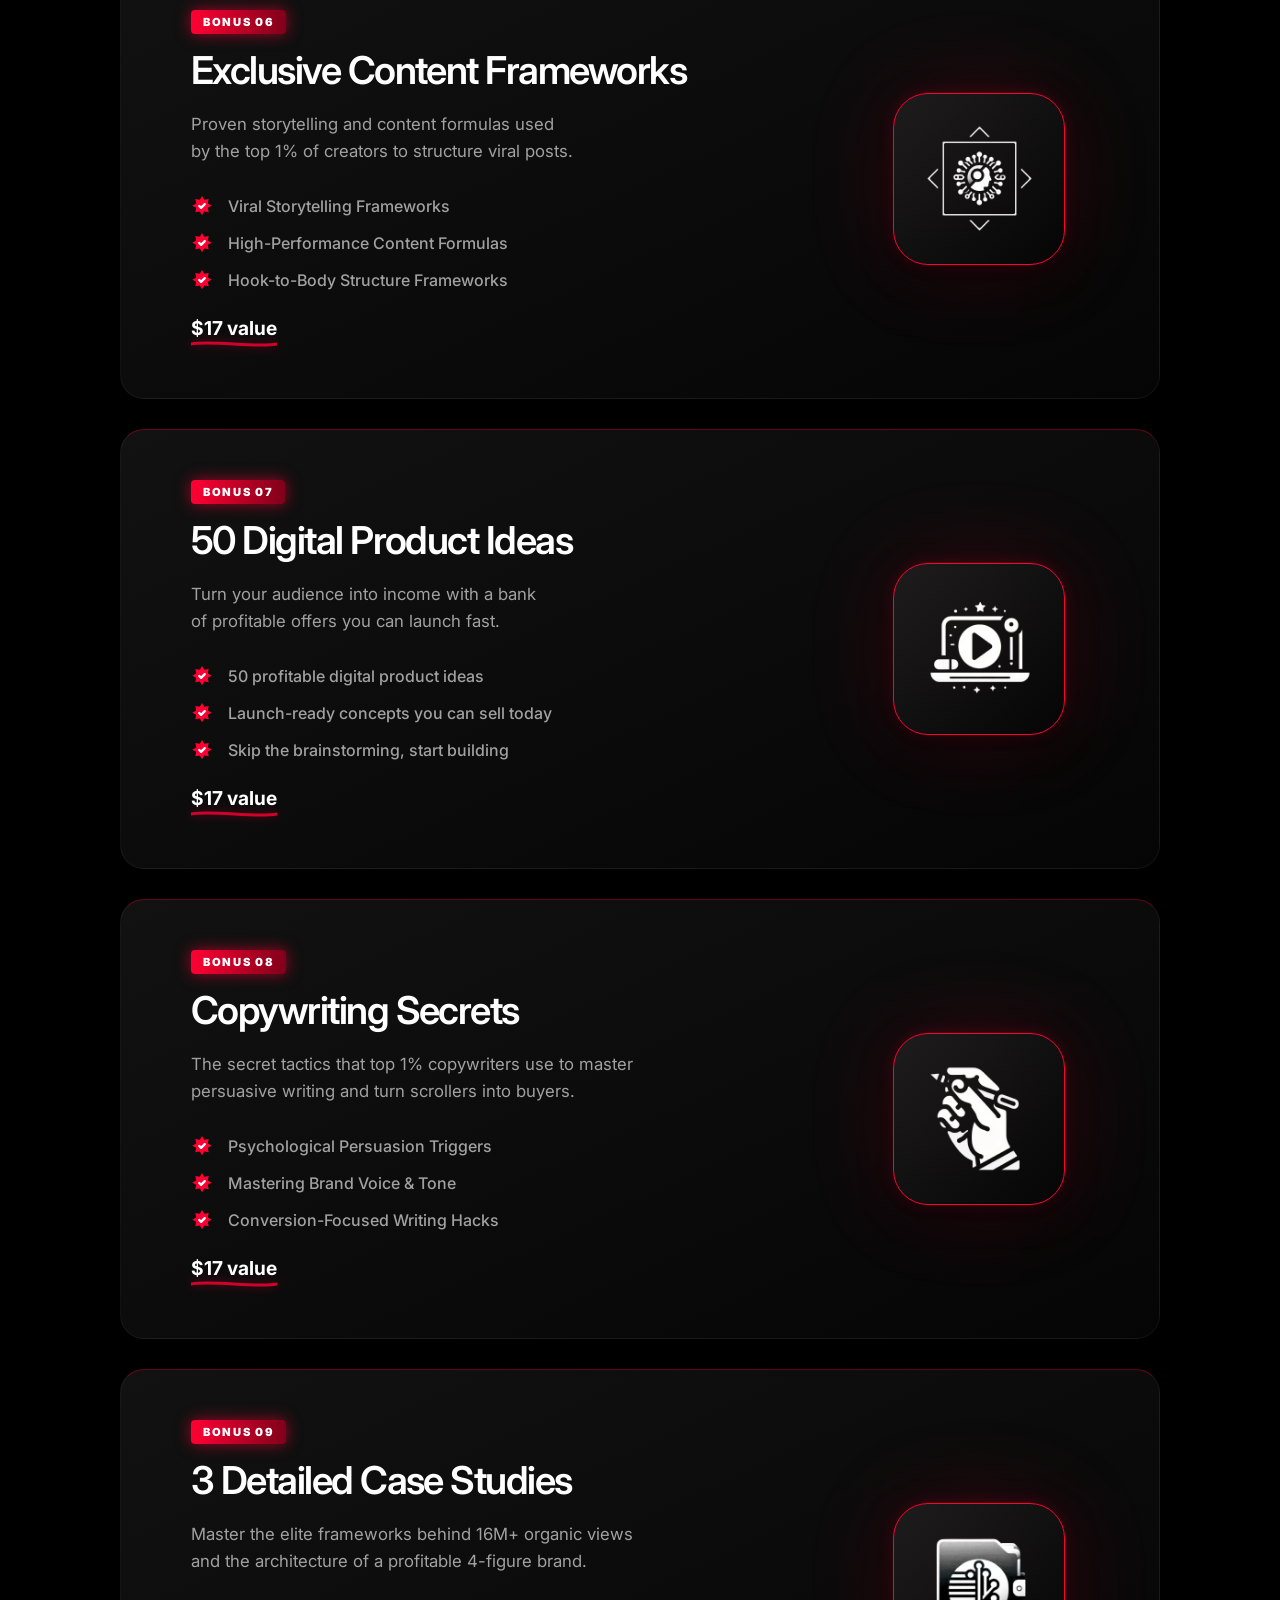
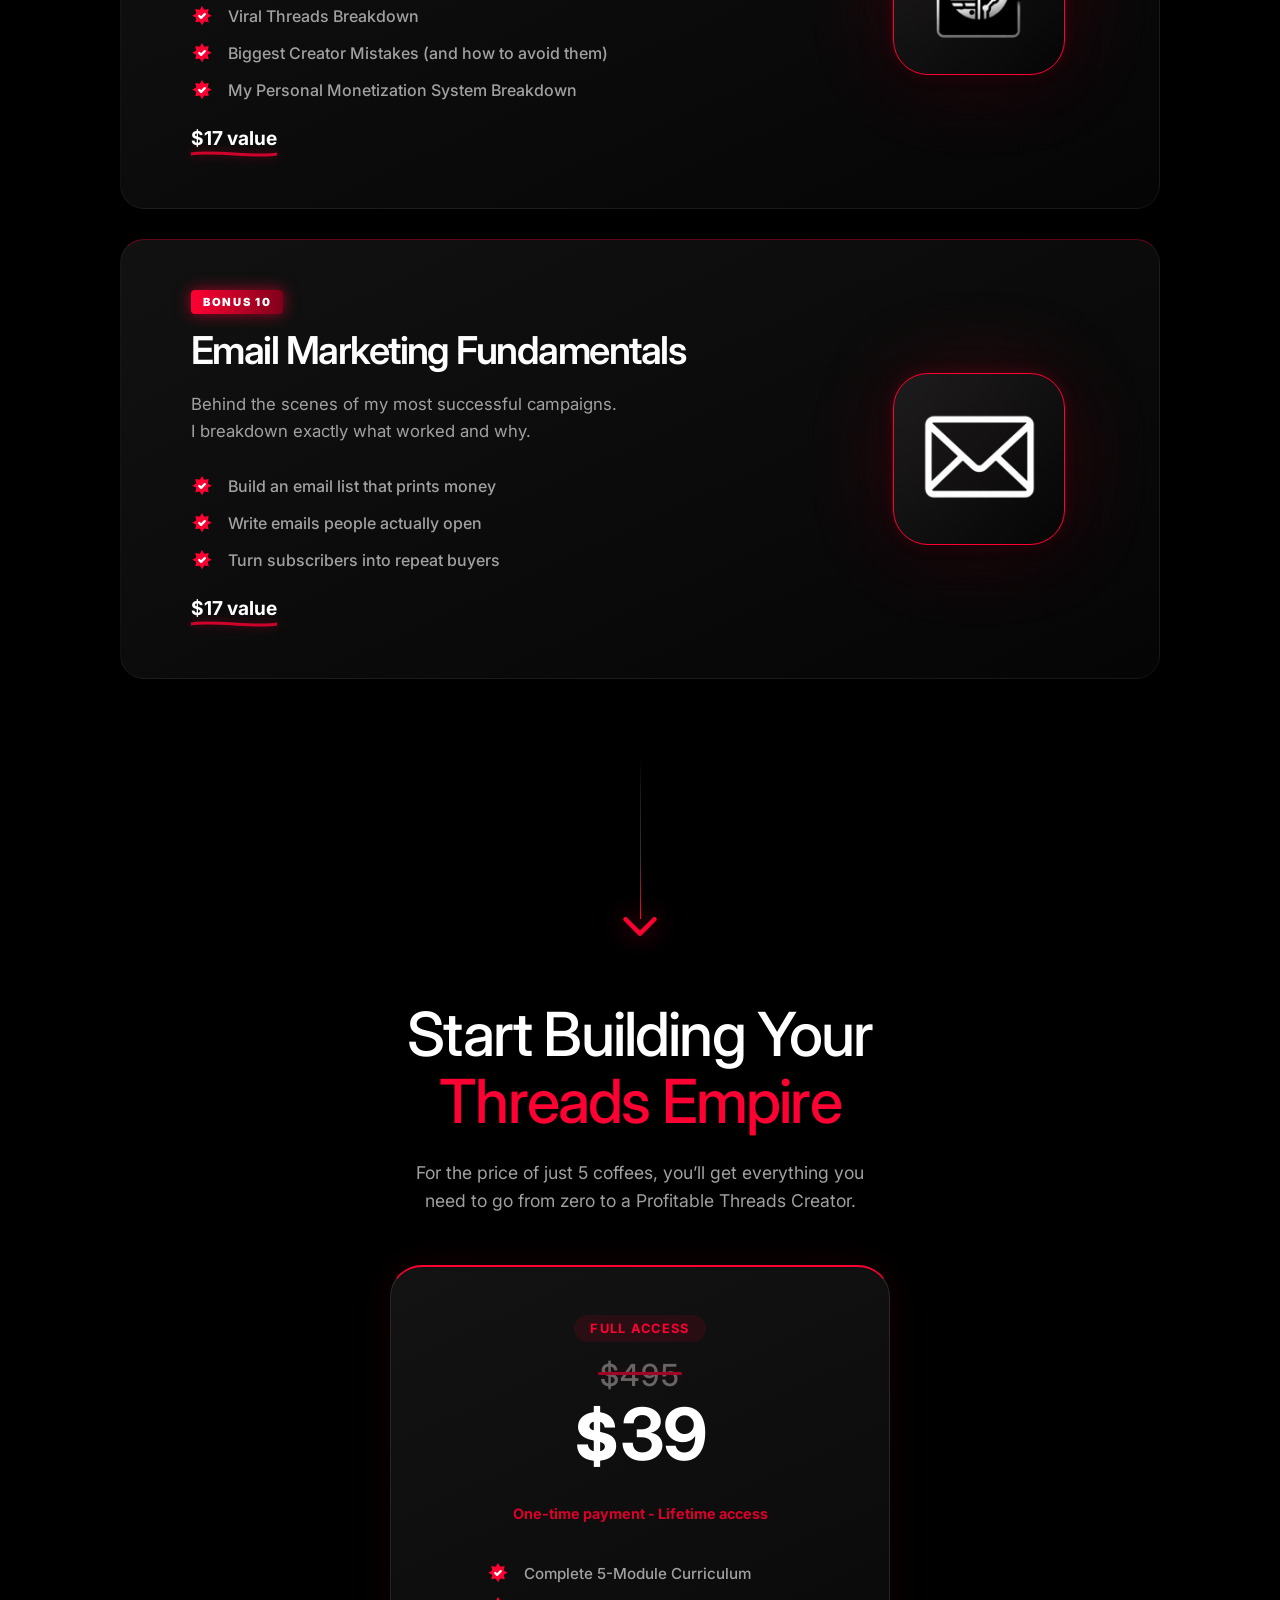
==== commit 1b785975: "Jefferey follower count update" ====
--- a/src/index.html
+++ b/src/index.html
@@ -687,7 +687,7 @@
                 <div class="student-info">
                   <p class="student-name">Jeffrey Li</p>
                   <p class="student-occupation">
-                    Software Engineer | 2k+ followers
+                    Software Engineer | 30k+ followers
                   </p>
                 </div>
               </div>
